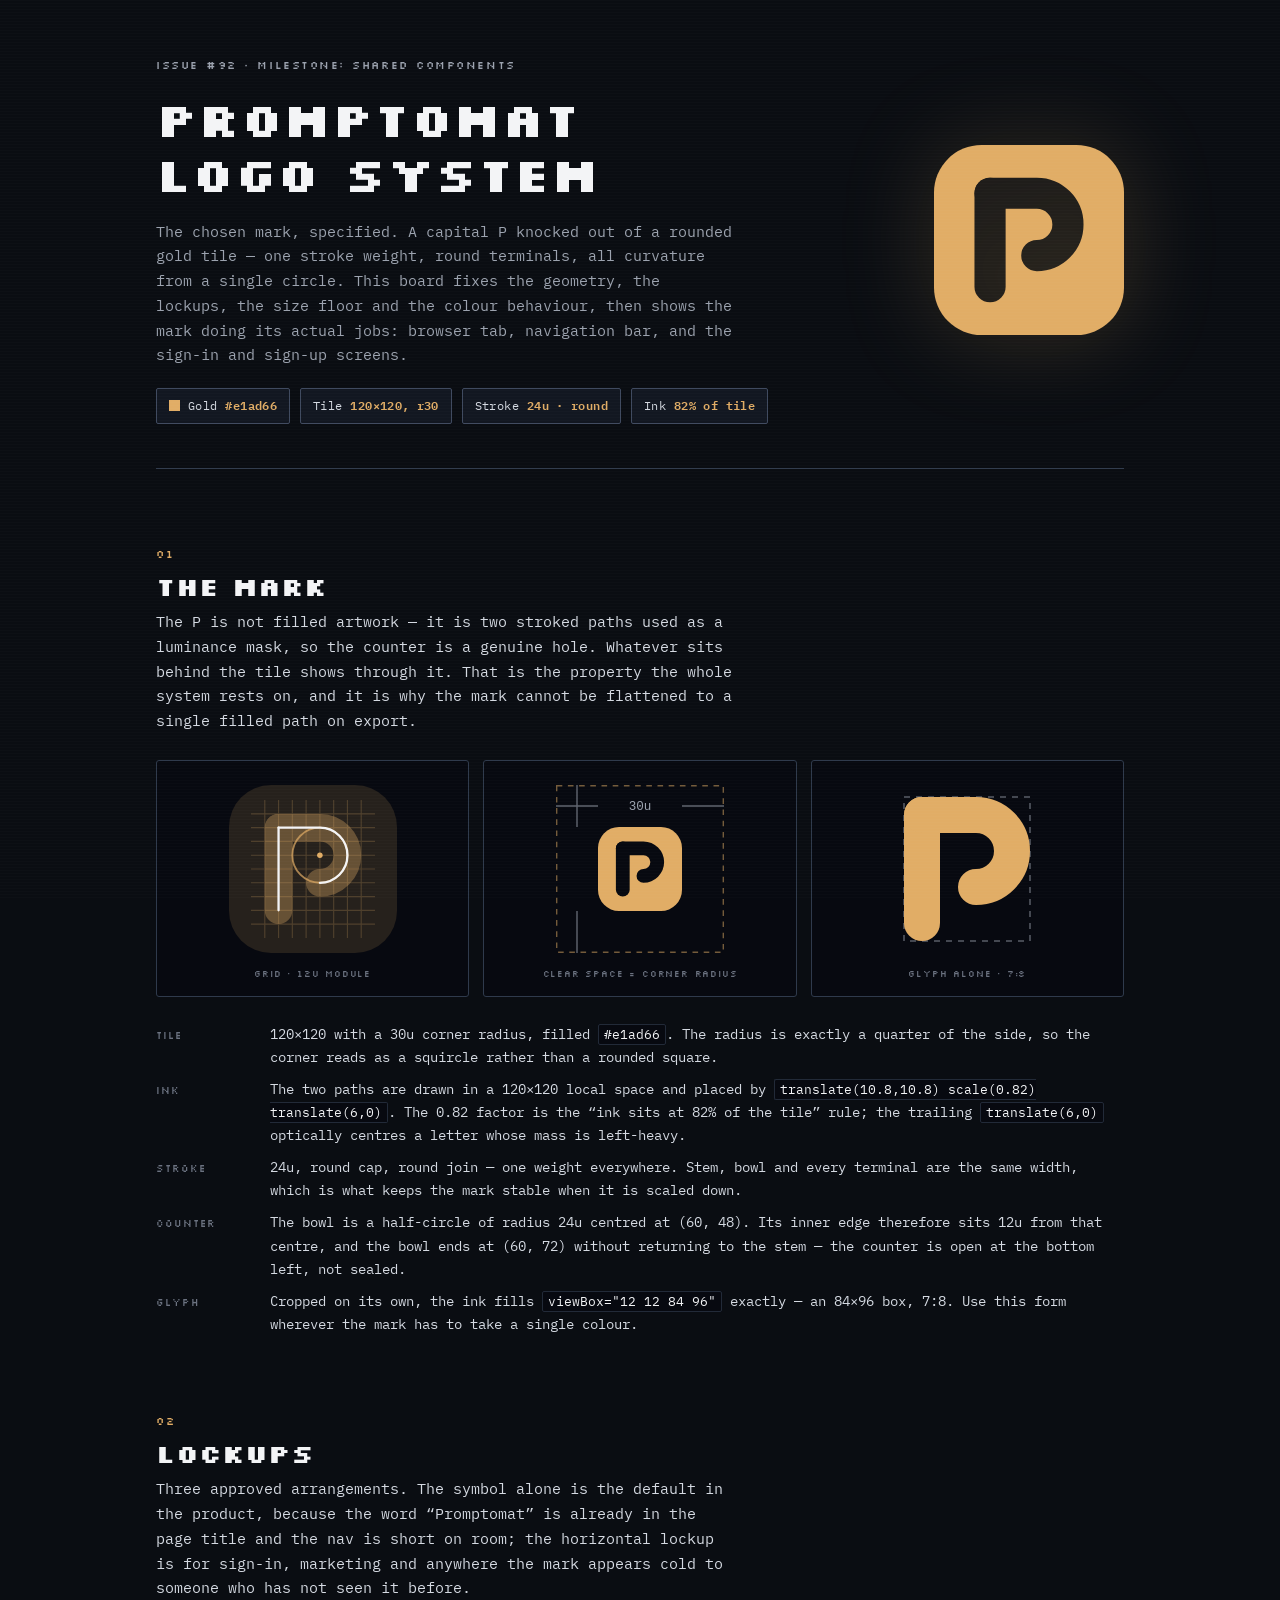
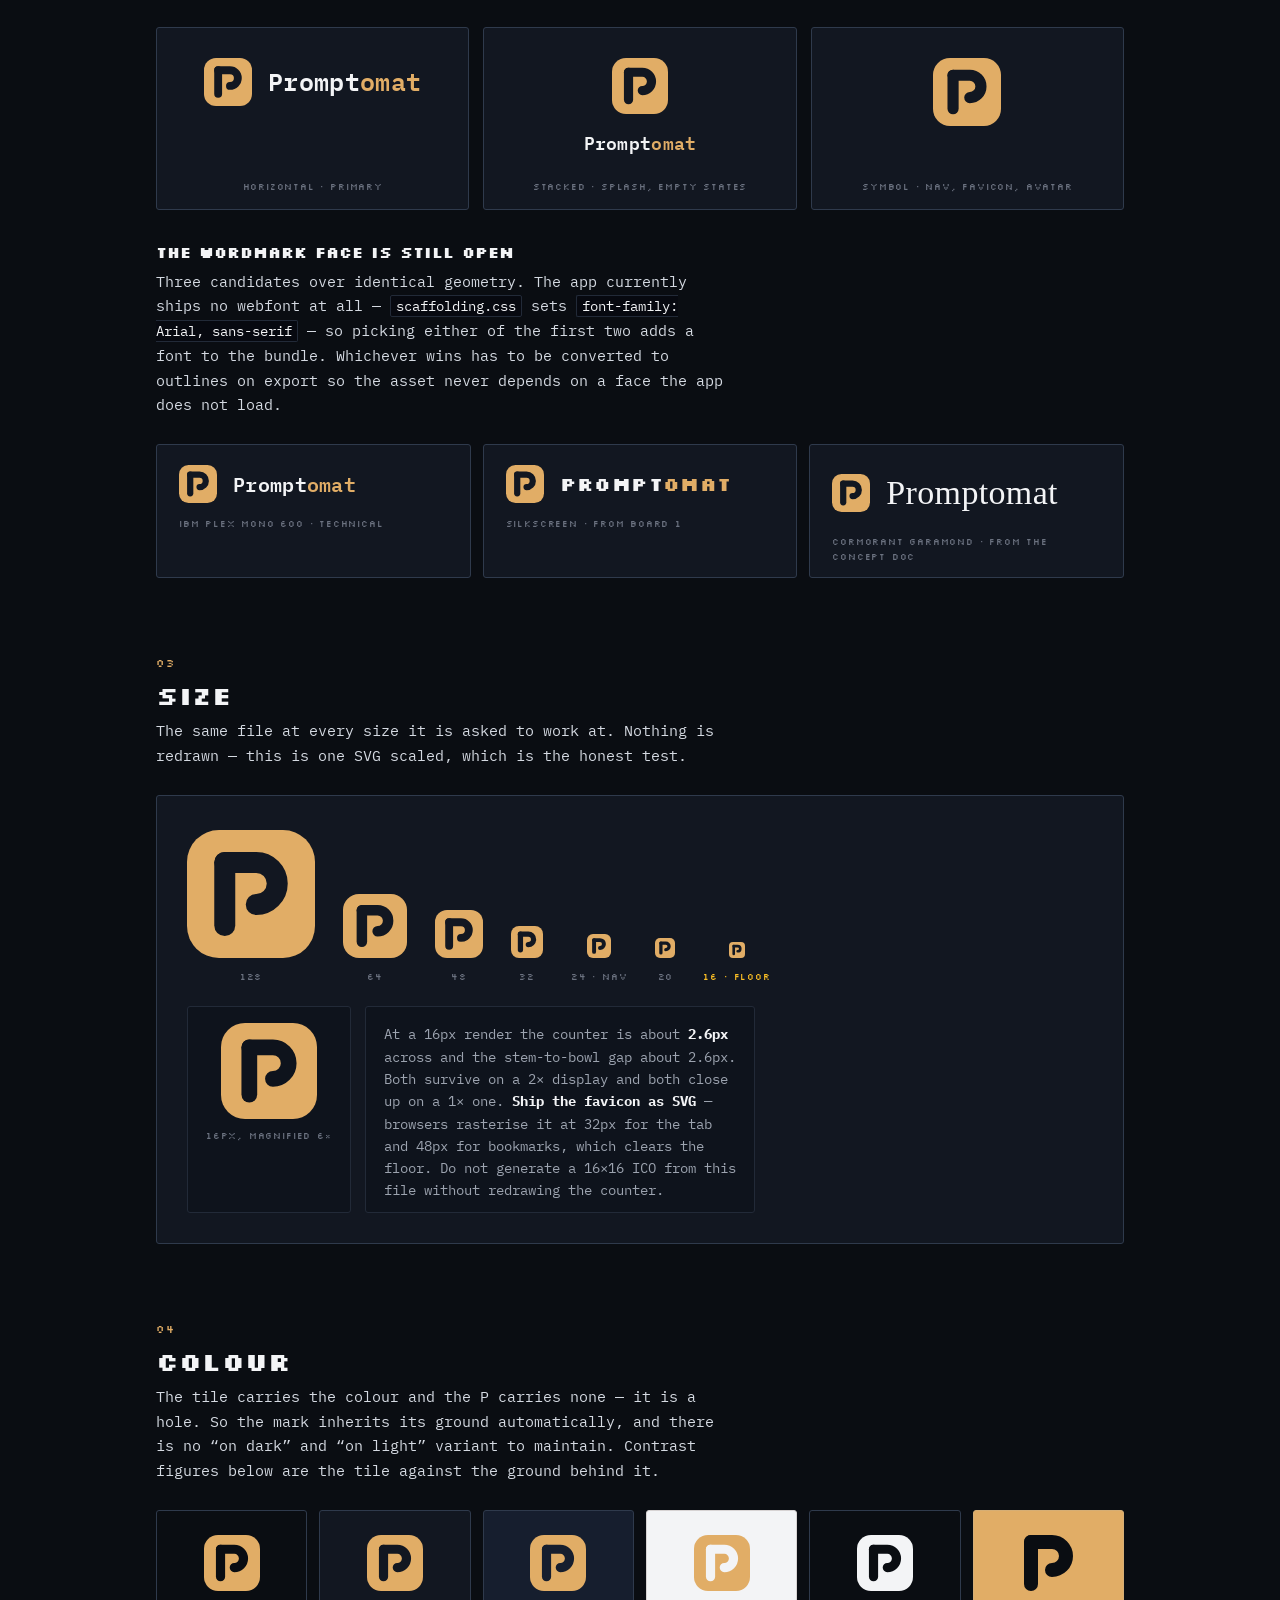
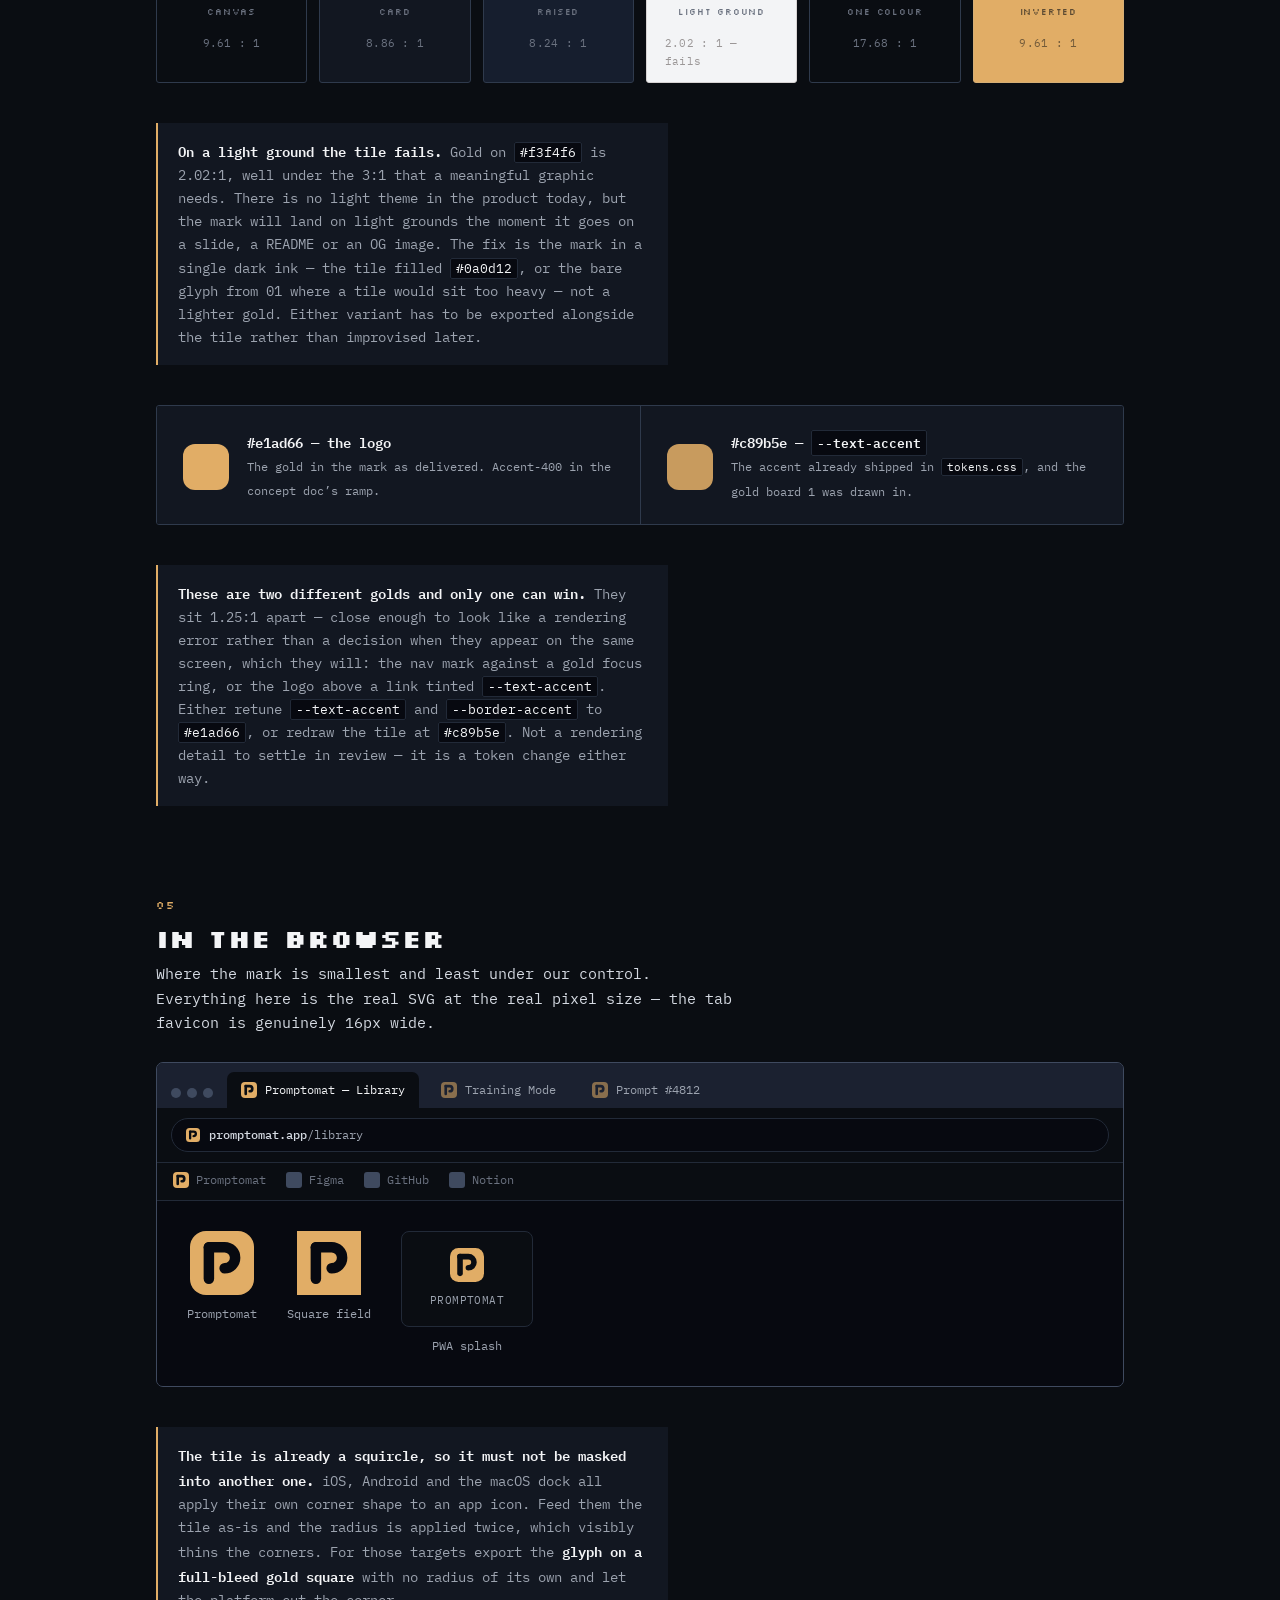
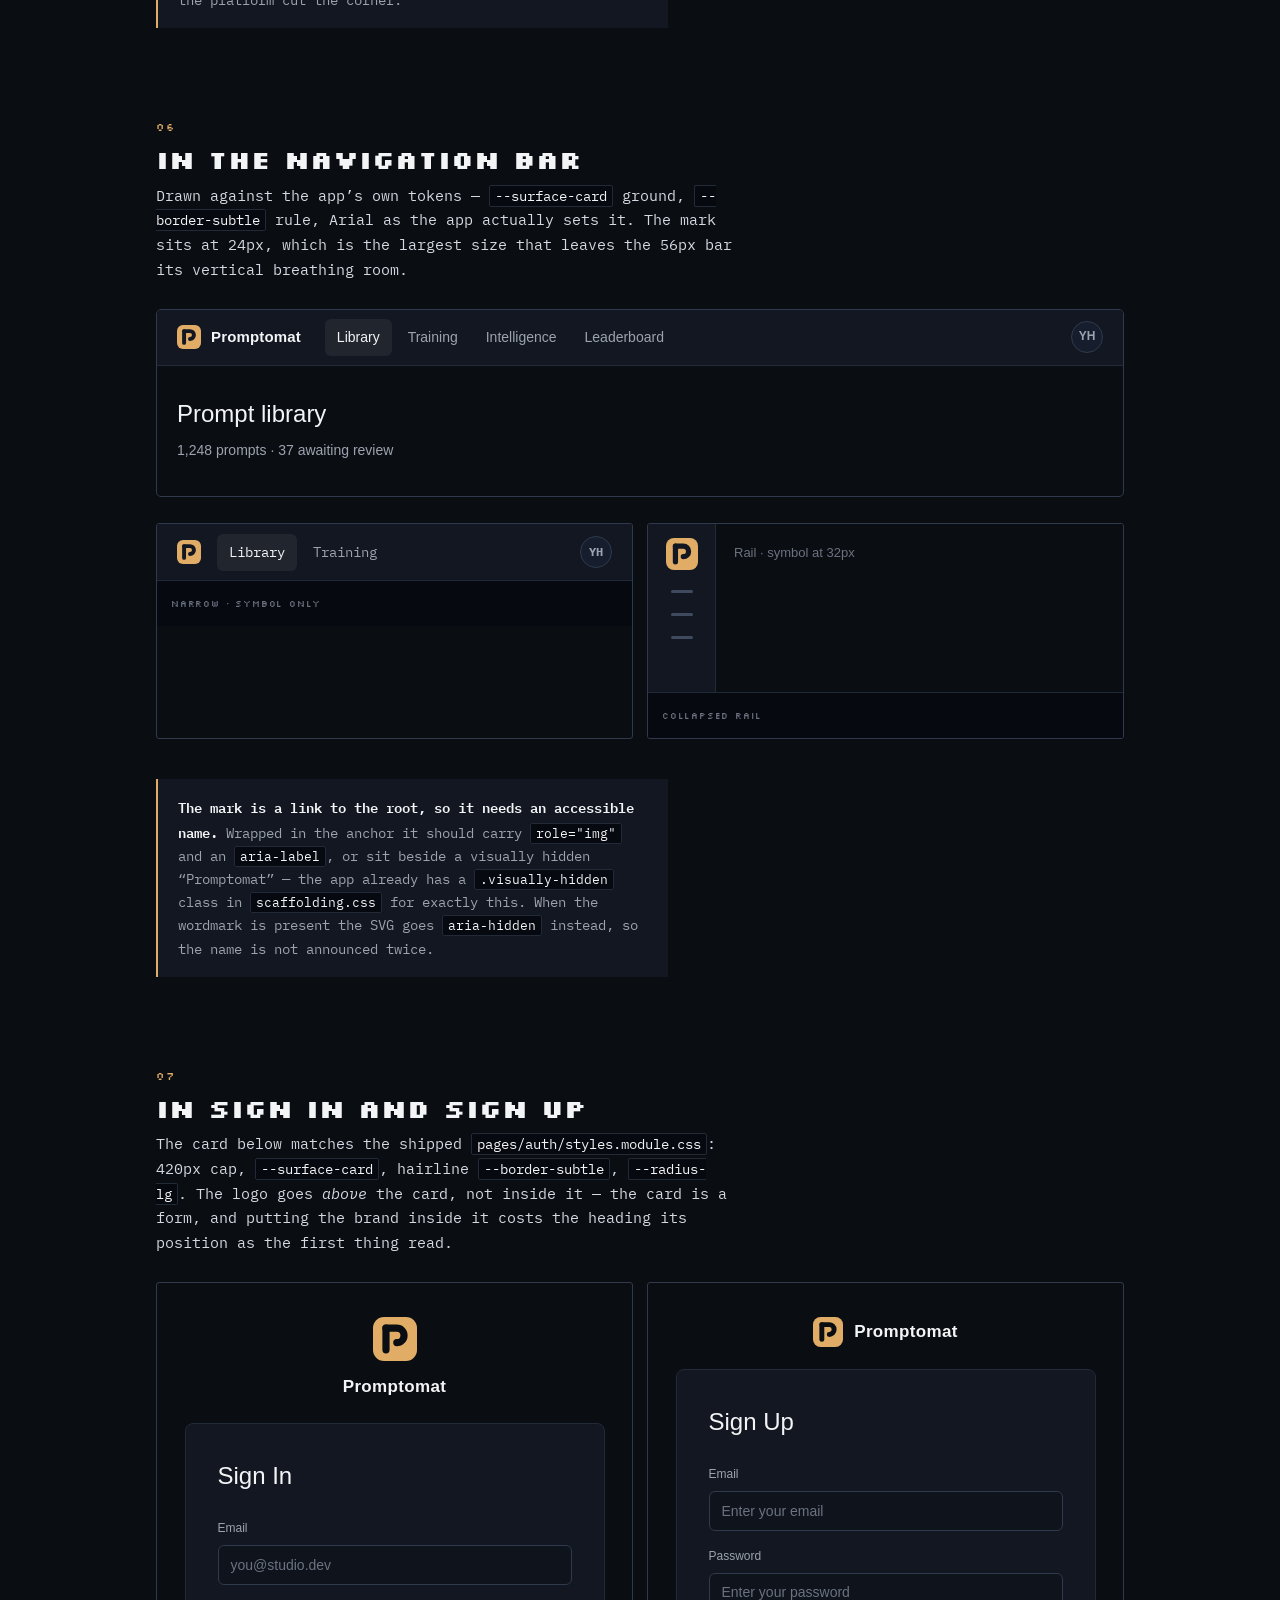
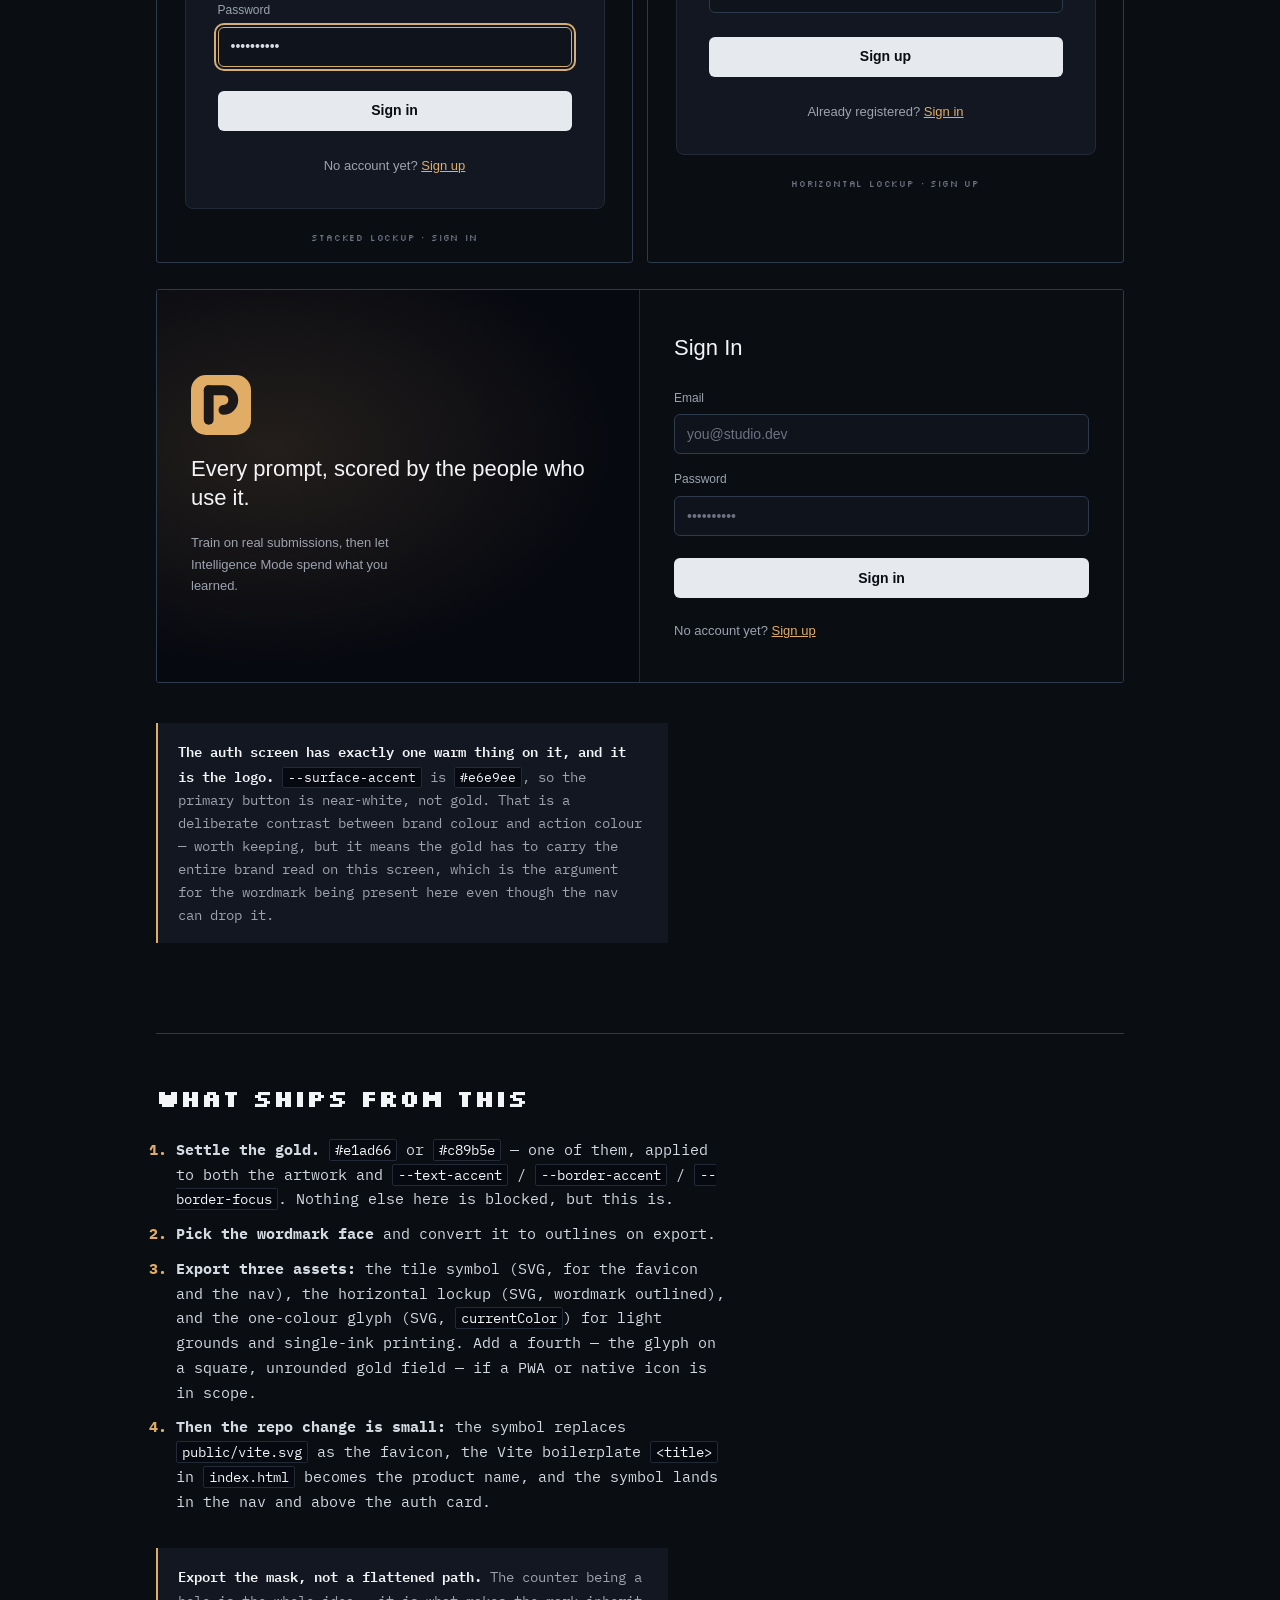
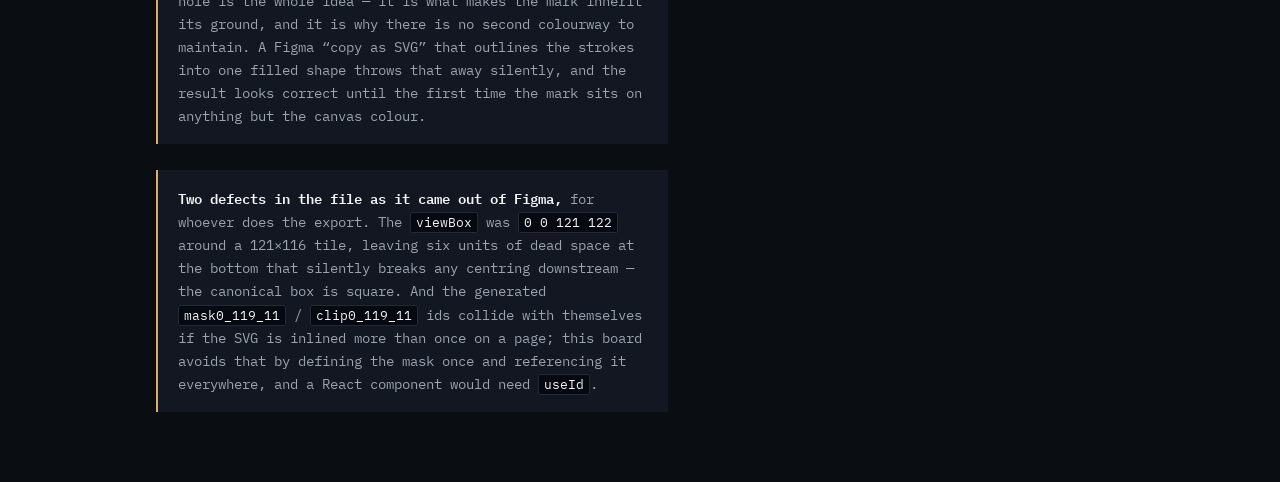
==== index.html @ 7182463f "Show the one-colour mark as a tile knockout The one-colour example was a bare stroked glyph, which r" ====
<!DOCTYPE html>
<html lang="en">
<head>
<meta charset="utf-8">
<meta name="viewport" content="width=device-width, initial-scale=1">
<title>Promptomat Logo System</title>
<link rel="preconnect" href="https://fonts.googleapis.com">
<link rel="preconnect" href="https://fonts.gstatic.com" crossorigin>
<link rel="stylesheet" href="https://fonts.googleapis.com/css2?family=IBM+Plex+Mono:wght@400;500;600;700&family=Silkscreen:wght@400;700&display=swap">
<link rel="stylesheet" href="./css/main.css">
</head>

<body>
<!-- One mask, defined once, referenced by every instance on the page. -->
<svg width="0" height="0" aria-hidden="true" focusable="false" style="position: absolute">
	<defs>
		<mask id="p-knockout" maskUnits="userSpaceOnUse" x="0" y="0" width="120" height="120">
			<rect width="120" height="120" fill="#fff"></rect>
			<g transform="translate(10.8,10.8) scale(0.82) translate(6,0)" fill="none" stroke="#000" stroke-width="24" stroke-linecap="round" stroke-linejoin="round">
				<path d="M24 24 V96"></path>
				<path d="M24 24 H60 A24 24 0 0 1 60 72"></path>
			</g>
		</mask>
	</defs>
</svg>

<div class="shell">

	<header class="masthead">
		<div class="masthead-copy">
			<p class="eyebrow">Issue #92 &middot; Milestone: Shared components</p>
			<h1>Promptomat Logo System</h1>
			<p>The chosen mark, specified. A capital P knocked out of a rounded gold tile &mdash; one stroke weight, round terminals, all curvature from a single circle. This board fixes the geometry, the lockups, the size floor and the colour behaviour, then shows the mark doing its actual jobs: browser tab, navigation bar, and the sign-in and sign-up screens.</p>
			<div class="locked">
				<span class="chip"><span class="swatch"></span> Gold <b>#e1ad66</b></span>
				<span class="chip">Tile <b>120&times;120, r30</b></span>
				<span class="chip">Stroke <b>24u &middot; round</b></span>
				<span class="chip">Ink <b>82% of tile</b></span>
			</div>
		</div>
		<svg class="mark hero-mark" viewBox="0 0 120 120" role="img" aria-label="Promptomat: a capital P knocked out of a rounded gold tile">
			<rect width="120" height="120" rx="30" fill="var(--tile)" mask="url(#p-knockout)"></rect>
		</svg>
	</header>

	<!-- ═══════════════════ 01 CONSTRUCTION ═══════════════════ -->
	<section class="section">
		<div class="section-head">
			<p class="eyebrow">01</p>
			<h2>The mark</h2>
			<p>The P is not filled artwork &mdash; it is two stroked paths used as a luminance mask, so the counter is a genuine hole. Whatever sits behind the tile shows through it. That is the property the whole system rests on, and it is why the mark cannot be flattened to a single filled path on export.</p>
		</div>

		<div class="construction">
			<div class="plate">
				<svg viewBox="0 0 120 120" role="img" aria-label="Construction: the tile, the 12-unit module grid, the bowl circle and the two stroke centrelines">
					<rect width="120" height="120" rx="30" fill="var(--tile)" opacity="0.14"></rect>
					<g transform="translate(10.8,10.8) scale(0.82) translate(6,0)">
						<g stroke="#e1ad66" stroke-width="1" opacity="0.22">
							<path d="M12 0 V120 M24 0 V120 M36 0 V120 M48 0 V120 M60 0 V120 M72 0 V120 M84 0 V120 M96 0 V120"></path>
							<path d="M0 12 H108 M0 24 H108 M0 36 H108 M0 48 H108 M0 60 H108 M0 72 H108 M0 84 H108 M0 96 H108 M0 108 H108"></path>
						</g>
						<circle cx="60" cy="48" r="24" fill="none" stroke="#e1ad66" stroke-width="1.6" opacity="0.7"></circle>
						<circle cx="60" cy="48" r="2.4" fill="#e1ad66"></circle>
						<g fill="none" stroke="#e1ad66" stroke-width="24" stroke-linecap="round" stroke-linejoin="round" opacity="0.34">
							<path d="M24 24 V96"></path>
							<path d="M24 24 H60 A24 24 0 0 1 60 72"></path>
						</g>
						<g fill="none" stroke="#f3f4f6" stroke-width="2" stroke-linecap="round" stroke-linejoin="round">
							<path d="M24 24 V96"></path>
							<path d="M24 24 H60 A24 24 0 0 1 60 72"></path>
						</g>
					</g>
				</svg>
				<span class="label">Grid &middot; 12u module</span>
			</div>

			<div class="plate">
				<svg viewBox="0 0 120 120" role="img" aria-label="Clear space: a 30 unit margin around the tile on all four sides">
					<rect x="0.5" y="0.5" width="119" height="119" fill="none" stroke="#e1ad66" stroke-width="1" stroke-dasharray="4 4" opacity="0.5"></rect>
					<g transform="translate(30,30) scale(0.5)">
						<rect width="120" height="120" rx="30" fill="var(--tile)" mask="url(#p-knockout)"></rect>
					</g>
					<g stroke="#9ca3af" stroke-width="1" opacity="0.6">
						<path d="M0 15 H30 M90 15 H120 M15 0 V30 M15 90 V120"></path>
					</g>
					<text x="60" y="18" fill="#9ca3af" font-family="monospace" font-size="9" text-anchor="middle">30u</text>
				</svg>
				<span class="label">Clear space = corner radius</span>
			</div>

			<div class="plate">
				<svg viewBox="4 4 100 112" fill="none" role="img" aria-label="The bare P glyph without its tile, in a box its ink fills exactly" style="width: auto; max-width: none; height: 168px; color: var(--brand-gold)">
					<rect x="12" y="12" width="84" height="96" fill="none" stroke="#9ca3af" stroke-width="1" stroke-dasharray="4 4" opacity="0.55"></rect>
					<path d="M24 24 V96" stroke="currentColor" stroke-width="24" stroke-linecap="round"></path>
					<path d="M24 24 H60 A24 24 0 0 1 60 72" stroke="currentColor" stroke-width="24" stroke-linecap="round" stroke-linejoin="round"></path>
				</svg>
				<span class="label">Glyph alone &middot; 7:8</span>
			</div>
		</div>

		<dl class="spec">
			<dt>Tile</dt>
			<dd>120&times;120 with a 30u corner radius, filled <code>#e1ad66</code>. The radius is exactly a quarter of the side, so the corner reads as a squircle rather than a rounded square.</dd>
			<dt>Ink</dt>
			<dd>The two paths are drawn in a 120&times;120 local space and placed by <code>translate(10.8,10.8) scale(0.82) translate(6,0)</code>. The 0.82 factor is the &ldquo;ink sits at 82% of the tile&rdquo; rule; the trailing <code>translate(6,0)</code> optically centres a letter whose mass is left-heavy.</dd>
			<dt>Stroke</dt>
			<dd>24u, round cap, round join &mdash; one weight everywhere. Stem, bowl and every terminal are the same width, which is what keeps the mark stable when it is scaled down.</dd>
			<dt>Counter</dt>
			<dd>The bowl is a half-circle of radius 24u centred at (60,&nbsp;48). Its inner edge therefore sits 12u from that centre, and the bowl ends at (60,&nbsp;72) without returning to the stem &mdash; the counter is open at the bottom left, not sealed.</dd>
			<dt>Glyph</dt>
			<dd>Cropped on its own, the ink fills <code>viewBox="12 12 84 96"</code> exactly &mdash; an 84&times;96 box, 7:8. Use this form wherever the mark has to take a single colour.</dd>
		</dl>
	</section>

	<!-- ═══════════════════ 02 LOCKUPS ═══════════════════ -->
	<section class="section">
		<div class="section-head">
			<p class="eyebrow">02</p>
			<h2>Lockups</h2>
			<p>Three approved arrangements. The symbol alone is the default in the product, because the word &ldquo;Promptomat&rdquo; is already in the page title and the nav is short on room; the horizontal lockup is for sign-in, marketing and anywhere the mark appears cold to someone who has not seen it before.</p>
		</div>

		<div class="lockup-grid">
			<div class="lockup-cell">
				<div class="lockup-h">
					<svg class="mark" viewBox="0 0 120 120" aria-hidden="true"><rect width="120" height="120" rx="30" fill="var(--tile)" mask="url(#p-knockout)"></rect></svg>
					<span class="wordmark">Prompt<span>omat</span></span>
				</div>
				<span class="label">Horizontal &middot; primary</span>
			</div>

			<div class="lockup-cell">
				<div class="lockup-v">
					<svg class="mark" viewBox="0 0 120 120" aria-hidden="true"><rect width="120" height="120" rx="30" fill="var(--tile)" mask="url(#p-knockout)"></rect></svg>
					<span class="wordmark wordmark-sm">Prompt<span>omat</span></span>
				</div>
				<span class="label">Stacked &middot; splash, empty states</span>
			</div>

			<div class="lockup-cell">
				<svg class="mark" viewBox="0 0 120 120" aria-hidden="true" style="width: 68px"><rect width="120" height="120" rx="30" fill="var(--tile)" mask="url(#p-knockout)"></rect></svg>
				<span class="label">Symbol &middot; nav, favicon, avatar</span>
			</div>
		</div>

		<div class="section-head" style="margin-top: 8px">
			<h2 style="font-size: 15px">The wordmark face is still open</h2>
			<p>Three candidates over identical geometry. The app currently ships no webfont at all &mdash; <code>scaffolding.css</code> sets <code>font-family: Arial, sans-serif</code> &mdash; so picking either of the first two adds a font to the bundle. Whichever wins has to be converted to outlines on export so the asset never depends on a face the app does not load.</p>
		</div>

		<div class="alt-faces">
			<div class="alt-face">
				<div class="lockup-h">
					<svg class="mark" viewBox="0 0 120 120" aria-hidden="true"><rect width="120" height="120" rx="30" fill="var(--tile)" mask="url(#p-knockout)"></rect></svg>
					<span class="wordmark" style="font-size: 20px">Prompt<span>omat</span></span>
				</div>
				<span class="label">IBM Plex Mono 600 &middot; technical</span>
			</div>
			<div class="alt-face">
				<div class="lockup-h">
					<svg class="mark" viewBox="0 0 120 120" aria-hidden="true"><rect width="120" height="120" rx="30" fill="var(--tile)" mask="url(#p-knockout)"></rect></svg>
					<span class="wordmark face-silkscreen">PROMPT<span>OMAT</span></span>
				</div>
				<span class="label">Silkscreen &middot; from board 1</span>
			</div>
			<div class="alt-face">
				<div class="lockup-h">
					<svg class="mark" viewBox="0 0 120 120" aria-hidden="true"><rect width="120" height="120" rx="30" fill="var(--tile)" mask="url(#p-knockout)"></rect></svg>
					<span class="wordmark face-serif">Promptomat</span>
				</div>
				<span class="label">Cormorant Garamond &middot; from the concept doc</span>
			</div>
		</div>
	</section>

	<!-- ═══════════════════ 03 SIZE ═══════════════════ -->
	<section class="section">
		<div class="section-head">
			<p class="eyebrow">03</p>
			<h2>Size</h2>
			<p>The same file at every size it is asked to work at. Nothing is redrawn &mdash; this is one SVG scaled, which is the honest test.</p>
		</div>

		<div class="panel">
			<div class="size-strip">
				<div class="size-cell">
					<svg class="mark s128" viewBox="0 0 120 120" aria-hidden="true"><rect width="120" height="120" rx="30" fill="var(--tile)" mask="url(#p-knockout)"></rect></svg>
					<span class="label">128</span>
				</div>
				<div class="size-cell">
					<svg class="mark s64" viewBox="0 0 120 120" aria-hidden="true"><rect width="120" height="120" rx="30" fill="var(--tile)" mask="url(#p-knockout)"></rect></svg>
					<span class="label">64</span>
				</div>
				<div class="size-cell">
					<svg class="mark s48" viewBox="0 0 120 120" aria-hidden="true"><rect width="120" height="120" rx="30" fill="var(--tile)" mask="url(#p-knockout)"></rect></svg>
					<span class="label">48</span>
				</div>
				<div class="size-cell">
					<svg class="mark s32" viewBox="0 0 120 120" aria-hidden="true"><rect width="120" height="120" rx="30" fill="var(--tile)" mask="url(#p-knockout)"></rect></svg>
					<span class="label">32</span>
				</div>
				<div class="size-cell">
					<svg class="mark s24" viewBox="0 0 120 120" aria-hidden="true"><rect width="120" height="120" rx="30" fill="var(--tile)" mask="url(#p-knockout)"></rect></svg>
					<span class="label">24 &middot; nav</span>
				</div>
				<div class="size-cell">
					<svg class="mark s20" viewBox="0 0 120 120" aria-hidden="true"><rect width="120" height="120" rx="30" fill="var(--tile)" mask="url(#p-knockout)"></rect></svg>
					<span class="label">20</span>
				</div>
				<div class="size-cell marginal">
					<svg class="mark s16" viewBox="0 0 120 120" aria-hidden="true"><rect width="120" height="120" rx="30" fill="var(--tile)" mask="url(#p-knockout)"></rect></svg>
					<span class="label">16 &middot; floor</span>
				</div>
			</div>

			<div class="zoom-row">
				<div class="zoom">
					<svg class="mark z16" viewBox="0 0 120 120" aria-hidden="true"><rect width="120" height="120" rx="30" fill="var(--tile)" mask="url(#p-knockout)"></rect></svg>
					<span class="label">16px, magnified 6&times;</span>
				</div>
				<div class="zoom" style="justify-content: center">
					<p style="margin: 0; max-width: 44ch; font-size: 13.5px; color: var(--ink-muted)">At a 16px render the counter is about <b style="color: var(--ink-strong)">2.6px</b> across and the stem-to-bowl gap about 2.6px. Both survive on a 2&times; display and both close up on a 1&times; one. <b style="color: var(--ink-strong)">Ship the favicon as SVG</b> &mdash; browsers rasterise it at 32px for the tab and 48px for bookmarks, which clears the floor. Do not generate a 16&times;16 ICO from this file without redrawing the counter.</p>
				</div>
			</div>
		</div>
	</section>

	<!-- ═══════════════════ 04 COLOUR ═══════════════════ -->
	<section class="section">
		<div class="section-head">
			<p class="eyebrow">04</p>
			<h2>Colour</h2>
			<p>The tile carries the colour and the P carries none &mdash; it is a hole. So the mark inherits its ground automatically, and there is no &ldquo;on dark&rdquo; and &ldquo;on light&rdquo; variant to maintain. Contrast figures below are the tile against the ground behind it.</p>
		</div>

		<div class="colour-grid">
			<div class="colour-cell on-canvas">
				<svg class="mark" viewBox="0 0 120 120" aria-hidden="true"><rect width="120" height="120" rx="30" fill="var(--tile)" mask="url(#p-knockout)"></rect></svg>
				<span class="label">Canvas</span>
				<span class="ratio">9.61 : 1</span>
			</div>
			<div class="colour-cell on-card">
				<svg class="mark" viewBox="0 0 120 120" aria-hidden="true"><rect width="120" height="120" rx="30" fill="var(--tile)" mask="url(#p-knockout)"></rect></svg>
				<span class="label">Card</span>
				<span class="ratio">8.86 : 1</span>
			</div>
			<div class="colour-cell on-raised">
				<svg class="mark" viewBox="0 0 120 120" aria-hidden="true"><rect width="120" height="120" rx="30" fill="var(--tile)" mask="url(#p-knockout)"></rect></svg>
				<span class="label">Raised</span>
				<span class="ratio">8.24 : 1</span>
			</div>
			<div class="colour-cell on-light">
				<svg class="mark" viewBox="0 0 120 120" aria-hidden="true"><rect width="120" height="120" rx="30" fill="var(--tile)" mask="url(#p-knockout)"></rect></svg>
				<span class="label">Light ground</span>
				<span class="ratio">2.02 : 1 &mdash; fails</span>
			</div>
			<div class="colour-cell on-canvas">
				<svg class="mark" viewBox="0 0 120 120" aria-hidden="true" style="--tile: var(--ink-strong)"><rect width="120" height="120" rx="30" fill="var(--tile)" mask="url(#p-knockout)"></rect></svg>
				<span class="label">One colour</span>
				<span class="ratio">17.68 : 1</span>
			</div>
			<div class="colour-cell on-gold">
				<div class="glyph-box mono-dark">
					<svg class="glyph" viewBox="12 12 84 96" fill="none" aria-hidden="true"><path d="M24 24 V96" stroke="currentColor" stroke-width="24" stroke-linecap="round"></path><path d="M24 24 H60 A24 24 0 0 1 60 72" stroke="currentColor" stroke-width="24" stroke-linecap="round" stroke-linejoin="round"></path></svg>
				</div>
				<span class="label">Inverted</span>
				<span class="ratio">9.61 : 1</span>
			</div>
		</div>

		<p class="note"><b>On a light ground the tile fails.</b> Gold on <code>#f3f4f6</code> is 2.02:1, well under the 3:1 that a meaningful graphic needs. There is no light theme in the product today, but the mark will land on light grounds the moment it goes on a slide, a README or an OG image. The fix is the mark in a single dark ink &mdash; the tile filled <code>#0a0d12</code>, or the bare glyph from 01 where a tile would sit too heavy &mdash; not a lighter gold. Either variant has to be exported alongside the tile rather than improvised later.</p>

		<div class="gold-clash">
			<div class="gold-half">
				<span class="gold-chip gold-chip-brand"></span>
				<div>
					<b>#e1ad66 &mdash; the logo</b>
					<small>The gold in the mark as delivered. Accent-400 in the concept doc&rsquo;s ramp.</small>
				</div>
			</div>
			<div class="gold-half">
				<span class="gold-chip gold-chip-token"></span>
				<div>
					<b>#c89b5e &mdash; <code>--text-accent</code></b>
					<small>The accent already shipped in <code>tokens.css</code>, and the gold board 1 was drawn in.</small>
				</div>
			</div>
		</div>

		<p class="note"><b>These are two different golds and only one can win.</b> They sit 1.25:1 apart &mdash; close enough to look like a rendering error rather than a decision when they appear on the same screen, which they will: the nav mark against a gold focus ring, or the logo above a link tinted <code>--text-accent</code>. Either retune <code>--text-accent</code> and <code>--border-accent</code> to <code>#e1ad66</code>, or redraw the tile at <code>#c89b5e</code>. Not a rendering detail to settle in review &mdash; it is a token change either way.</p>
	</section>

	<!-- ═══════════════════ 05 BROWSER ═══════════════════ -->
	<section class="section">
		<div class="section-head">
			<p class="eyebrow">05</p>
			<h2>In the browser</h2>
			<p>Where the mark is smallest and least under our control. Everything here is the real SVG at the real pixel size &mdash; the tab favicon is genuinely 16px wide.</p>
		</div>

		<div class="browser">
			<div class="browser-bar">
				<div class="traffic"><i></i><i></i><i></i></div>
				<div class="tab tab-active">
					<svg class="mark" viewBox="0 0 120 120" aria-hidden="true"><rect width="120" height="120" rx="30" fill="var(--tile)" mask="url(#p-knockout)"></rect></svg>
					<span class="tab-title">Promptomat &mdash; Library</span>
				</div>
				<div class="tab tab-dim">
					<svg class="mark" viewBox="0 0 120 120" aria-hidden="true"><rect width="120" height="120" rx="30" fill="var(--tile)" mask="url(#p-knockout)"></rect></svg>
					<span class="tab-title">Training Mode</span>
				</div>
				<div class="tab tab-dim">
					<svg class="mark" viewBox="0 0 120 120" aria-hidden="true"><rect width="120" height="120" rx="30" fill="var(--tile)" mask="url(#p-knockout)"></rect></svg>
					<span class="tab-title">Prompt #4812</span>
				</div>
			</div>

			<div class="omnibox">
				<div class="url">
					<svg class="mark" viewBox="0 0 120 120" aria-hidden="true"><rect width="120" height="120" rx="30" fill="var(--tile)" mask="url(#p-knockout)"></rect></svg>
					<span><b>promptomat.app</b>/library</span>
				</div>
			</div>

			<div class="bookmarks">
				<span class="bookmark">
					<svg class="mark" viewBox="0 0 120 120" aria-hidden="true"><rect width="120" height="120" rx="30" fill="var(--tile)" mask="url(#p-knockout)"></rect></svg>
					Promptomat
				</span>
				<span class="bookmark bookmark-generic"><i></i> Figma</span>
				<span class="bookmark bookmark-generic"><i></i> GitHub</span>
				<span class="bookmark bookmark-generic"><i></i> Notion</span>
			</div>

			<div class="desktop-icons">
				<div class="desktop-icon">
					<svg class="mark" viewBox="0 0 120 120" aria-hidden="true"><rect width="120" height="120" rx="30" fill="var(--tile)" mask="url(#p-knockout)"></rect></svg>
					Promptomat
				</div>
				<div class="desktop-icon">
					<svg class="mark" viewBox="0 0 120 120" aria-hidden="true"><rect width="120" height="120" fill="var(--tile)" mask="url(#p-knockout)"></rect></svg>
					Square field
				</div>
				<div class="desktop-icon">
					<div class="pwa-splash">
						<svg class="mark" viewBox="0 0 120 120" aria-hidden="true"><rect width="120" height="120" rx="30" fill="var(--tile)" mask="url(#p-knockout)"></rect></svg>
						<span>PROMPTOMAT</span>
					</div>
					PWA splash
				</div>
			</div>
		</div>

		<p class="note"><b>The tile is already a squircle, so it must not be masked into another one.</b> iOS, Android and the macOS dock all apply their own corner shape to an app icon. Feed them the tile as-is and the radius is applied twice, which visibly thins the corners. For those targets export the <b>glyph on a full-bleed gold square</b> with no radius of its own and let the platform cut the corner.</p>
	</section>

	<!-- ═══════════════════ 06 NAVIGATION ═══════════════════ -->
	<section class="section">
		<div class="section-head">
			<p class="eyebrow">06</p>
			<h2>In the navigation bar</h2>
			<p>Drawn against the app&rsquo;s own tokens &mdash; <code>--surface-card</code> ground, <code>--border-subtle</code> rule, Arial as the app actually sets it. The mark sits at 24px, which is the largest size that leaves the 56px bar its vertical breathing room.</p>
		</div>

		<div class="app-frame">
			<nav class="app-nav">
				<div class="nav-brand">
					<svg class="mark" viewBox="0 0 120 120" aria-hidden="true"><rect width="120" height="120" rx="30" fill="var(--tile)" mask="url(#p-knockout)"></rect></svg>
					<span class="nav-name">Promptomat</span>
				</div>
				<div class="nav-links">
					<span class="nav-link nav-link-active">Library</span>
					<span class="nav-link">Training</span>
					<span class="nav-link">Intelligence</span>
					<span class="nav-link">Leaderboard</span>
				</div>
				<div class="nav-tail">
					<span class="avatar">YH</span>
				</div>
			</nav>
			<div class="app-body">
				<h3>Prompt library</h3>
				<p>1,248 prompts &middot; 37 awaiting review</p>
			</div>
		</div>

		<div class="nav-variants">
			<div class="nav-variant">
				<nav class="app-nav nav-compact" style="gap: 16px">
					<div class="nav-brand">
						<svg class="mark" viewBox="0 0 120 120" aria-hidden="true"><rect width="120" height="120" rx="30" fill="var(--tile)" mask="url(#p-knockout)"></rect></svg>
					</div>
					<div class="nav-links">
						<span class="nav-link nav-link-active">Library</span>
						<span class="nav-link">Training</span>
					</div>
					<div class="nav-tail"><span class="avatar">YH</span></div>
				</nav>
				<footer><span class="label">Narrow &middot; symbol only</span></footer>
			</div>

			<div class="nav-variant">
				<div class="sidebar-demo">
					<div class="sidebar">
						<svg class="mark" viewBox="0 0 120 120" aria-hidden="true"><rect width="120" height="120" rx="30" fill="var(--tile)" mask="url(#p-knockout)"></rect></svg>
						<i></i><i></i><i></i>
					</div>
					<div class="sidebar-body">Rail &middot; symbol at 32px</div>
				</div>
				<footer><span class="label">Collapsed rail</span></footer>
			</div>
		</div>

		<p class="note"><b>The mark is a link to the root, so it needs an accessible name.</b> Wrapped in the anchor it should carry <code>role="img"</code> and an <code>aria-label</code>, or sit beside a visually hidden &ldquo;Promptomat&rdquo; &mdash; the app already has a <code>.visually-hidden</code> class in <code>scaffolding.css</code> for exactly this. When the wordmark is present the SVG goes <code>aria-hidden</code> instead, so the name is not announced twice.</p>
	</section>

	<!-- ═══════════════════ 07 AUTH ═══════════════════ -->
	<section class="section">
		<div class="section-head">
			<p class="eyebrow">07</p>
			<h2>In sign in and sign up</h2>
			<p>The card below matches the shipped <code>pages/auth/styles.module.css</code>: 420px cap, <code>--surface-card</code>, hairline <code>--border-subtle</code>, <code>--radius-lg</code>. The logo goes <em>above</em> the card, not inside it &mdash; the card is a form, and putting the brand inside it costs the heading its position as the first thing read.</p>
		</div>

		<div class="auth-grid">
			<div class="auth-stage">
				<div class="auth-brand">
					<svg class="mark" viewBox="0 0 120 120" aria-hidden="true"><rect width="120" height="120" rx="30" fill="var(--tile)" mask="url(#p-knockout)"></rect></svg>
					<span class="auth-brand-name">Promptomat</span>
				</div>
				<div class="auth-card">
					<h4>Sign In</h4>
					<div class="auth-fields">
						<div class="field">
							<span>Email</span>
							<i>you@studio.dev</i>
						</div>
						<div class="field field-focus">
							<span>Password</span>
							<i>••••••••••</i>
						</div>
					</div>
					<div class="btn-primary">Sign in</div>
					<p class="auth-foot">No account yet? <a href="#7">Sign up</a></p>
				</div>
				<span class="label">Stacked lockup &middot; sign in</span>
			</div>

			<div class="auth-stage">
				<div class="auth-brand-row">
					<svg class="mark" viewBox="0 0 120 120" aria-hidden="true"><rect width="120" height="120" rx="30" fill="var(--tile)" mask="url(#p-knockout)"></rect></svg>
					<span class="auth-brand-name">Promptomat</span>
				</div>
				<div class="auth-card">
					<h4>Sign Up</h4>
					<div class="auth-fields">
						<div class="field">
							<span>Email</span>
							<i>Enter your email</i>
						</div>
						<div class="field">
							<span>Password</span>
							<i>Enter your password</i>
						</div>
					</div>
					<div class="btn-primary">Sign up</div>
					<p class="auth-foot">Already registered? <a href="#7">Sign in</a></p>
				</div>
				<span class="label">Horizontal lockup &middot; sign up</span>
			</div>
		</div>

		<div class="split-stage">
			<div class="split-brand">
				<svg class="mark" viewBox="0 0 120 120" aria-hidden="true"><rect width="120" height="120" rx="30" fill="var(--tile)" mask="url(#p-knockout)"></rect></svg>
				<h5>Every prompt, scored by the people who use it.</h5>
				<p>Train on real submissions, then let Intelligence Mode spend what you learned.</p>
			</div>
			<div class="split-form">
				<h4 style="margin: 0; font-size: 22px; font-weight: 400; color: var(--ink-strong)">Sign In</h4>
				<div class="auth-fields">
					<div class="field"><span>Email</span><i>you@studio.dev</i></div>
					<div class="field"><span>Password</span><i>••••••••••</i></div>
				</div>
				<div class="btn-primary">Sign in</div>
				<p class="auth-foot" style="align-self: flex-start">No account yet? <a href="#7">Sign up</a></p>
			</div>
		</div>

		<p class="note"><b>The auth screen has exactly one warm thing on it, and it is the logo.</b> <code>--surface-accent</code> is <code>#e6e9ee</code>, so the primary button is near-white, not gold. That is a deliberate contrast between brand colour and action colour &mdash; worth keeping, but it means the gold has to carry the entire brand read on this screen, which is the argument for the wordmark being present here even though the nav can drop it.</p>
	</section>

	<!-- ═══════════════════ CLOSING ═══════════════════ -->
	<footer class="closing">
		<h2>What ships from this</h2>
		<ol>
			<li><b>Settle the gold.</b> <code>#e1ad66</code> or <code>#c89b5e</code> &mdash; one of them, applied to both the artwork and <code>--text-accent</code> / <code>--border-accent</code> / <code>--border-focus</code>. Nothing else here is blocked, but this is.</li>
			<li><b>Pick the wordmark face</b> and convert it to outlines on export.</li>
			<li><b>Export three assets:</b> the tile symbol (SVG, for the favicon and the nav), the horizontal lockup (SVG, wordmark outlined), and the one-colour glyph (SVG, <code>currentColor</code>) for light grounds and single-ink printing. Add a fourth &mdash; the glyph on a square, unrounded gold field &mdash; if a PWA or native icon is in scope.</li>
			<li><b>Then the repo change is small:</b> the symbol replaces <code>public/vite.svg</code> as the favicon, the Vite boilerplate <code>&lt;title&gt;</code> in <code>index.html</code> becomes the product name, and the symbol lands in the nav and above the auth card.</li>
		</ol>

		<p class="note"><b>Export the mask, not a flattened path.</b> The counter being a hole is the whole idea &mdash; it is what makes the mark inherit its ground, and it is why there is no second colourway to maintain. A Figma &ldquo;copy as SVG&rdquo; that outlines the strokes into one filled shape throws that away silently, and the result looks correct until the first time the mark sits on anything but the canvas colour.</p>

		<p class="note"><b>Two defects in the file as it came out of Figma,</b> for whoever does the export. The <code>viewBox</code> was <code>0 0 121 122</code> around a 121&times;116 tile, leaving six units of dead space at the bottom that silently breaks any centring downstream &mdash; the canonical box is square. And the generated <code>mask0_119_11</code> / <code>clip0_119_11</code> ids collide with themselves if the SVG is inlined more than once on a page; this board avoids that by defining the mask once and referencing it everywhere, and a React component would need <code>useId</code>.</p>
	</footer>

</div>

</body>
</html>
---- css/main.css ----
:root {
		--canvas: #0a0d12;
		--sunken: #070910;
		--card: #121721;
		--raised: #161e2e;
		--inset: #0e131c;
		--ink-strong: #f3f4f6;
		--ink-body: #d5dae2;
		--ink-muted: #9ca3af;
		--ink-faint: #6b7280;
		--rule-subtle: #222a38;
		--rule: #2f3a4c;
		--rule-strong: #3f4a5f;

		--brand-gold: #e1ad66;
		--token-gold: #c89b5e;
		--focus-gold: #d6ae75;

		--surface-accent: #e6e9ee;
		--on-accent: #0a0d12;

		--tile: var(--brand-gold);

		--font-display: "Silkscreen", "Courier New", monospace;
		--font-mono: "IBM Plex Mono", ui-monospace, "SFMono-Regular", monospace;
		--font-app: Arial, sans-serif;

		--measure: 64ch;
		--gutter: clamp(20px, 5vw, 56px);
	}

	* { box-sizing: border-box; }

	body {
		margin: 0;
		background: var(--canvas);
		color: var(--ink-body);
		font-family: var(--font-mono);
		font-size: 15px;
		line-height: 1.65;
		-webkit-font-smoothing: antialiased;
	}

	body::before {
		content: "";
		position: fixed;
		inset: 0;
		pointer-events: none;
		z-index: 100;
		background: repeating-linear-gradient(
			to bottom,
			rgb(255 255 255 / 1.6%) 0 1px,
			transparent 1px 3px
		);
	}

	.shell {
		max-width: 1080px;
		margin: 0 auto;
		padding: var(--gutter);
		display: flex;
		flex-direction: column;
		gap: clamp(44px, 6vw, 76px);
	}

	.eyebrow {
		font-family: var(--font-display);
		font-size: 11px;
		letter-spacing: 0.14em;
		text-transform: uppercase;
		color: var(--brand-gold);
		margin: 0;
	}

	code {
		font-family: var(--font-mono);
		font-size: 0.92em;
		color: var(--ink-strong);
		background: var(--sunken);
		border: 1px solid var(--rule-subtle);
		border-radius: 2px;
		padding: 1px 5px;
	}

	.mark {
		display: block;
		width: 100%;
		height: auto;
	}

	.glyph {
		display: block;
		height: 100%;
		width: auto;
	}

	/* ─────────────────────────── masthead ─────────────────────────── */

	.masthead {
		display: grid;
		grid-template-columns: minmax(0, 1fr) auto;
		gap: clamp(24px, 5vw, 56px);
		align-items: center;
		border-bottom: 1px solid var(--rule);
		padding-bottom: clamp(28px, 4vw, 44px);
	}

	.masthead-copy {
		display: flex;
		flex-direction: column;
		gap: 18px;
	}

	.masthead h1 {
		font-family: var(--font-display);
		font-size: clamp(28px, 5.4vw, 48px);
		line-height: 1.14;
		letter-spacing: 0.01em;
		color: var(--ink-strong);
		margin: 0;
		text-wrap: balance;
	}

	.masthead p {
		margin: 0;
		max-width: var(--measure);
		color: var(--ink-muted);
	}

	.hero-mark {
		width: clamp(140px, 20vw, 190px);
		filter: drop-shadow(0 0 44px rgb(225 173 102 / 22%));
	}

	.locked {
		display: flex;
		flex-wrap: wrap;
		gap: 10px;
		margin-top: 2px;
	}

	.chip {
		display: inline-flex;
		align-items: center;
		gap: 8px;
		border: 1px solid var(--rule-strong);
		background: var(--card);
		border-radius: 2px;
		padding: 7px 12px;
		font-size: 12px;
		letter-spacing: 0.03em;
		color: var(--ink-body);
	}

	.chip b { color: var(--brand-gold); font-weight: 600; }

	.swatch {
		width: 11px;
		height: 11px;
		background: var(--brand-gold);
		display: inline-block;
	}

	/* ─────────────────────────── sections ─────────────────────────── */

	.section {
		display: flex;
		flex-direction: column;
		gap: 26px;
	}

	.section-head {
		display: flex;
		flex-direction: column;
		gap: 8px;
	}

	.section-head h2 {
		font-family: var(--font-display);
		font-size: clamp(19px, 2.8vw, 26px);
		line-height: 1.2;
		color: var(--ink-strong);
		margin: 0;
	}

	.section-head p {
		margin: 0;
		max-width: var(--measure);
	}

	.label {
		font-family: var(--font-display);
		font-size: 9px;
		letter-spacing: 0.09em;
		text-transform: uppercase;
		color: var(--ink-faint);
	}

	.panel {
		border: 1px solid var(--rule);
		border-radius: 3px;
		background: var(--card);
	}

	/* ────────────────────── 01 construction ───────────────────────── */

	.construction {
		display: grid;
		grid-template-columns: repeat(auto-fit, minmax(210px, 1fr));
		gap: 14px;
	}

	.plate {
		border: 1px solid var(--rule);
		border-radius: 3px;
		background: var(--sunken);
		padding: 24px 24px 14px;
		display: flex;
		flex-direction: column;
		align-items: center;
		gap: 14px;
	}

	.plate svg { width: 100%; max-width: 168px; }

	.spec {
		margin: 0;
		display: grid;
		grid-template-columns: 96px minmax(0, 1fr);
		gap: 9px 18px;
		font-size: 14px;
	}

	.spec dt {
		font-family: var(--font-display);
		font-size: 10px;
		letter-spacing: 0.1em;
		text-transform: uppercase;
		color: var(--ink-faint);
		padding-top: 5px;
	}

	.spec dd { margin: 0; color: var(--ink-body); }

	/* ───────────────────────── 02 lockups ─────────────────────────── */

	.lockup-grid {
		display: grid;
		grid-template-columns: repeat(auto-fit, minmax(260px, 1fr));
		gap: 14px;
	}

	.lockup-cell {
		border: 1px solid var(--rule);
		border-radius: 3px;
		background: var(--card);
		padding: 30px 28px 14px;
		display: flex;
		flex-direction: column;
		align-items: center;
		gap: 22px;
	}

	.lockup-cell > .label { margin-top: auto; }

	.lockup-h {
		display: flex;
		align-items: center;
		gap: 16px;
	}

	.lockup-h .mark { width: 48px; flex: none; }

	.lockup-v {
		display: flex;
		flex-direction: column;
		align-items: center;
		gap: 14px;
	}

	.lockup-v .mark { width: 56px; }

	.wordmark {
		font-family: var(--font-mono);
		font-weight: 600;
		font-size: 25px;
		letter-spacing: 0.015em;
		color: var(--ink-strong);
		white-space: nowrap;
	}

	.wordmark span { color: var(--brand-gold); }

	.wordmark-sm { font-size: 18px; }

	.alt-faces {
		display: flex;
		flex-wrap: wrap;
		gap: 12px;
	}

	.alt-face {
		flex: 1 1 240px;
		border: 1px solid var(--rule);
		border-radius: 3px;
		background: var(--card);
		padding: 20px 22px 12px;
		display: flex;
		flex-direction: column;
		gap: 14px;
	}

	.alt-face .lockup-h .mark { width: 38px; }

	.face-silkscreen { font-family: var(--font-display); font-size: 19px; letter-spacing: 0.02em; }
	.face-serif { font-family: "Cormorant Garamond", Georgia, serif; font-size: 34px; font-weight: 500; letter-spacing: 0.01em; }

	/* ─────────────────────────── 03 size ──────────────────────────── */

	.size-strip {
		display: flex;
		flex-wrap: wrap;
		align-items: flex-end;
		gap: 28px;
		padding: 34px 30px 22px;
	}

	.size-cell {
		display: flex;
		flex-direction: column;
		align-items: center;
		gap: 12px;
	}

	.size-cell .mark { flex: none; }

	.s128 { width: 128px; }
	.s64 { width: 64px; }
	.s48 { width: 48px; }
	.s32 { width: 32px; }
	.s24 { width: 24px; }
	.s20 { width: 20px; }
	.s16 { width: 16px; }

	.size-cell.marginal .label { color: var(--fg-warning, #fbbf24); }

	.zoom-row {
		display: flex;
		flex-wrap: wrap;
		gap: 14px;
		padding: 0 30px 30px;
	}

	.zoom {
		border: 1px solid var(--rule-subtle);
		border-radius: 3px;
		background: var(--inset);
		padding: 16px 18px 10px;
		display: flex;
		flex-direction: column;
		align-items: center;
		gap: 10px;
	}

	.zoom .mark { image-rendering: pixelated; }

	.z16 { width: 96px; }

	/* ────────────────────────── 04 colour ─────────────────────────── */

	.colour-grid {
		display: grid;
		grid-template-columns: repeat(auto-fit, minmax(148px, 1fr));
		gap: 12px;
	}

	.colour-cell {
		border: 1px solid var(--rule);
		border-radius: 3px;
		padding: 24px 18px 12px;
		display: flex;
		flex-direction: column;
		align-items: center;
		gap: 14px;
	}

	.colour-cell .mark,
	.colour-cell .glyph-box { width: 56px; }

	.glyph-box { height: 56px; display: flex; align-items: center; justify-content: center; }

	.on-canvas { background: var(--canvas); }
	.on-sunken { background: var(--sunken); }
	.on-card { background: var(--card); }
	.on-raised { background: var(--raised); }

	.on-light { background: #f3f4f6; border-color: #d7d3d3; }
	.on-light .label { color: #6b7280; }

	.on-gold { background: var(--brand-gold); border-color: var(--focus-gold); }
	.on-gold .label { color: rgb(10 13 18 / 62%); }

	.mono-strong { color: var(--ink-strong); }
	.mono-gold { color: var(--brand-gold); }
	.mono-faint { color: var(--ink-faint); }
	.mono-dark { color: var(--canvas); }

	.ratio {
		font-size: 11px;
		letter-spacing: 0.02em;
		color: var(--ink-faint);
	}

	.on-light .ratio { color: #9b9797; }
	.on-gold .ratio { color: rgb(10 13 18 / 52%); }

	.gold-clash {
		display: flex;
		flex-wrap: wrap;
		gap: 0;
		border: 1px solid var(--rule);
		border-radius: 3px;
		overflow: hidden;
	}

	.gold-half {
		flex: 1 1 240px;
		padding: 24px 26px 20px;
		display: flex;
		align-items: center;
		gap: 18px;
		background: var(--card);
	}

	.gold-half + .gold-half { border-left: 1px solid var(--rule); }

	.gold-chip {
		width: 46px;
		height: 46px;
		border-radius: 12px;
		flex: none;
	}

	.gold-chip-brand { background: var(--brand-gold); }
	.gold-chip-token { background: var(--token-gold); }

	.gold-half b { color: var(--ink-strong); font-weight: 600; display: block; font-size: 14px; }
	.gold-half small { font-size: 12px; color: var(--ink-muted); }

	/* ───────────────────────── 05 browser ─────────────────────────── */

	.browser {
		border: 1px solid var(--rule-strong);
		border-radius: 7px;
		overflow: hidden;
		background: var(--card);
	}

	.browser-bar {
		background: #1b2130;
		padding: 9px 12px 0;
		display: flex;
		align-items: flex-end;
		gap: 8px;
	}

	.traffic {
		display: flex;
		gap: 6px;
		padding: 0 6px 10px 2px;
	}

	.traffic i {
		width: 10px;
		height: 10px;
		border-radius: 50%;
		background: var(--rule-strong);
		display: block;
	}

	.tab {
		display: flex;
		align-items: center;
		gap: 8px;
		padding: 8px 14px;
		border-radius: 7px 7px 0 0;
		font-size: 12px;
		color: var(--ink-muted);
		max-width: 220px;
		min-width: 0;
	}

	.tab-active {
		background: var(--canvas);
		color: var(--ink-strong);
	}

	.tab .mark { width: 16px; flex: none; }

	.tab-title {
		overflow: hidden;
		text-overflow: ellipsis;
		white-space: nowrap;
	}

	.tab-dim .mark { opacity: 0.55; }

	.omnibox {
		background: var(--canvas);
		padding: 10px 14px;
		display: flex;
		align-items: center;
		gap: 12px;
		border-bottom: 1px solid var(--rule-subtle);
	}

	.url {
		flex: 1;
		background: var(--sunken);
		border: 1px solid var(--rule-subtle);
		border-radius: 999px;
		padding: 6px 14px;
		font-size: 12px;
		color: var(--ink-muted);
		display: flex;
		align-items: center;
		gap: 9px;
		min-width: 0;
	}

	.url .mark { width: 14px; flex: none; }
	.url b { color: var(--ink-body); font-weight: 500; }

	.bookmarks {
		background: var(--canvas);
		padding: 8px 16px 10px;
		display: flex;
		gap: 20px;
		font-size: 11.5px;
		color: var(--ink-faint);
	}

	.bookmark {
		display: flex;
		align-items: center;
		gap: 7px;
	}

	.bookmark .mark { width: 16px; flex: none; }
	.bookmark-generic i {
		width: 16px;
		height: 16px;
		border-radius: 3px;
		background: var(--rule-strong);
		display: block;
		flex: none;
	}

	.desktop-icons {
		display: flex;
		flex-wrap: wrap;
		gap: 30px;
		padding: 30px;
		background: var(--sunken);
		border-top: 1px solid var(--rule-subtle);
	}

	.desktop-icon {
		display: flex;
		flex-direction: column;
		align-items: center;
		gap: 10px;
		font-size: 11.5px;
		color: var(--ink-muted);
	}

	.desktop-icon .mark { width: 64px; }
	.icon-rounded .mark { border-radius: 14px; }

	.pwa-splash {
		width: 132px;
		height: 96px;
		border-radius: 8px;
		border: 1px solid var(--rule-subtle);
		background: var(--canvas);
		display: flex;
		flex-direction: column;
		align-items: center;
		justify-content: center;
		gap: 10px;
	}

	.pwa-splash .mark { width: 34px; }
	.pwa-splash span { font-size: 10.5px; letter-spacing: 0.04em; color: var(--ink-muted); }

	/* ──────────────────────── 06 navigation ───────────────────────── */

	.app-frame {
		border: 1px solid var(--rule);
		border-radius: 5px;
		overflow: hidden;
		font-family: var(--font-app);
		background: var(--canvas);
	}

	.app-nav {
		height: 56px;
		background: var(--card);
		border-bottom: 1px solid var(--rule-subtle);
		display: flex;
		align-items: center;
		gap: 24px;
		padding: 0 20px;
	}

	.nav-brand {
		display: flex;
		align-items: center;
		gap: 10px;
		flex: none;
	}

	.nav-brand .mark { width: 24px; }

	.nav-name {
		font-size: 15px;
		font-weight: 700;
		letter-spacing: 0.01em;
		color: var(--ink-strong);
	}

	.nav-links {
		display: flex;
		align-items: center;
		gap: 4px;
		font-size: 14px;
		min-width: 0;
		overflow: hidden;
	}

	.nav-link {
		padding: 7px 12px;
		border-radius: 6px;
		color: var(--ink-muted);
		white-space: nowrap;
	}

	.nav-link-active {
		color: var(--ink-strong);
		background: var(--state-hover-tint, rgb(255 255 255 / 6%));
	}

	.nav-tail {
		margin-left: auto;
		display: flex;
		align-items: center;
		gap: 12px;
		flex: none;
	}

	.avatar {
		width: 32px;
		height: 32px;
		border-radius: 999px;
		background: var(--raised);
		border: 1px solid var(--rule);
		display: flex;
		align-items: center;
		justify-content: center;
		font-size: 12px;
		font-weight: 700;
		color: var(--ink-muted);
	}

	.app-body {
		padding: 28px 20px 34px;
		display: flex;
		flex-direction: column;
		gap: 6px;
	}

	.app-body h3 {
		margin: 0;
		font-size: 24px;
		font-weight: 400;
		color: var(--ink-strong);
	}

	.app-body p {
		margin: 0;
		font-size: 14px;
		color: var(--ink-muted);
	}

	.nav-compact .nav-name { display: none; }

	.nav-variants {
		display: grid;
		grid-template-columns: repeat(auto-fit, minmax(280px, 1fr));
		gap: 14px;
	}

	.nav-variant {
		border: 1px solid var(--rule);
		border-radius: 3px;
		overflow: hidden;
	}

	.nav-variant .app-nav { border-bottom: 0; }

	.nav-variant footer {
		padding: 9px 14px 11px;
		background: var(--sunken);
		border-top: 1px solid var(--rule-subtle);
	}

	.sidebar-demo {
		display: flex;
		min-height: 168px;
		font-family: var(--font-app);
	}

	.sidebar {
		width: 68px;
		background: var(--card);
		border-right: 1px solid var(--rule-subtle);
		display: flex;
		flex-direction: column;
		align-items: center;
		gap: 20px;
		padding: 14px 0;
	}

	.sidebar .mark { width: 32px; }

	.sidebar i {
		width: 22px;
		height: 3px;
		border-radius: 2px;
		background: var(--rule-strong);
		display: block;
	}

	.sidebar-body {
		flex: 1;
		background: var(--canvas);
		padding: 18px;
		font-size: 13px;
		color: var(--ink-faint);
	}

	/* ─────────────────────── 07 auth screens ──────────────────────── */

	.auth-grid {
		display: grid;
		grid-template-columns: repeat(auto-fit, minmax(300px, 1fr));
		gap: 14px;
	}

	.auth-stage {
		border: 1px solid var(--rule);
		border-radius: 3px;
		background: var(--canvas);
		padding: 34px 20px 16px;
		display: flex;
		flex-direction: column;
		align-items: center;
		gap: 22px;
		font-family: var(--font-app);
	}

	.auth-stage > .label { font-family: var(--font-display); }

	.auth-brand {
		display: flex;
		flex-direction: column;
		align-items: center;
		gap: 12px;
	}

	.auth-brand .mark { width: 44px; }

	.auth-brand-name {
		font-size: 17px;
		font-weight: 700;
		letter-spacing: 0.02em;
		color: var(--ink-strong);
	}

	.auth-brand-row {
		display: flex;
		align-items: center;
		gap: 11px;
	}

	.auth-brand-row .mark { width: 30px; }

	.auth-card {
		width: 100%;
		max-width: 420px;
		display: flex;
		flex-direction: column;
		gap: 24px;
		padding: 32px;
		background: var(--card);
		border: 1px solid var(--rule-subtle);
		border-radius: 8px;
	}

	.auth-card h4 {
		margin: 0;
		font-size: 24px;
		font-weight: 400;
		color: var(--ink-strong);
	}

	.auth-fields {
		display: flex;
		flex-direction: column;
		gap: 16px;
	}

	.field {
		display: flex;
		flex-direction: column;
		gap: 6px;
	}

	.field span {
		font-size: 12px;
		color: var(--ink-muted);
	}

	.field i {
		height: 40px;
		border-radius: 6px;
		background: var(--inset);
		border: 1px solid var(--rule);
		display: flex;
		align-items: center;
		padding: 0 12px;
		font-style: normal;
		font-size: 14px;
		color: var(--ink-faint);
	}

	.field-focus i {
		border-color: var(--focus-gold);
		outline: 2px solid var(--focus-gold);
		outline-offset: 2px;
		color: var(--ink-body);
	}

	.btn-primary {
		height: 40px;
		border-radius: 6px;
		background: var(--surface-accent);
		color: var(--on-accent);
		font-size: 14px;
		font-weight: 600;
		display: flex;
		align-items: center;
		justify-content: center;
	}

	.auth-foot {
		align-self: center;
		margin: 0;
		font-size: 13px;
		color: var(--ink-muted);
	}

	.auth-foot a { color: var(--brand-gold); }

	.split-stage {
		display: grid;
		grid-template-columns: minmax(0, 1fr) minmax(0, 1fr);
		border: 1px solid var(--rule);
		border-radius: 3px;
		overflow: hidden;
		font-family: var(--font-app);
		min-height: 300px;
	}

	.split-brand {
		background: var(--sunken);
		border-right: 1px solid var(--rule-subtle);
		padding: 40px 34px;
		display: flex;
		flex-direction: column;
		justify-content: center;
		gap: 20px;
		position: relative;
		overflow: hidden;
	}

	.split-brand::after {
		content: "";
		position: absolute;
		inset: 0;
		background: radial-gradient(ellipse at 24% 40%, rgb(225 173 102 / 13%), transparent 66%);
		pointer-events: none;
	}

	.split-brand .mark { width: 60px; position: relative; z-index: 1; }

	.split-brand h5 {
		margin: 0;
		font-size: 22px;
		font-weight: 400;
		line-height: 1.3;
		color: var(--ink-strong);
		position: relative;
		z-index: 1;
	}

	.split-brand p {
		margin: 0;
		font-size: 13px;
		color: var(--ink-muted);
		position: relative;
		z-index: 1;
		max-width: 34ch;
	}

	.split-form {
		background: var(--canvas);
		padding: 40px 34px;
		display: flex;
		flex-direction: column;
		justify-content: center;
		gap: 22px;
	}

	@media (max-width: 720px) {
		.masthead { grid-template-columns: minmax(0, 1fr); }
		.hero-mark { width: 120px; }
		.spec { grid-template-columns: minmax(0, 1fr); gap: 3px; }
		.spec dt { padding-top: 10px; }
		.split-stage { grid-template-columns: minmax(0, 1fr); }
		.split-brand { border-right: 0; border-bottom: 1px solid var(--rule-subtle); }
	}

	/* ────────────────────────── closing ───────────────────────────── */

	.closing {
		border-top: 1px solid var(--rule);
		padding-top: clamp(28px, 4vw, 44px);
		display: flex;
		flex-direction: column;
		gap: 20px;
	}

	.closing h2 {
		font-family: var(--font-display);
		font-size: clamp(18px, 3vw, 24px);
		color: var(--ink-strong);
		margin: 0;
	}

	.closing ol {
		margin: 0;
		padding-left: 1.3em;
		max-width: var(--measure);
		display: flex;
		flex-direction: column;
		gap: 10px;
	}

	.closing li::marker { color: var(--brand-gold); font-weight: 700; }

	.note {
		border-left: 2px solid var(--brand-gold);
		background: var(--card);
		padding: 16px 20px;
		max-width: var(--measure);
		font-size: 14px;
		color: var(--ink-muted);
	}

	.note + .note { margin-top: -8px; }
	.note b { color: var(--ink-strong); font-weight: 600; }
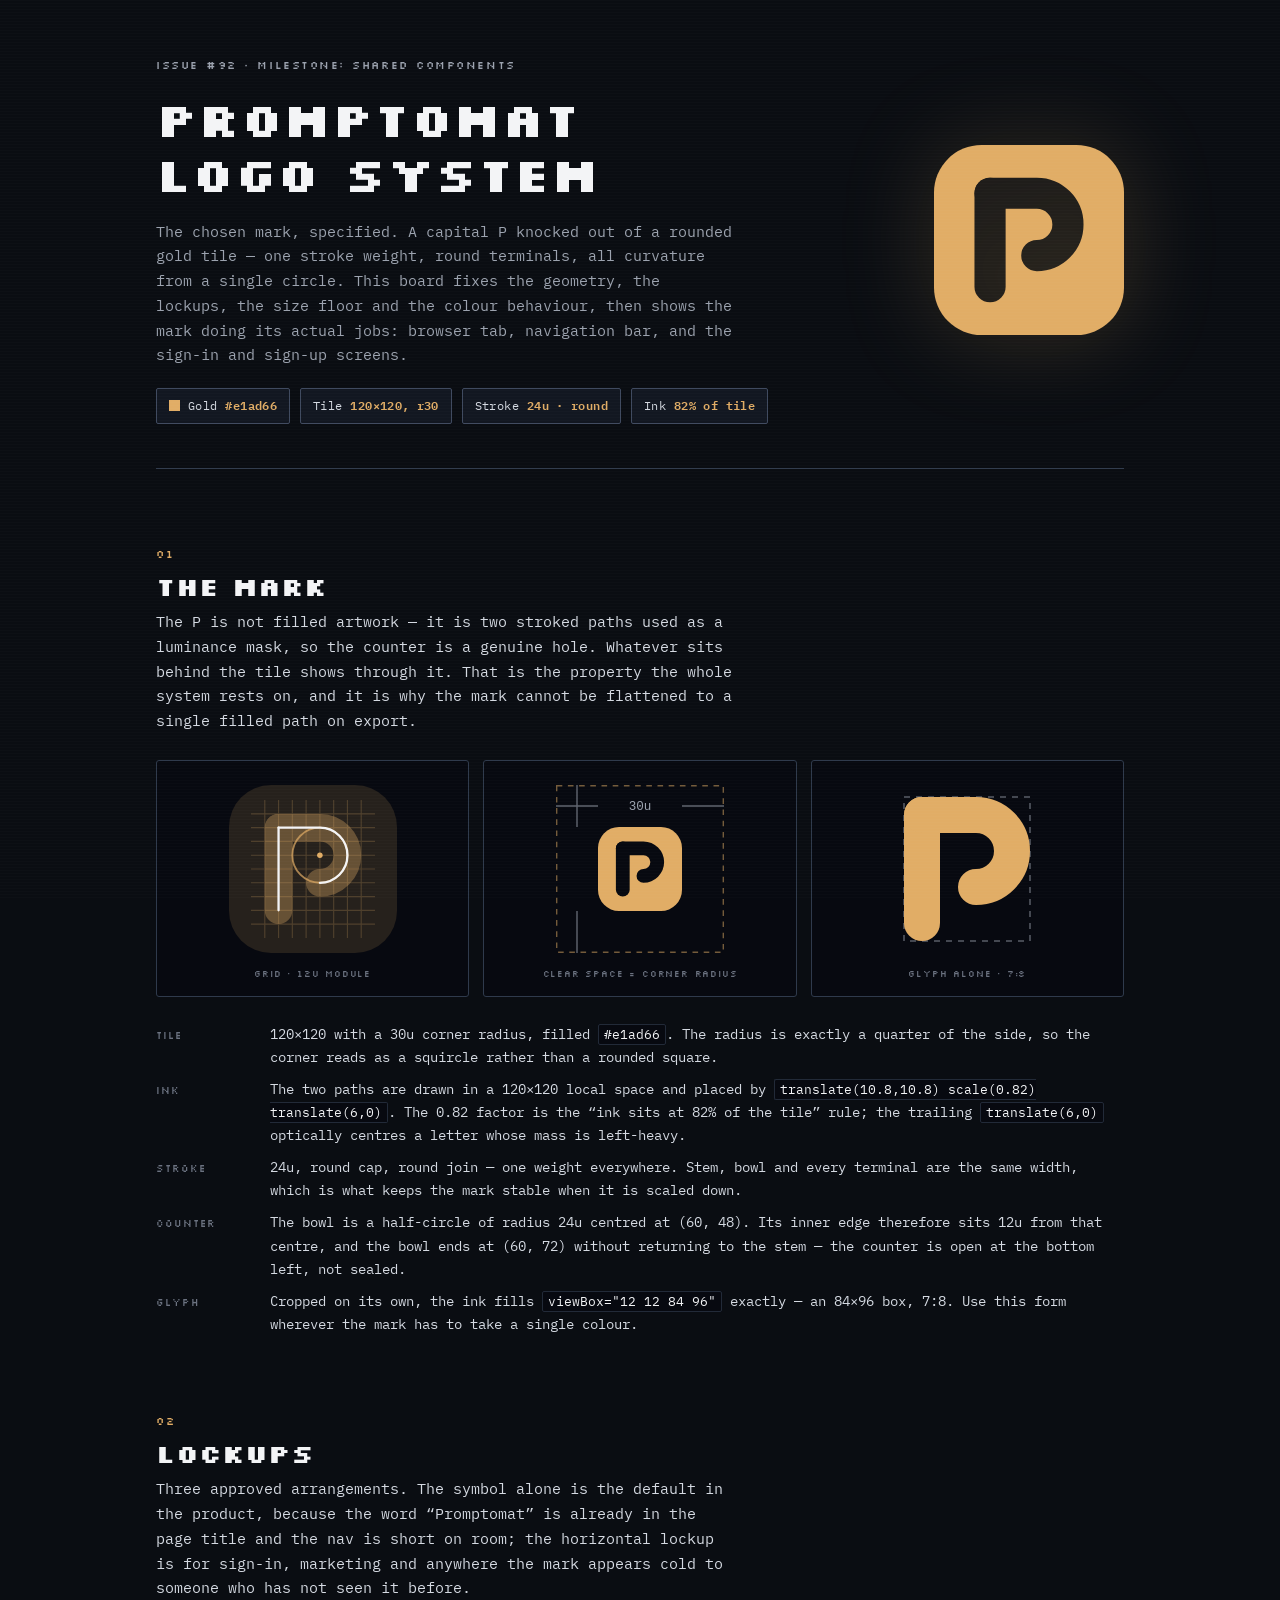
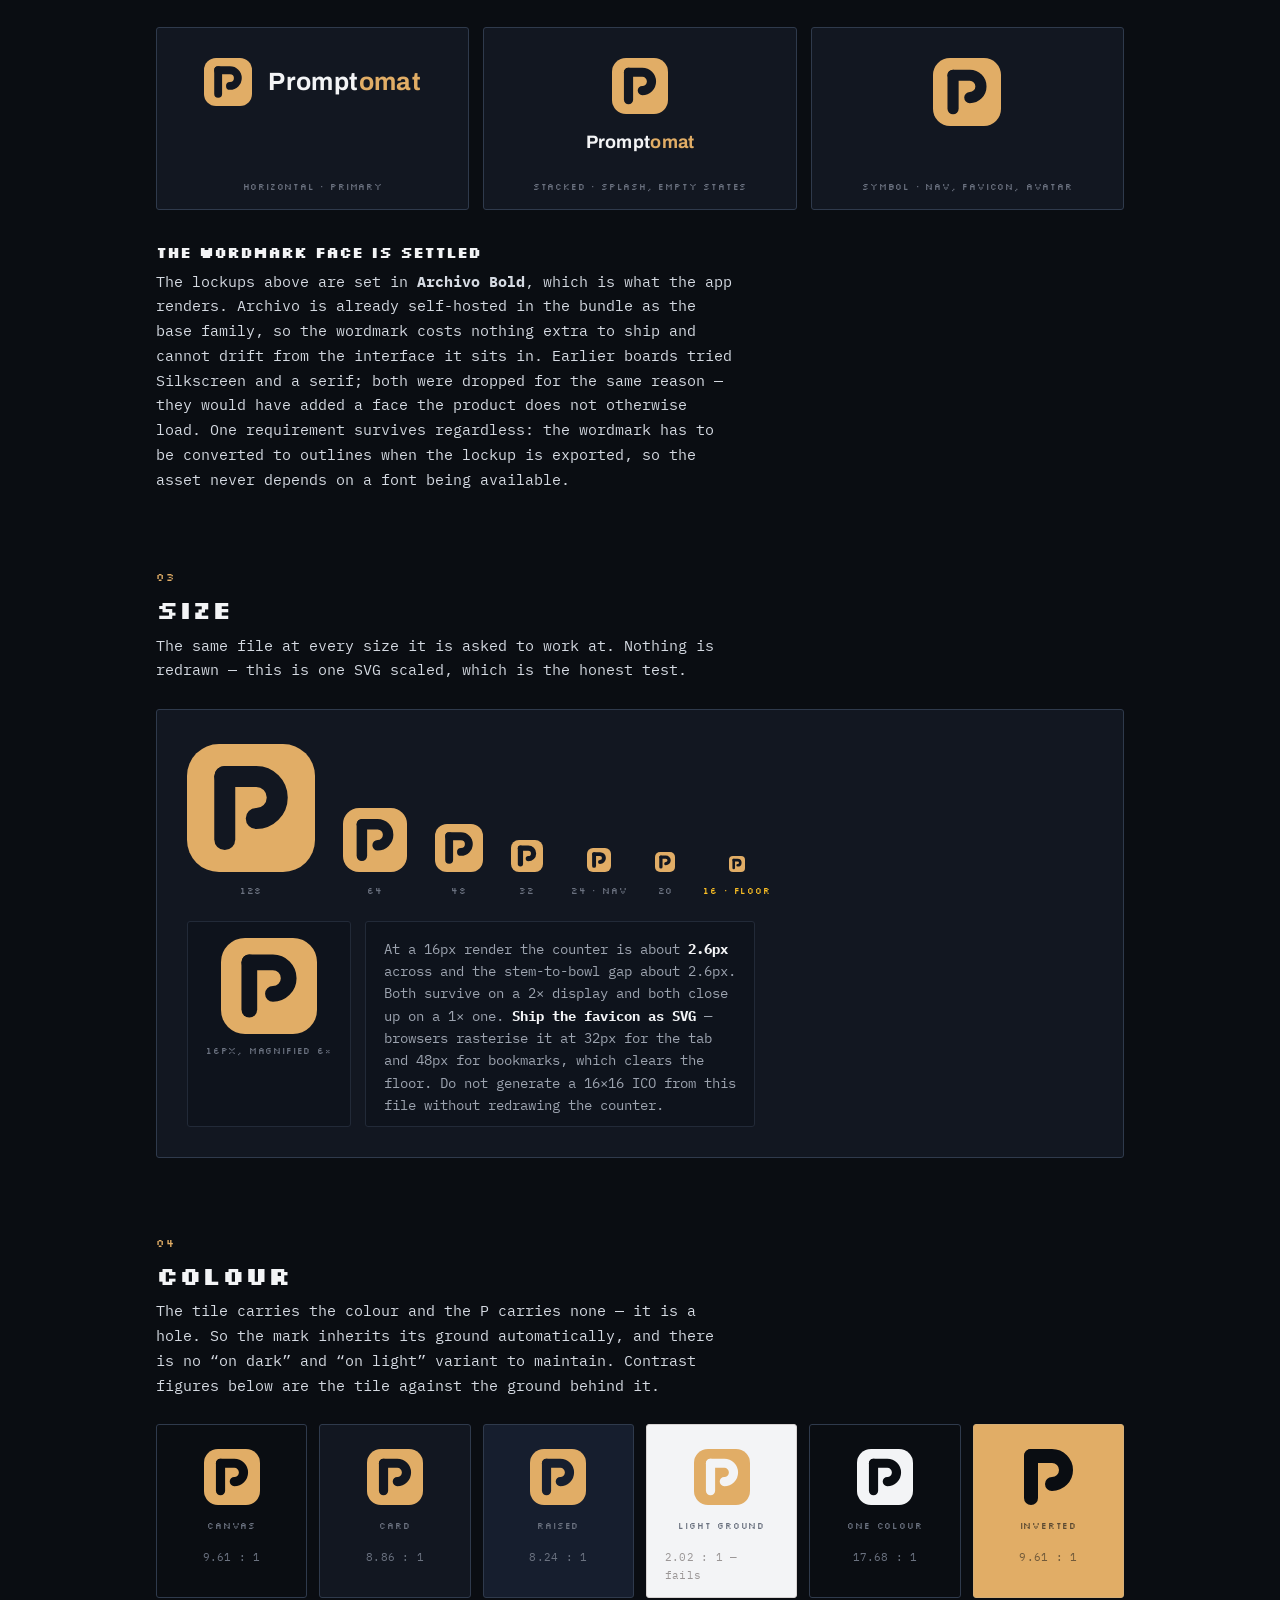
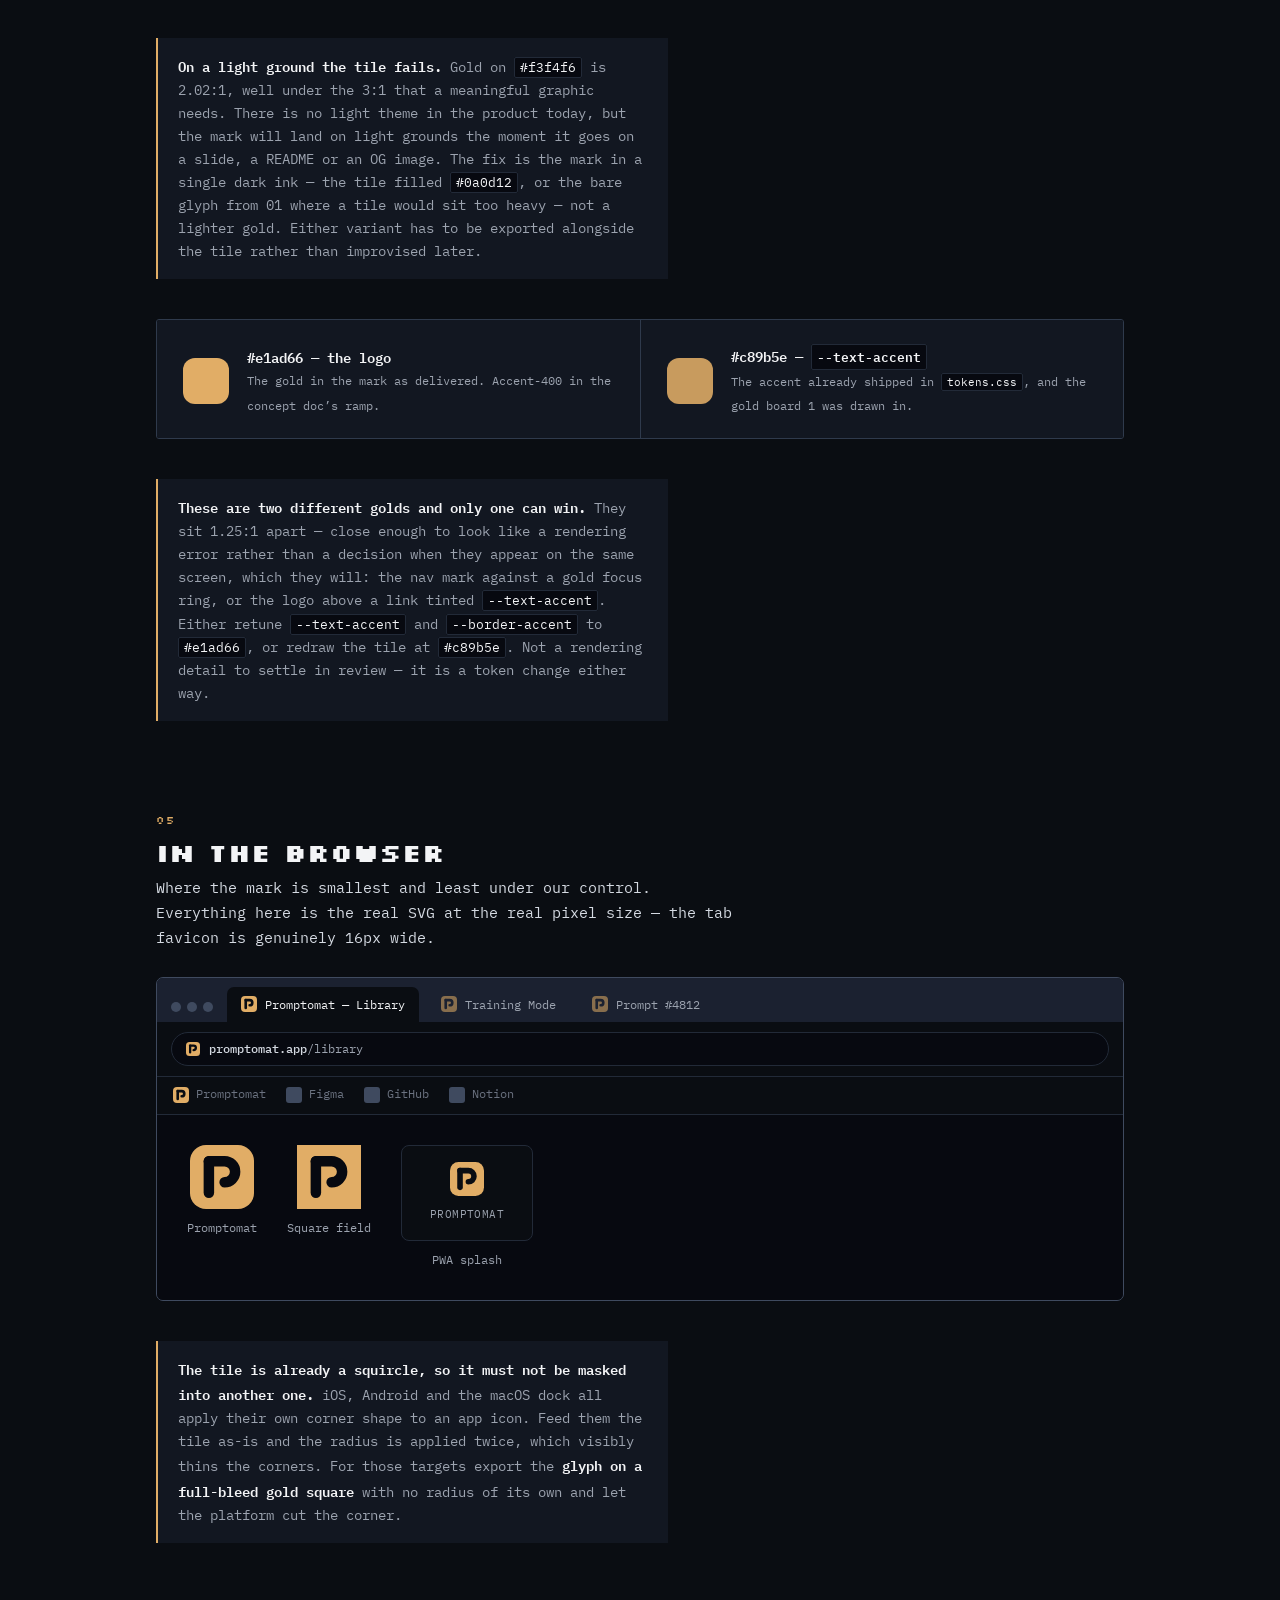
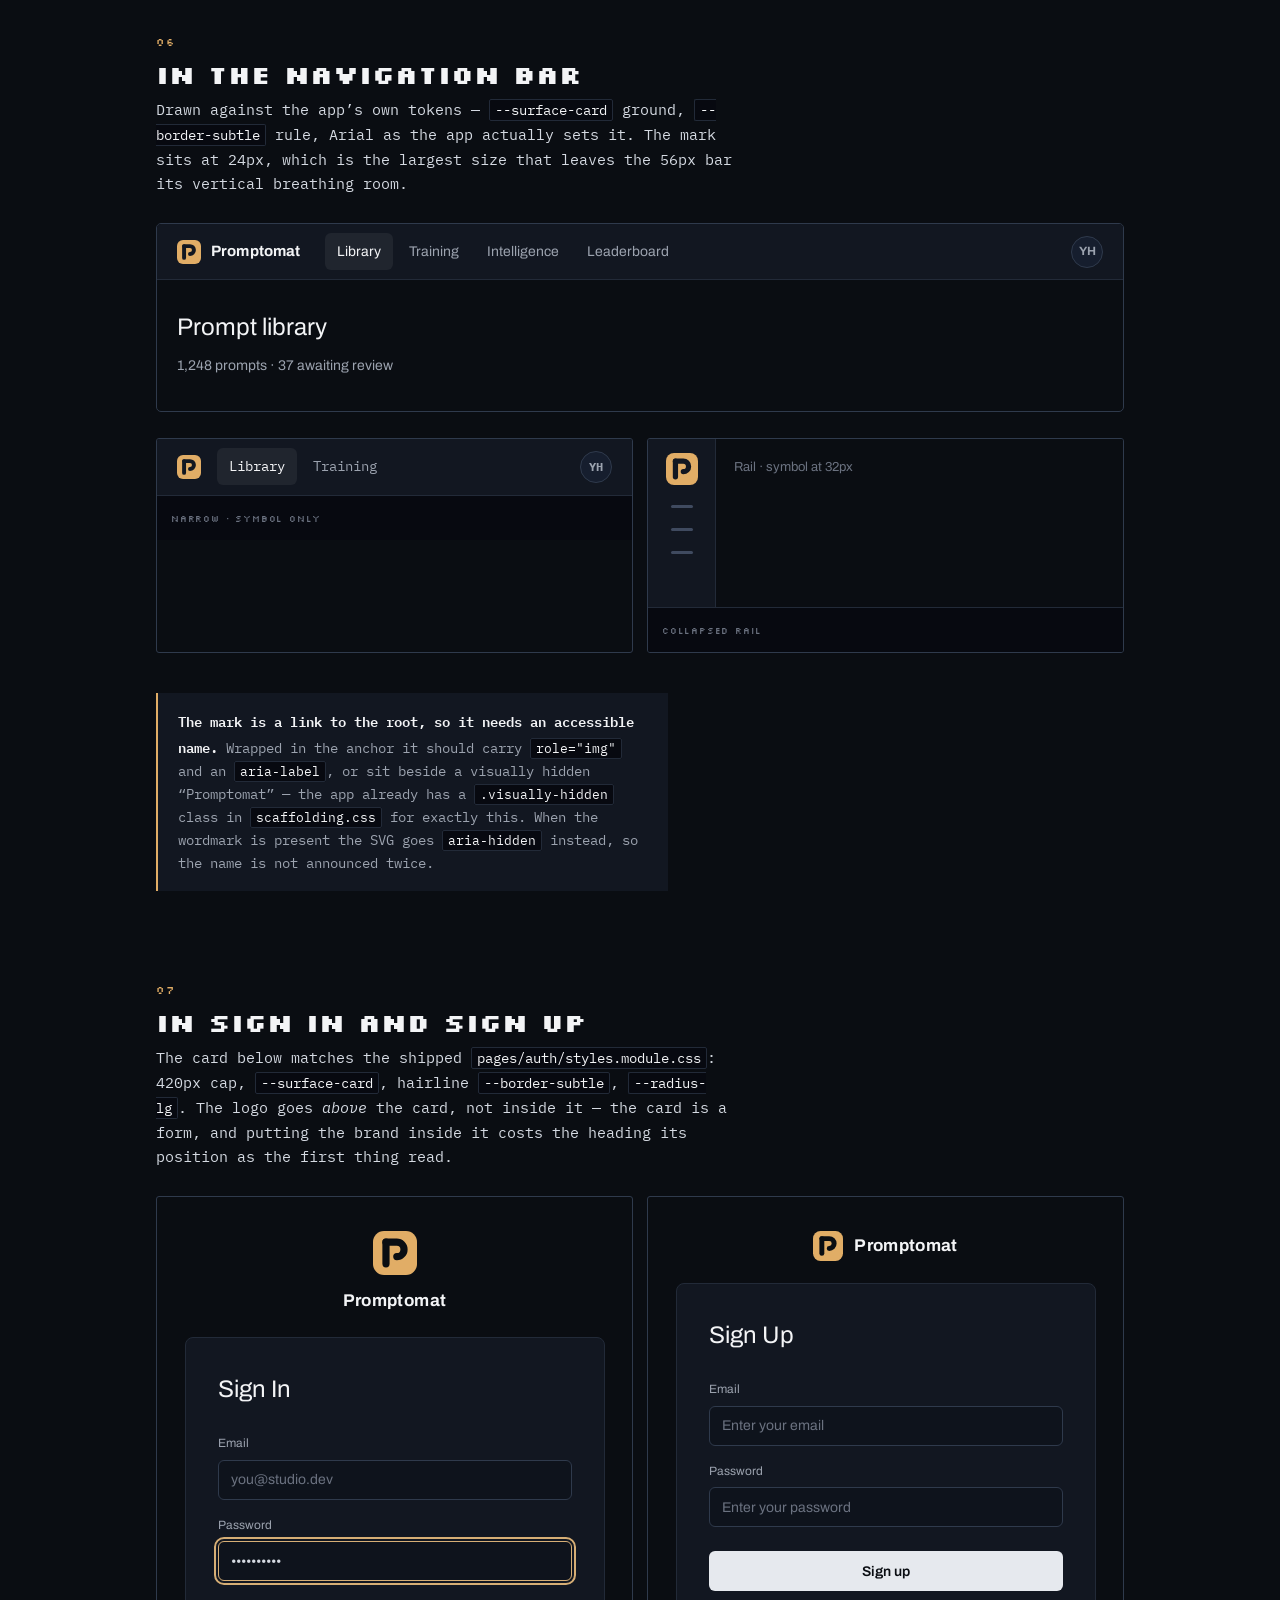
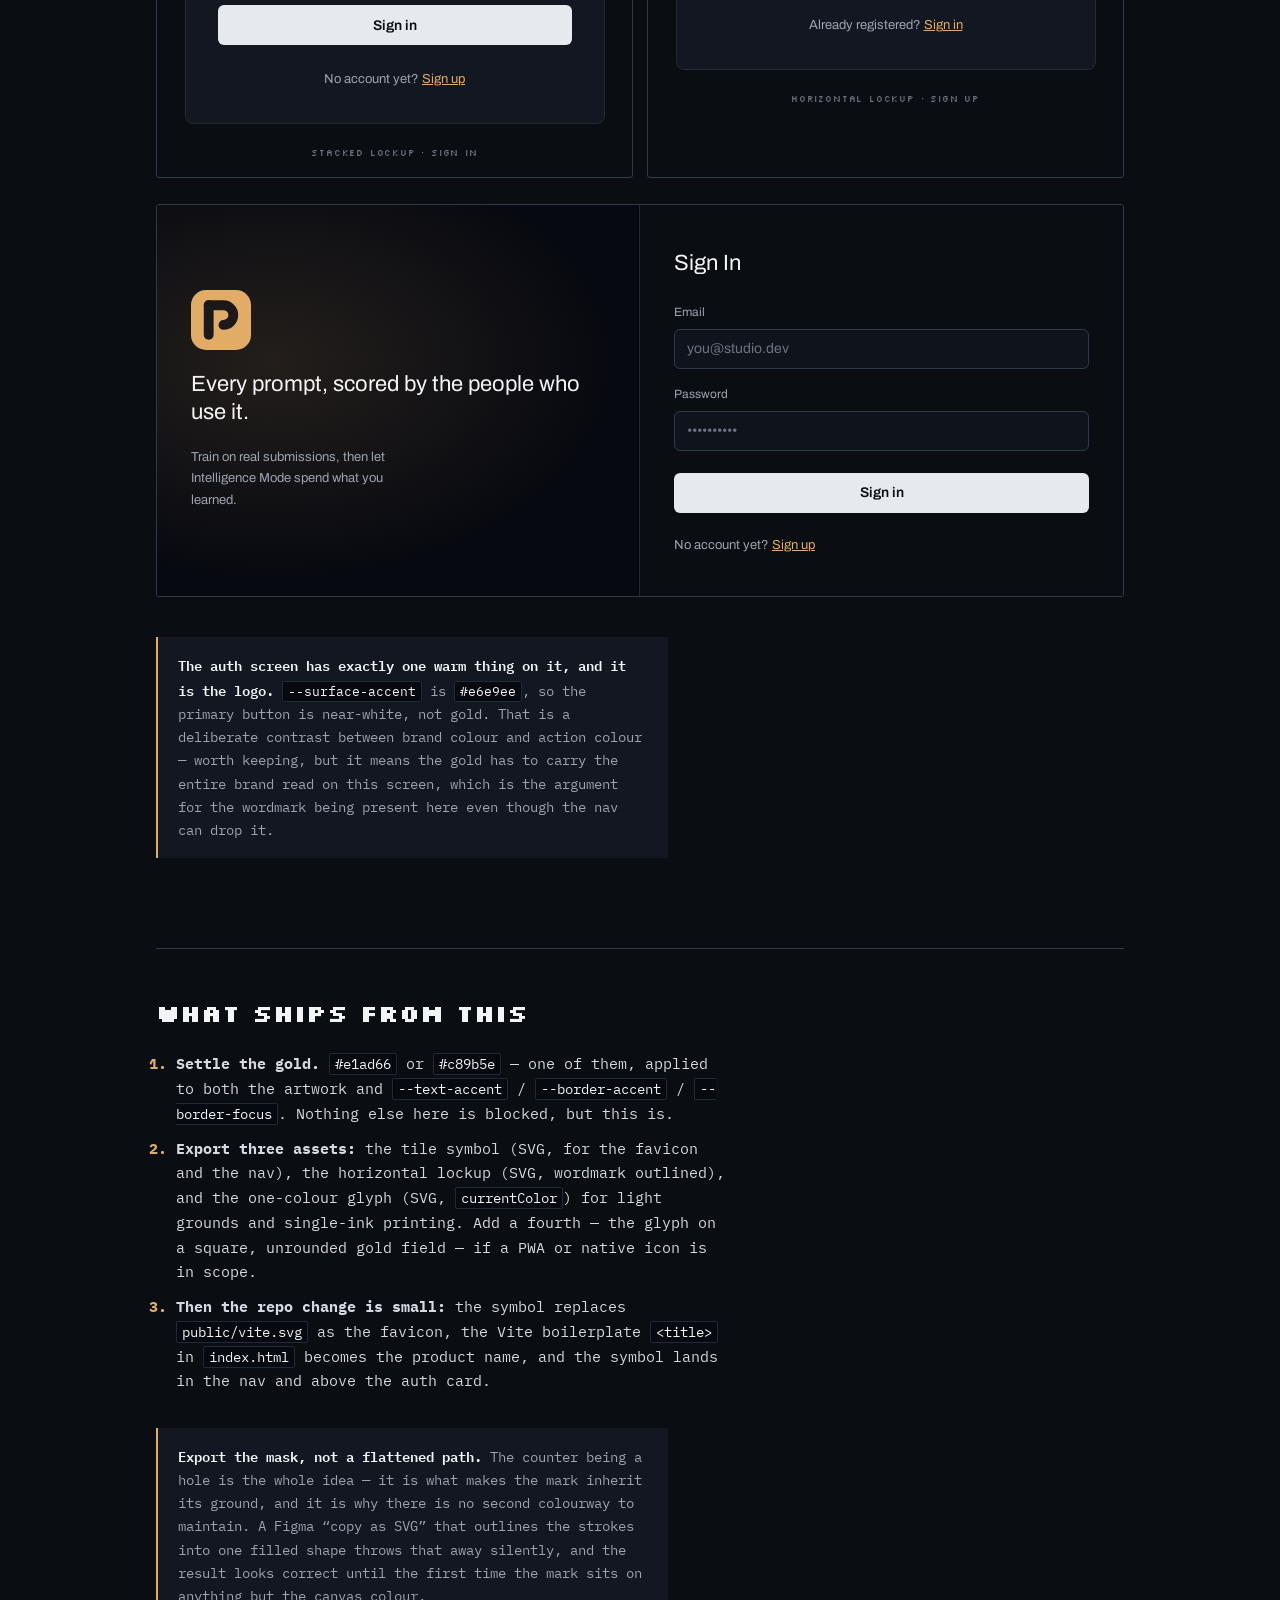
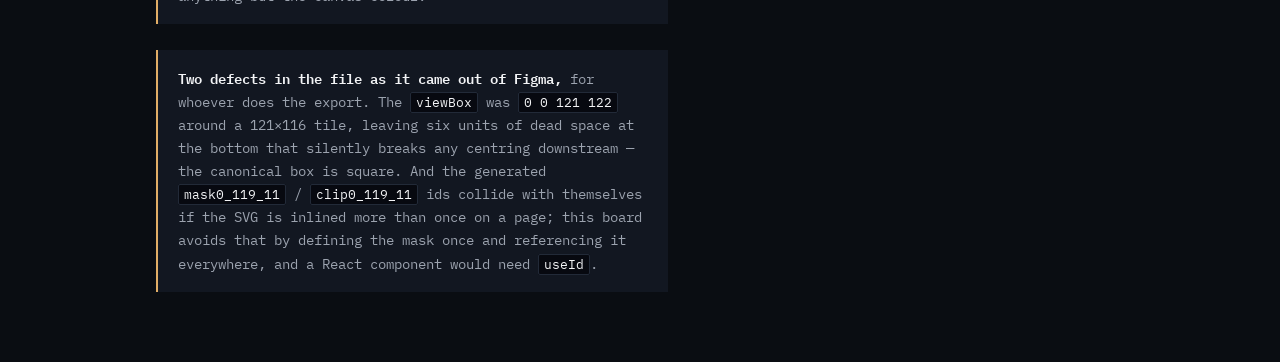
==== commit c9cccaa4: "Set the wordmark in Archivo, the face the app ships The board offered three candidate wordmark faces" ====
--- a/index.html
+++ b/index.html
@@ -6,7 +6,7 @@
 <title>Promptomat Logo System</title>
 <link rel="preconnect" href="https://fonts.googleapis.com">
 <link rel="preconnect" href="https://fonts.gstatic.com" crossorigin>
-<link rel="stylesheet" href="https://fonts.googleapis.com/css2?family=IBM+Plex+Mono:wght@400;500;600;700&family=Silkscreen:wght@400;700&display=swap">
+<link rel="stylesheet" href="https://fonts.googleapis.com/css2?family=Archivo:wght@400;500;600;700&family=IBM+Plex+Mono:wght@400;500;600;700&family=Silkscreen:wght@400;700&display=swap">
 <link rel="stylesheet" href="./css/main.css">
 </head>
 
@@ -145,33 +145,10 @@
 		</div>
 
 		<div class="section-head" style="margin-top: 8px">
-			<h2 style="font-size: 15px">The wordmark face is still open</h2>
-			<p>Three candidates over identical geometry. The app currently ships no webfont at all &mdash; <code>scaffolding.css</code> sets <code>font-family: Arial, sans-serif</code> &mdash; so picking either of the first two adds a font to the bundle. Whichever wins has to be converted to outlines on export so the asset never depends on a face the app does not load.</p>
-		</div>
-
-		<div class="alt-faces">
-			<div class="alt-face">
-				<div class="lockup-h">
-					<svg class="mark" viewBox="0 0 120 120" aria-hidden="true"><rect width="120" height="120" rx="30" fill="var(--tile)" mask="url(#p-knockout)"></rect></svg>
-					<span class="wordmark" style="font-size: 20px">Prompt<span>omat</span></span>
-				</div>
-				<span class="label">IBM Plex Mono 600 &middot; technical</span>
-			</div>
-			<div class="alt-face">
-				<div class="lockup-h">
-					<svg class="mark" viewBox="0 0 120 120" aria-hidden="true"><rect width="120" height="120" rx="30" fill="var(--tile)" mask="url(#p-knockout)"></rect></svg>
-					<span class="wordmark face-silkscreen">PROMPT<span>OMAT</span></span>
-				</div>
-				<span class="label">Silkscreen &middot; from board 1</span>
-			</div>
-			<div class="alt-face">
-				<div class="lockup-h">
-					<svg class="mark" viewBox="0 0 120 120" aria-hidden="true"><rect width="120" height="120" rx="30" fill="var(--tile)" mask="url(#p-knockout)"></rect></svg>
-					<span class="wordmark face-serif">Promptomat</span>
-				</div>
-				<span class="label">Cormorant Garamond &middot; from the concept doc</span>
-			</div>
-		</div>
+			<h2 style="font-size: 15px">The wordmark face is settled</h2>
+			<p>The lockups above are set in <b>Archivo Bold</b>, which is what the app renders. Archivo is already self-hosted in the bundle as the base family, so the wordmark costs nothing extra to ship and cannot drift from the interface it sits in. Earlier boards tried Silkscreen and a serif; both were dropped for the same reason &mdash; they would have added a face the product does not otherwise load. One requirement survives regardless: the wordmark has to be converted to outlines when the lockup is exported, so the asset never depends on a font being available.</p>
+		</div>
+
 	</section>
 
 	<!-- ═══════════════════ 03 SIZE ═══════════════════ -->
@@ -496,7 +473,6 @@
 		<h2>What ships from this</h2>
 		<ol>
 			<li><b>Settle the gold.</b> <code>#e1ad66</code> or <code>#c89b5e</code> &mdash; one of them, applied to both the artwork and <code>--text-accent</code> / <code>--border-accent</code> / <code>--border-focus</code>. Nothing else here is blocked, but this is.</li>
-			<li><b>Pick the wordmark face</b> and convert it to outlines on export.</li>
 			<li><b>Export three assets:</b> the tile symbol (SVG, for the favicon and the nav), the horizontal lockup (SVG, wordmark outlined), and the one-colour glyph (SVG, <code>currentColor</code>) for light grounds and single-ink printing. Add a fourth &mdash; the glyph on a square, unrounded gold field &mdash; if a PWA or native icon is in scope.</li>
 			<li><b>Then the repo change is small:</b> the symbol replaces <code>public/vite.svg</code> as the favicon, the Vite boilerplate <code>&lt;title&gt;</code> in <code>index.html</code> becomes the product name, and the symbol lands in the nav and above the auth card.</li>
 		</ol>
--- a/css/main.css
+++ b/css/main.css
@@ -23,7 +23,8 @@
 
 		--font-display: "Silkscreen", "Courier New", monospace;
 		--font-mono: "IBM Plex Mono", ui-monospace, "SFMono-Regular", monospace;
-		--font-app: Arial, sans-serif;
+		--font-app: "Archivo", arial, sans-serif;
+		--font-wordmark: "Archivo", arial, sans-serif;
 
 		--measure: 64ch;
 		--gutter: clamp(20px, 5vw, 56px);
@@ -281,8 +282,8 @@
 	.lockup-v .mark { width: 56px; }
 
 	.wordmark {
-		font-family: var(--font-mono);
-		font-weight: 600;
+		font-family: var(--font-wordmark);
+		font-weight: 700;
 		font-size: 25px;
 		letter-spacing: 0.015em;
 		color: var(--ink-strong);
@@ -293,27 +294,6 @@
 
 	.wordmark-sm { font-size: 18px; }
 
-	.alt-faces {
-		display: flex;
-		flex-wrap: wrap;
-		gap: 12px;
-	}
-
-	.alt-face {
-		flex: 1 1 240px;
-		border: 1px solid var(--rule);
-		border-radius: 3px;
-		background: var(--card);
-		padding: 20px 22px 12px;
-		display: flex;
-		flex-direction: column;
-		gap: 14px;
-	}
-
-	.alt-face .lockup-h .mark { width: 38px; }
-
-	.face-silkscreen { font-family: var(--font-display); font-size: 19px; letter-spacing: 0.02em; }
-	.face-serif { font-family: "Cormorant Garamond", Georgia, serif; font-size: 34px; font-weight: 500; letter-spacing: 0.01em; }
 
 	/* ─────────────────────────── 03 size ──────────────────────────── */
 
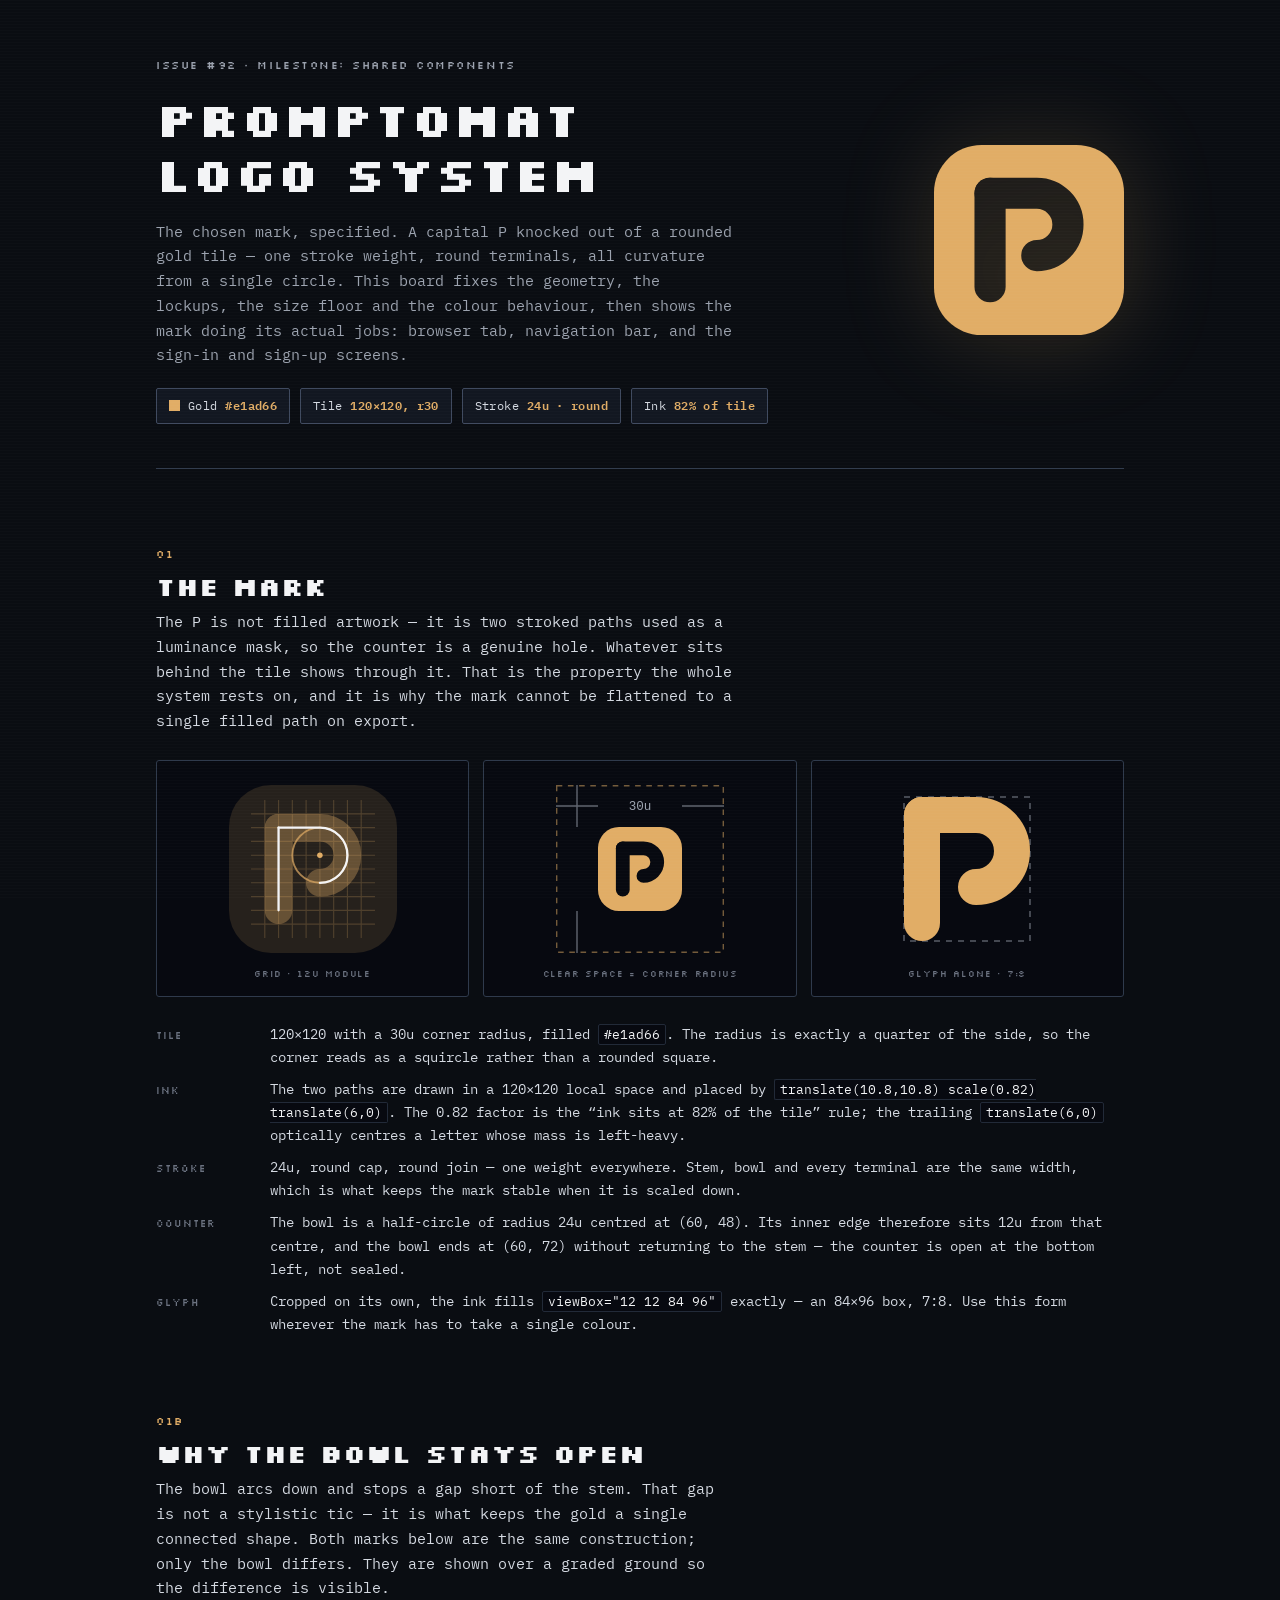
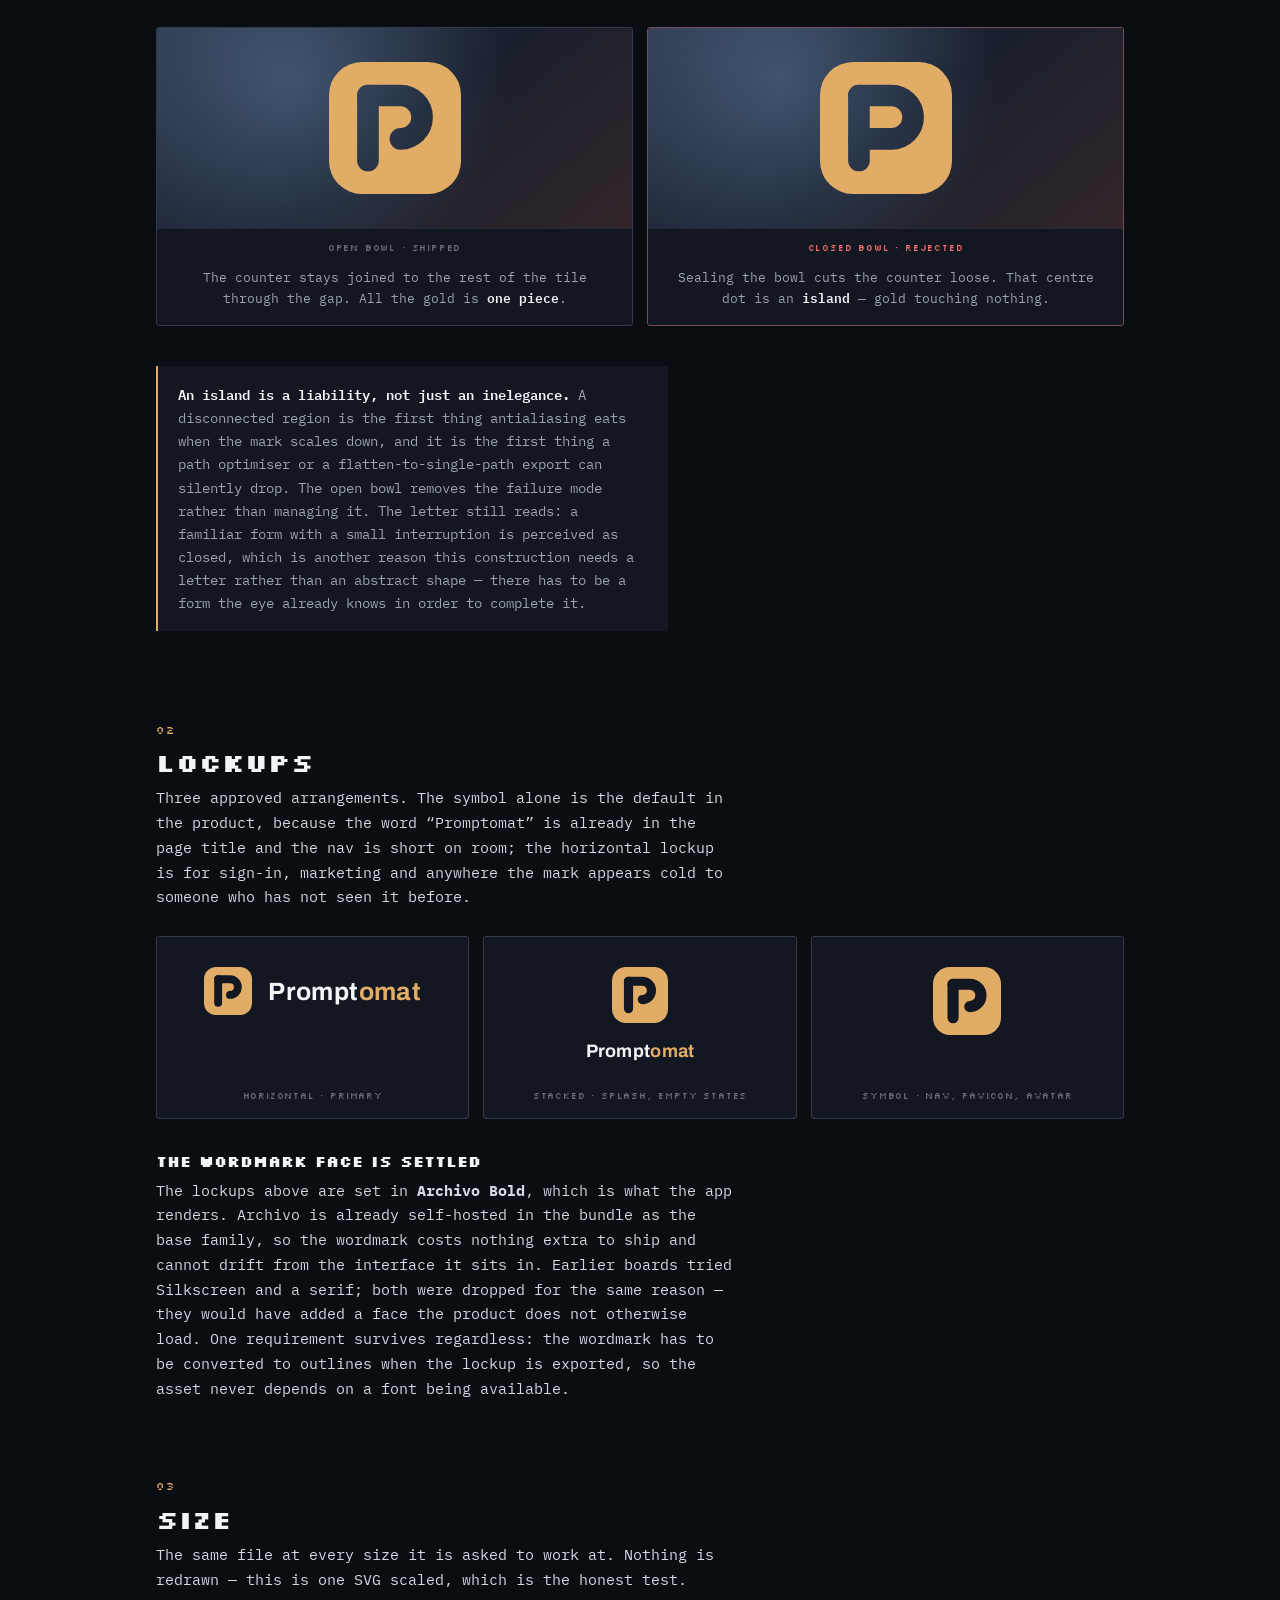
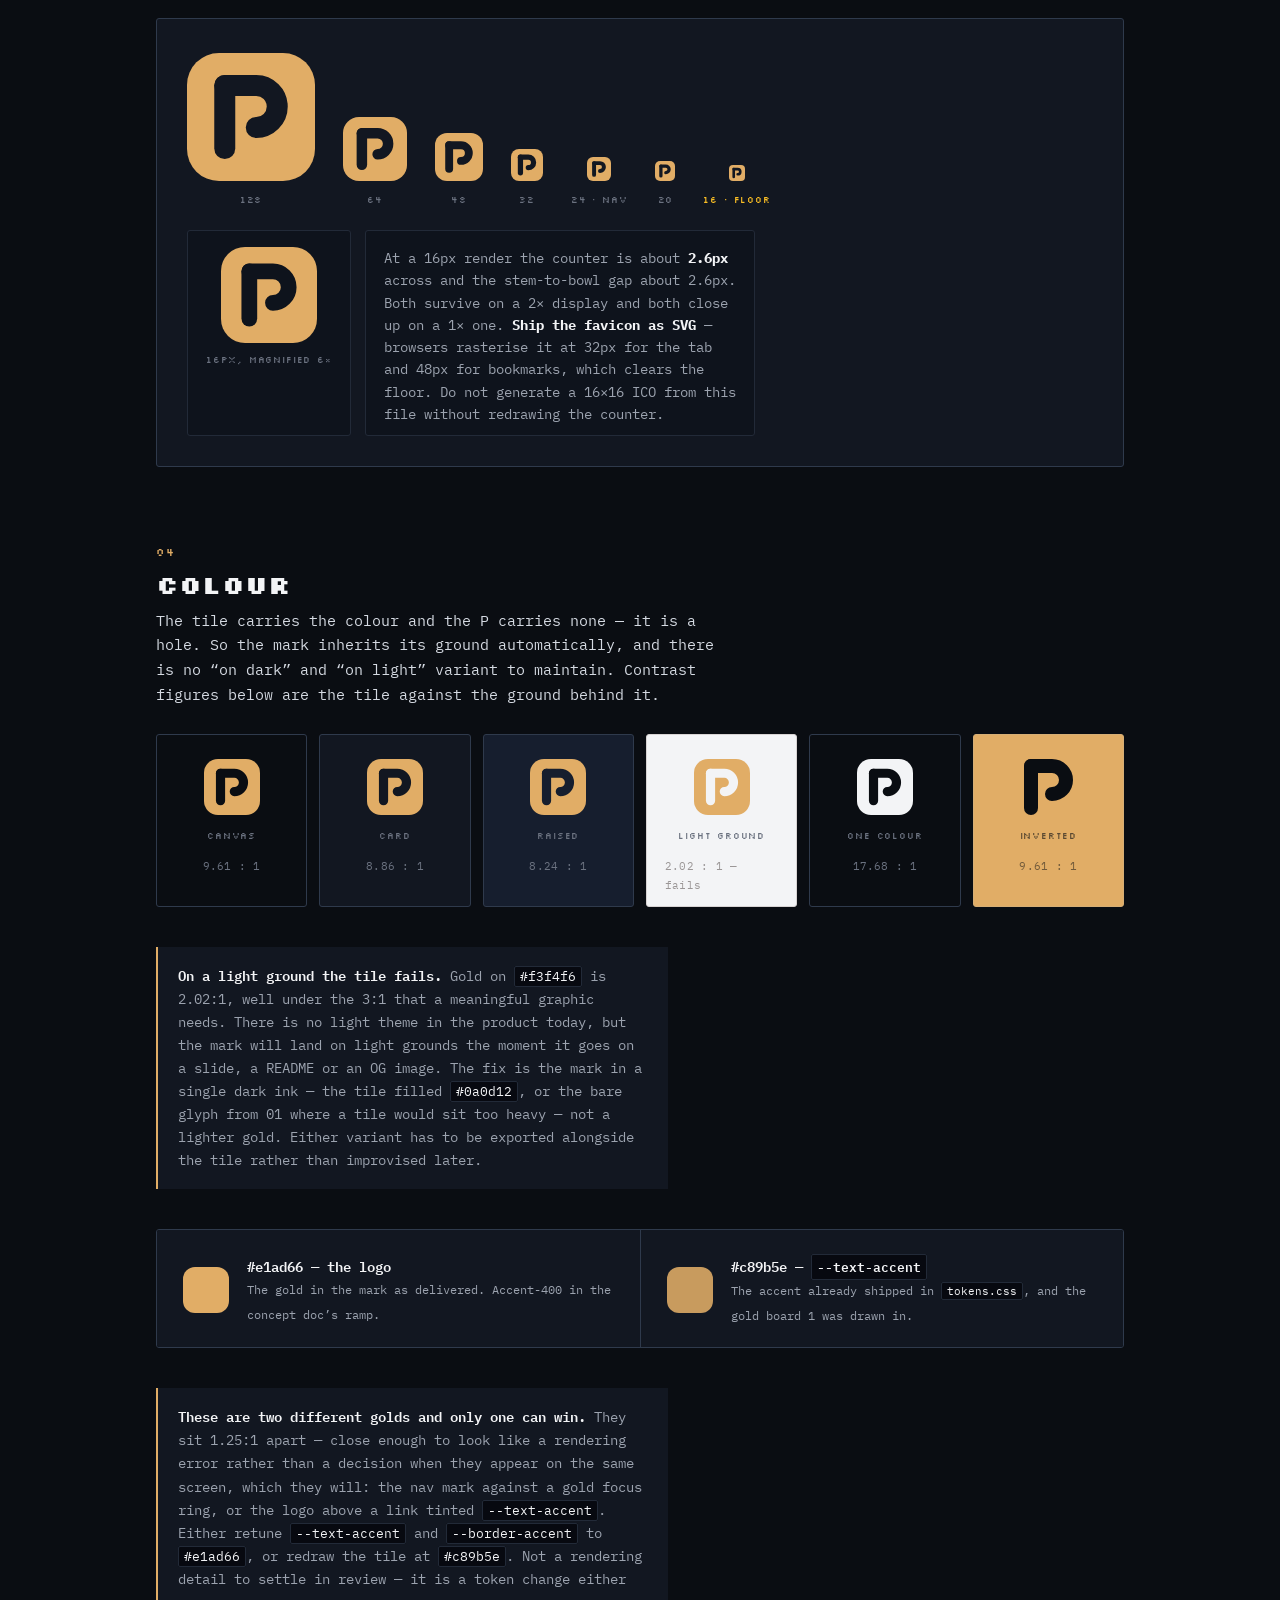
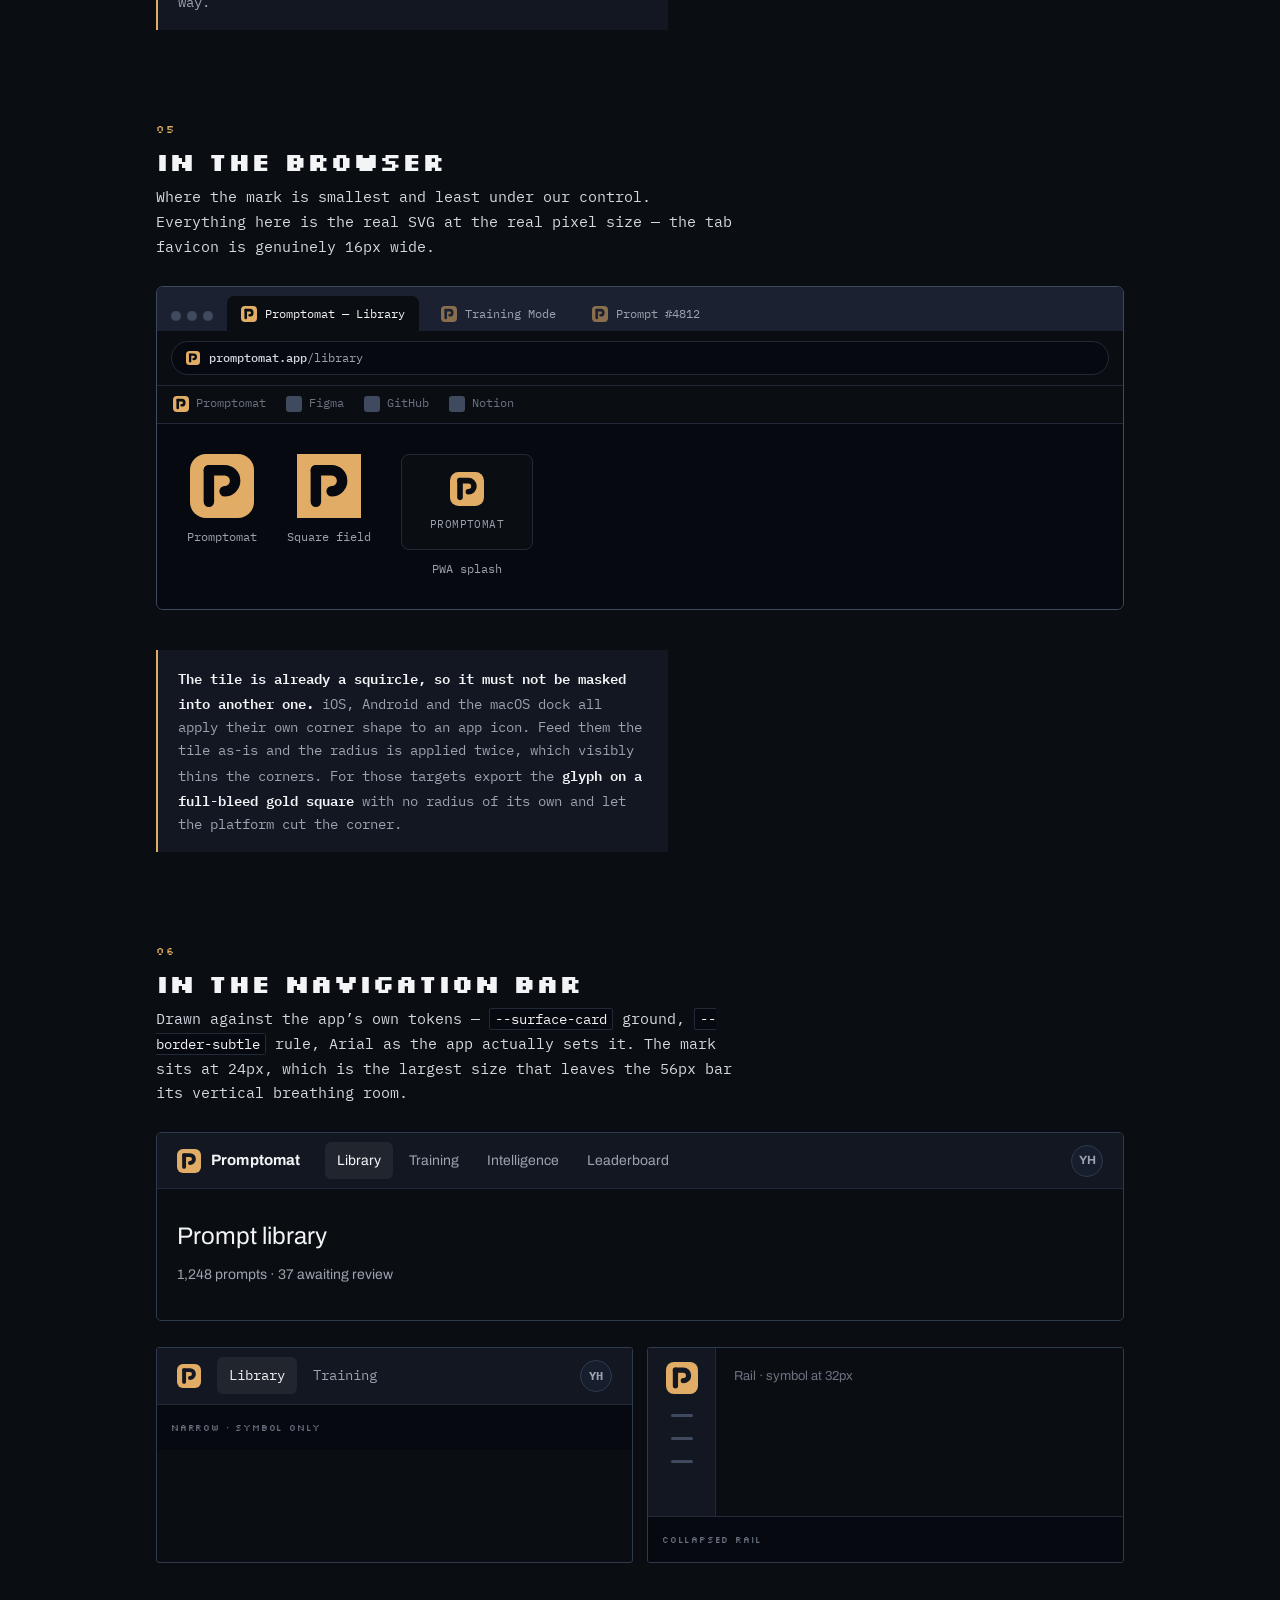
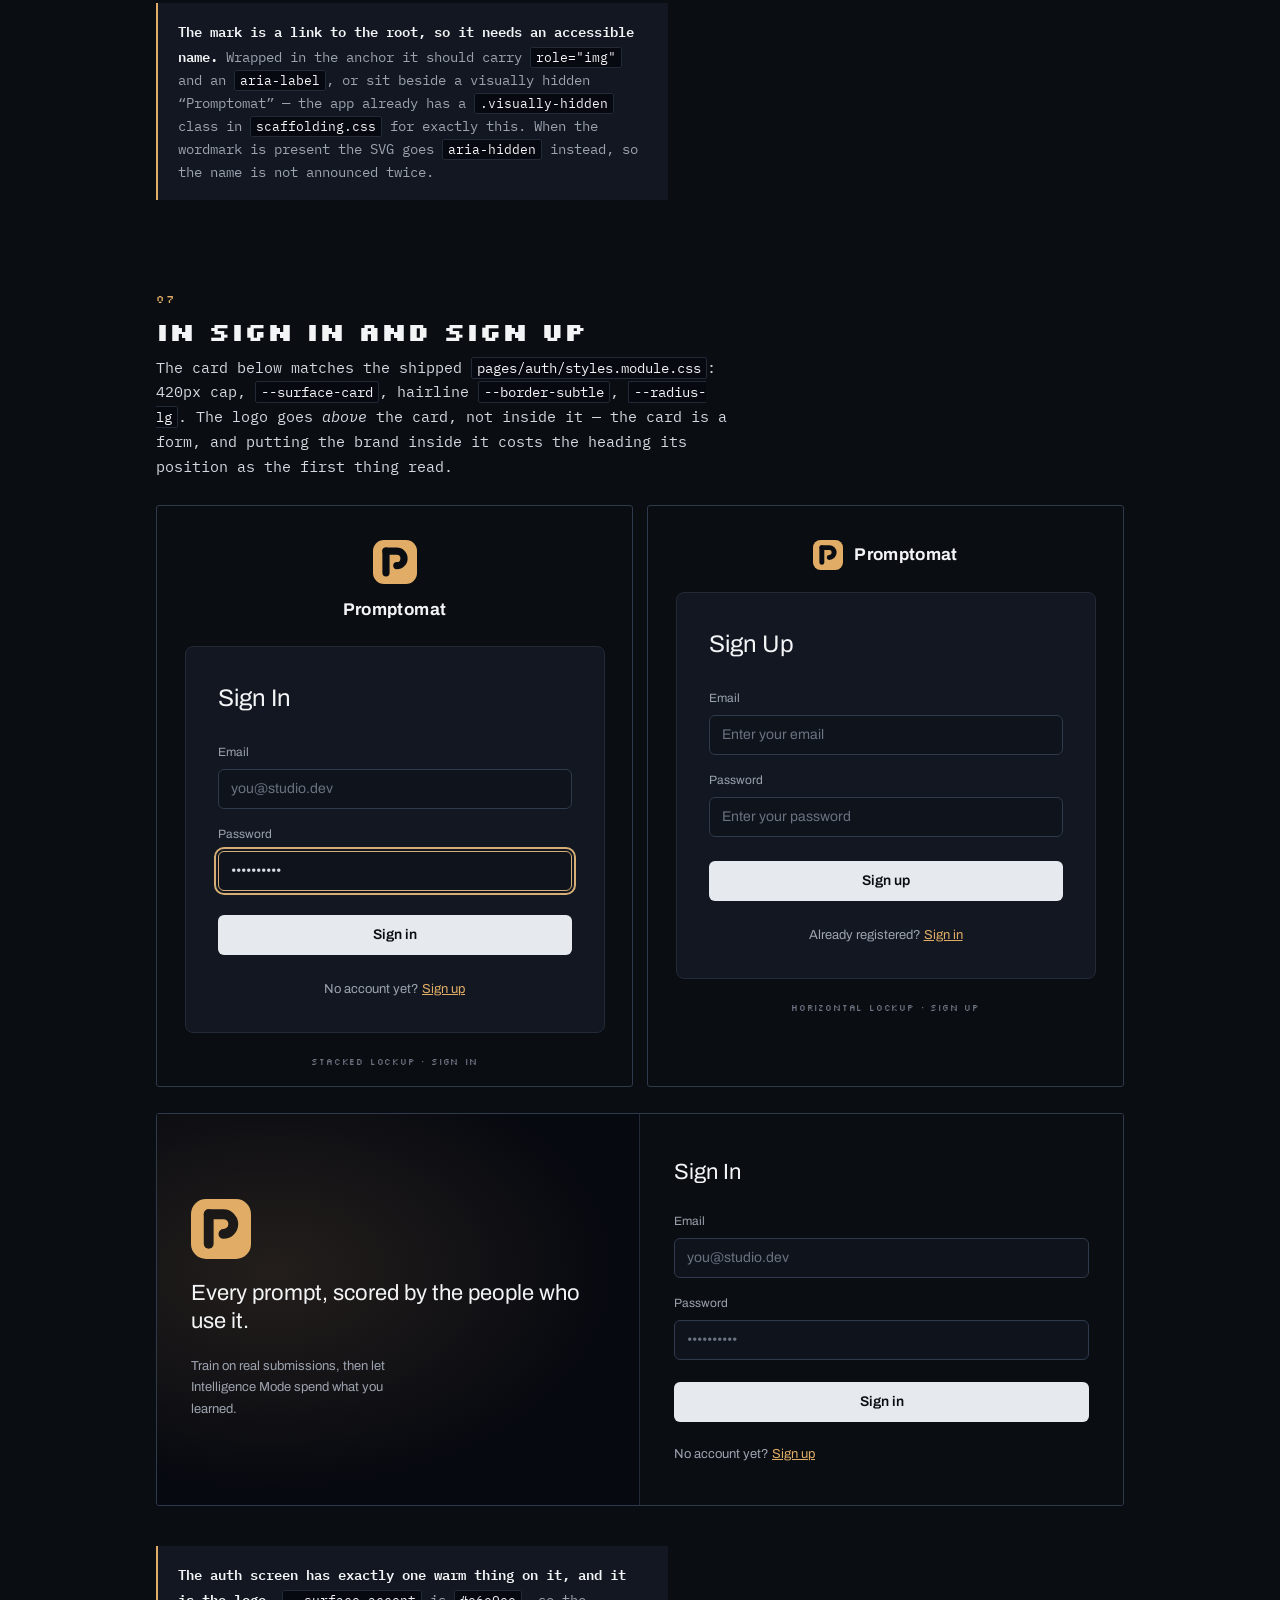
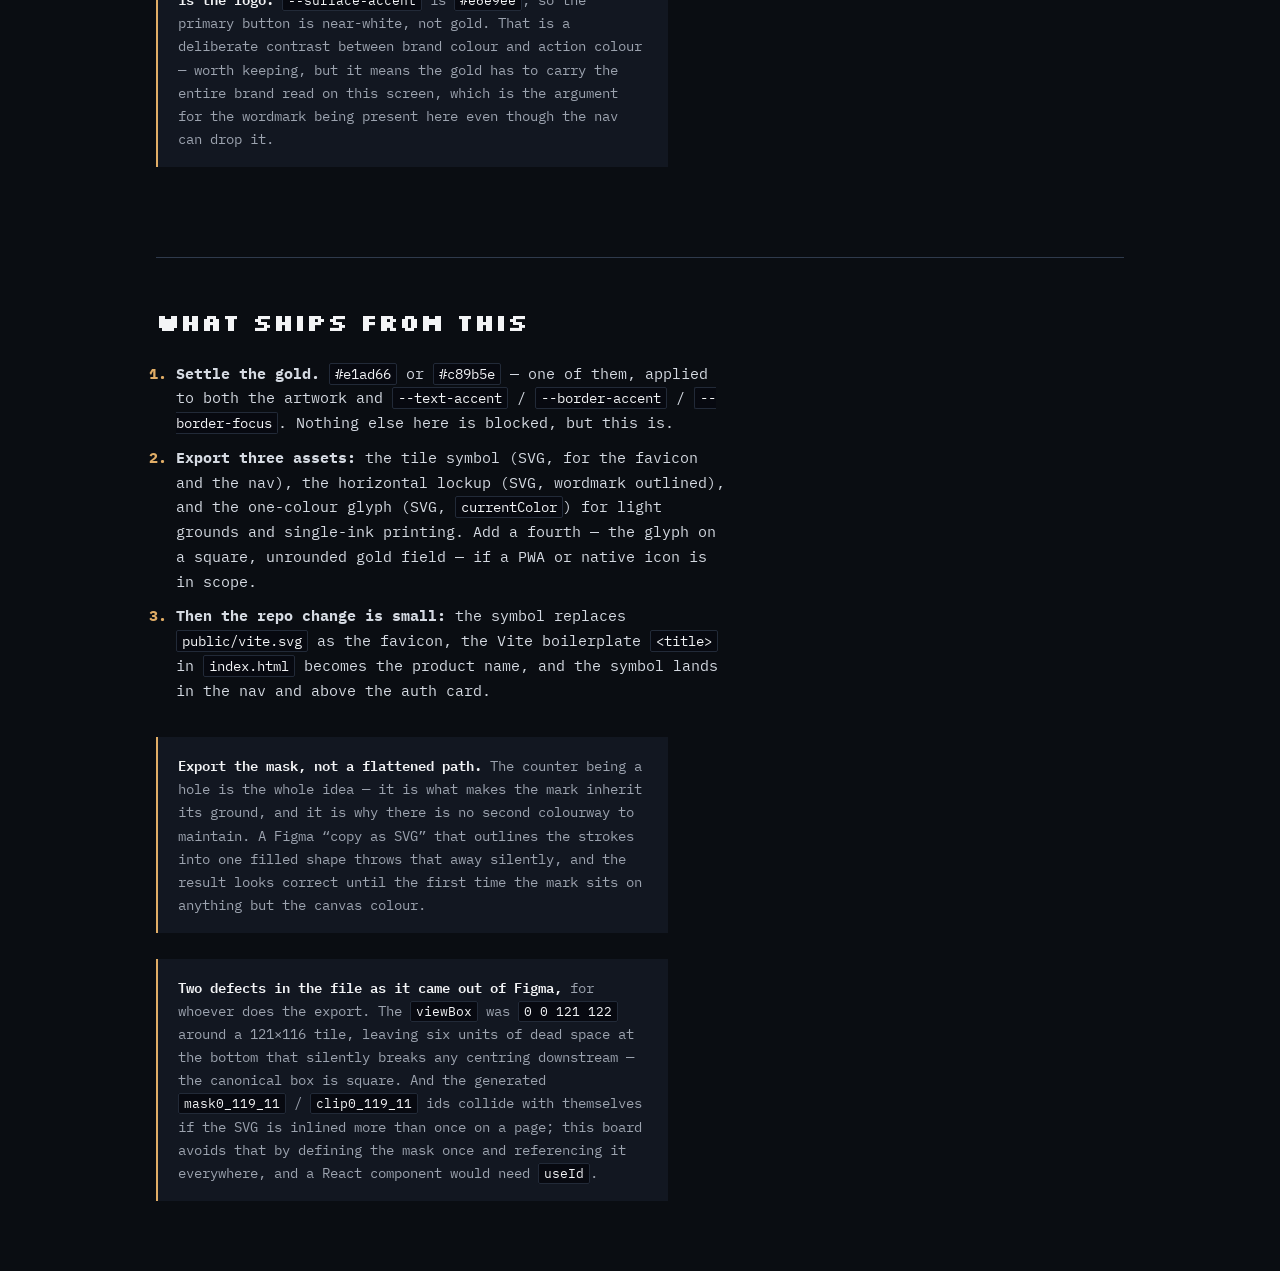
==== commit 45055596: "Show why the bowl stays open The board asserted that closing the bowl would strand the counter as an" ====
--- a/index.html
+++ b/index.html
@@ -19,6 +19,13 @@
 			<g transform="translate(10.8,10.8) scale(0.82) translate(6,0)" fill="none" stroke="#000" stroke-width="24" stroke-linecap="round" stroke-linejoin="round">
 				<path d="M24 24 V96"></path>
 				<path d="M24 24 H60 A24 24 0 0 1 60 72"></path>
+			</g>
+		</mask>
+		<mask id="p-knockout-closed" maskUnits="userSpaceOnUse" x="0" y="0" width="120" height="120">
+			<rect width="120" height="120" fill="#fff"></rect>
+			<g transform="translate(10.8,10.8) scale(0.82) translate(6,0)" fill="none" stroke="#000" stroke-width="24" stroke-linecap="round" stroke-linejoin="round">
+				<path d="M24 24 V96"></path>
+				<path d="M24 24 H60 A24 24 0 0 1 60 72 H24"></path>
 			</g>
 		</mask>
 	</defs>
@@ -113,6 +120,39 @@
 		</dl>
 	</section>
 
+	<!-- ═══════════ 01b WHY THE BOWL STAYS OPEN ═══════════ -->
+	<section class="section">
+		<div class="section-head">
+			<p class="eyebrow">01b</p>
+			<h2>Why the bowl stays open</h2>
+			<p>The bowl arcs down and stops a gap short of the stem. That gap is not a stylistic tic &mdash; it is what keeps the gold a single connected shape. Both marks below are the same construction; only the bowl differs. They are shown over a graded ground so the difference is visible.</p>
+		</div>
+
+		<div class="bowl-compare">
+			<div class="bowl-cell">
+				<div class="bowl-stage">
+					<svg class="mark" viewBox="0 0 120 120" role="img" aria-label="Shipped mark: the bowl stops short of the stem, so the gold stays one connected shape">
+						<rect width="120" height="120" rx="30" fill="var(--tile)" mask="url(#p-knockout)"></rect>
+					</svg>
+				</div>
+				<span class="label">Open bowl &middot; shipped</span>
+				<p class="bowl-note">The counter stays joined to the rest of the tile through the gap. All the gold is <b>one piece</b>.</p>
+			</div>
+
+			<div class="bowl-cell bowl-cell-bad">
+				<div class="bowl-stage">
+					<svg class="mark" viewBox="0 0 120 120" role="img" aria-label="Rejected alternative: the bowl closes onto the stem, leaving the counter as an isolated island of gold">
+						<rect width="120" height="120" rx="30" fill="var(--tile)" mask="url(#p-knockout-closed)"></rect>
+					</svg>
+				</div>
+				<span class="label">Closed bowl &middot; rejected</span>
+				<p class="bowl-note">Sealing the bowl cuts the counter loose. That centre dot is an <b>island</b> &mdash; gold touching nothing.</p>
+			</div>
+		</div>
+
+		<p class="note"><b>An island is a liability, not just an inelegance.</b> A disconnected region is the first thing antialiasing eats when the mark scales down, and it is the first thing a path optimiser or a flatten-to-single-path export can silently drop. The open bowl removes the failure mode rather than managing it. The letter still reads: a familiar form with a small interruption is perceived as closed, which is another reason this construction needs a letter rather than an abstract shape &mdash; there has to be a form the eye already knows in order to complete it.</p>
+	</section>
+
 	<!-- ═══════════════════ 02 LOCKUPS ═══════════════════ -->
 	<section class="section">
 		<div class="section-head">
--- a/css/main.css
+++ b/css/main.css
@@ -243,6 +243,53 @@
 
 	.spec dd { margin: 0; color: var(--ink-body); }
 
+	/* ─────────────────── 01b bowl comparison ──────────────────────── */
+
+	.bowl-compare {
+		display: grid;
+		grid-template-columns: repeat(auto-fit, minmax(240px, 1fr));
+		gap: 14px;
+	}
+
+	.bowl-cell {
+		border: 1px solid var(--rule);
+		border-radius: 3px;
+		background: var(--card);
+		padding: 0 0 16px;
+		display: flex;
+		flex-direction: column;
+		align-items: center;
+		gap: 12px;
+		overflow: hidden;
+	}
+
+	.bowl-stage {
+		width: 100%;
+		padding: 34px 20px;
+		display: flex;
+		justify-content: center;
+		background:
+			radial-gradient(circle at 28% 26%, rgb(122 168 214 / 34%), transparent 58%),
+			linear-gradient(140deg, #2b3346, #191f2c 52%, #33262b);
+		border-bottom: 1px solid var(--rule-subtle);
+	}
+
+	.bowl-stage .mark { width: 132px; }
+
+	.bowl-note {
+		margin: 0;
+		padding: 0 18px;
+		font-size: 13px;
+		line-height: 1.55;
+		color: var(--ink-muted);
+		text-align: center;
+	}
+
+	.bowl-note b { color: var(--ink-strong); font-weight: 600; }
+
+	.bowl-cell-bad { border-color: color-mix(in srgb, var(--fg-danger, #f87171) 34%, var(--rule)); }
+	.bowl-cell-bad .label { color: var(--fg-danger, #f87171); }
+
 	/* ───────────────────────── 02 lockups ─────────────────────────── */
 
 	.lockup-grid {
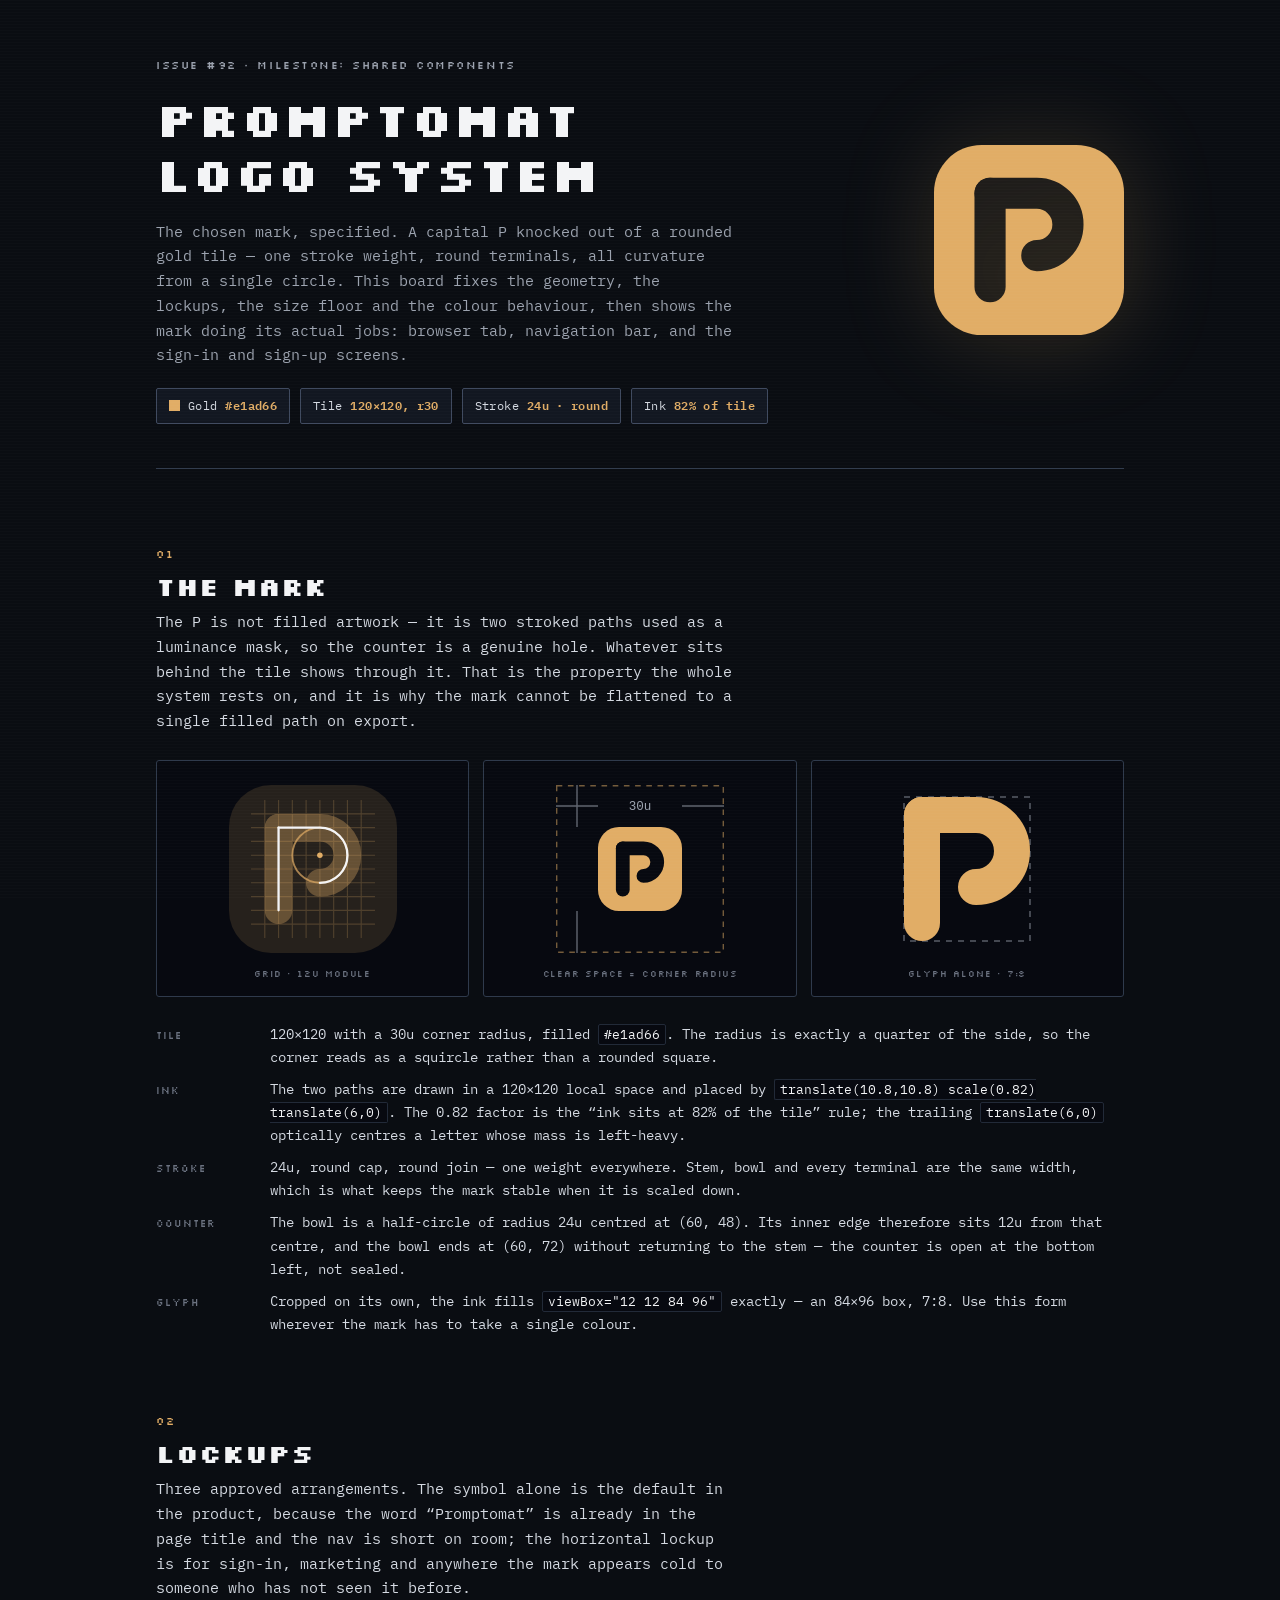
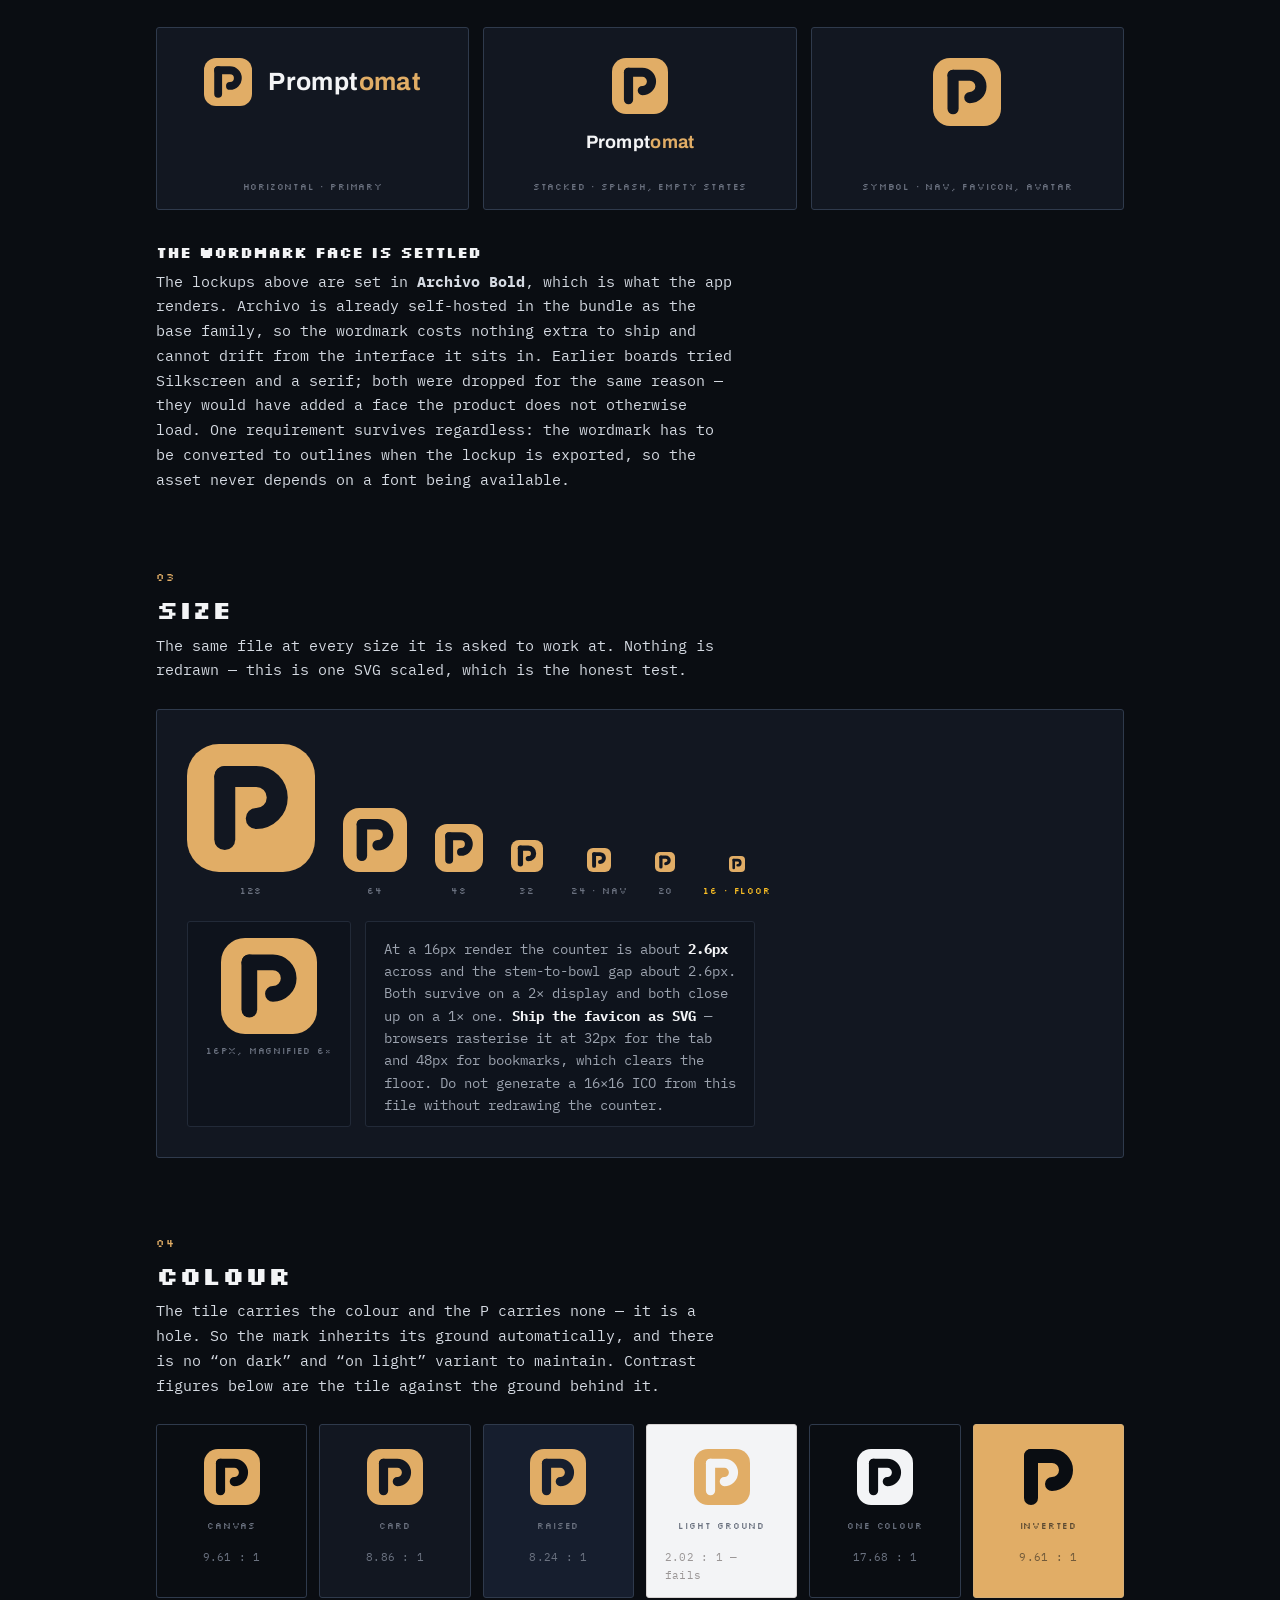
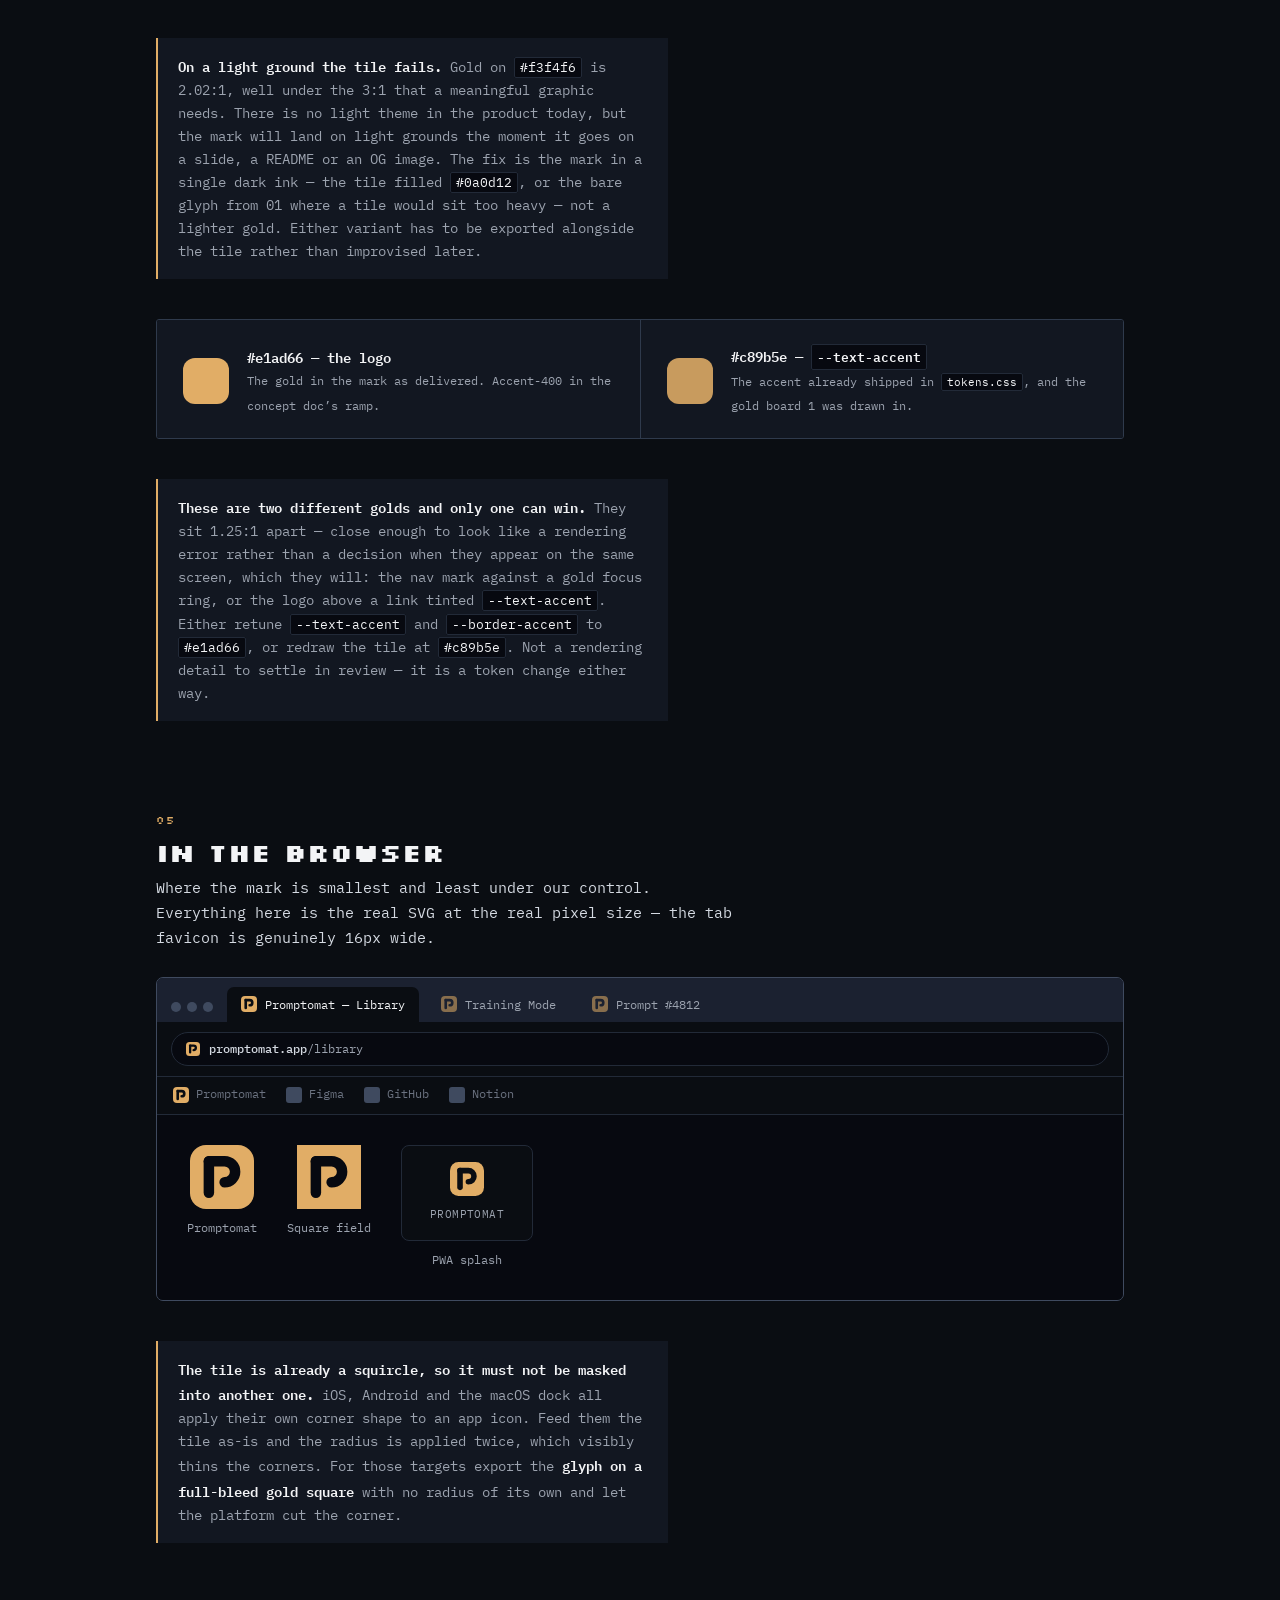
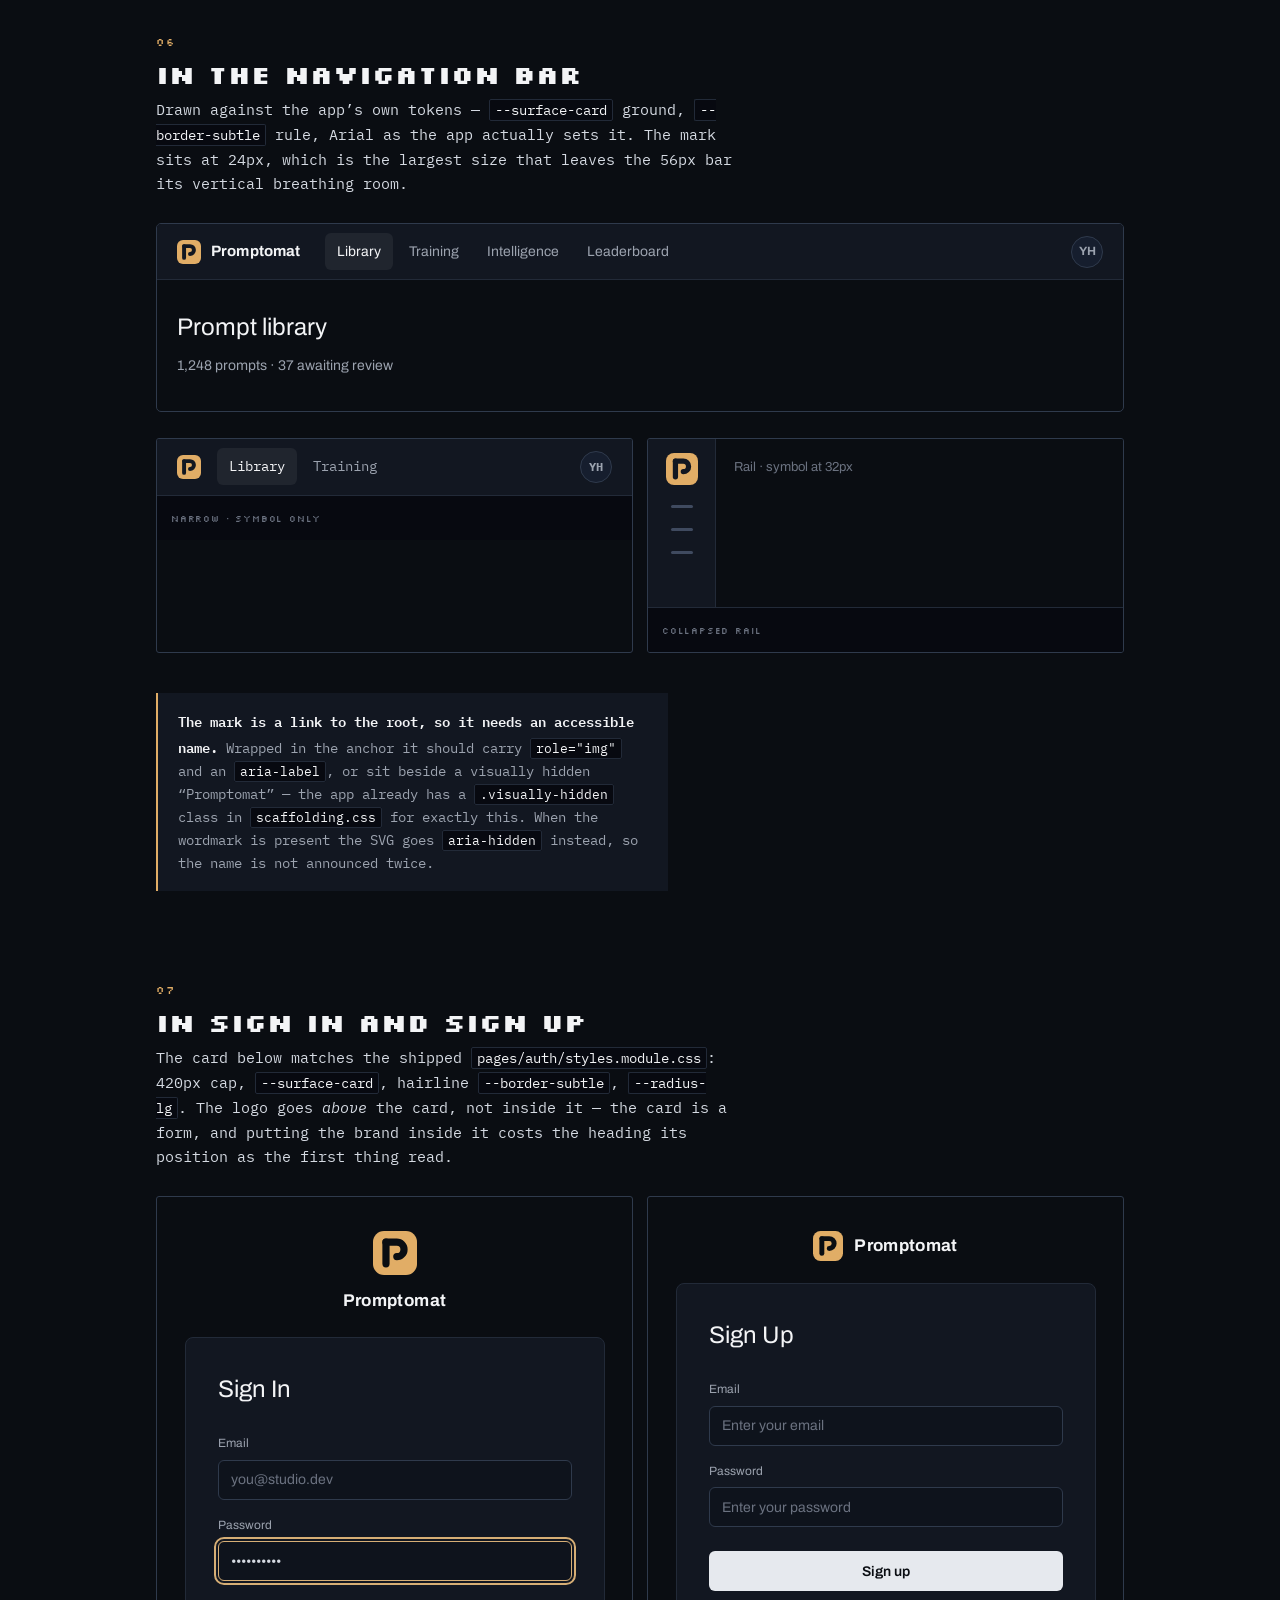
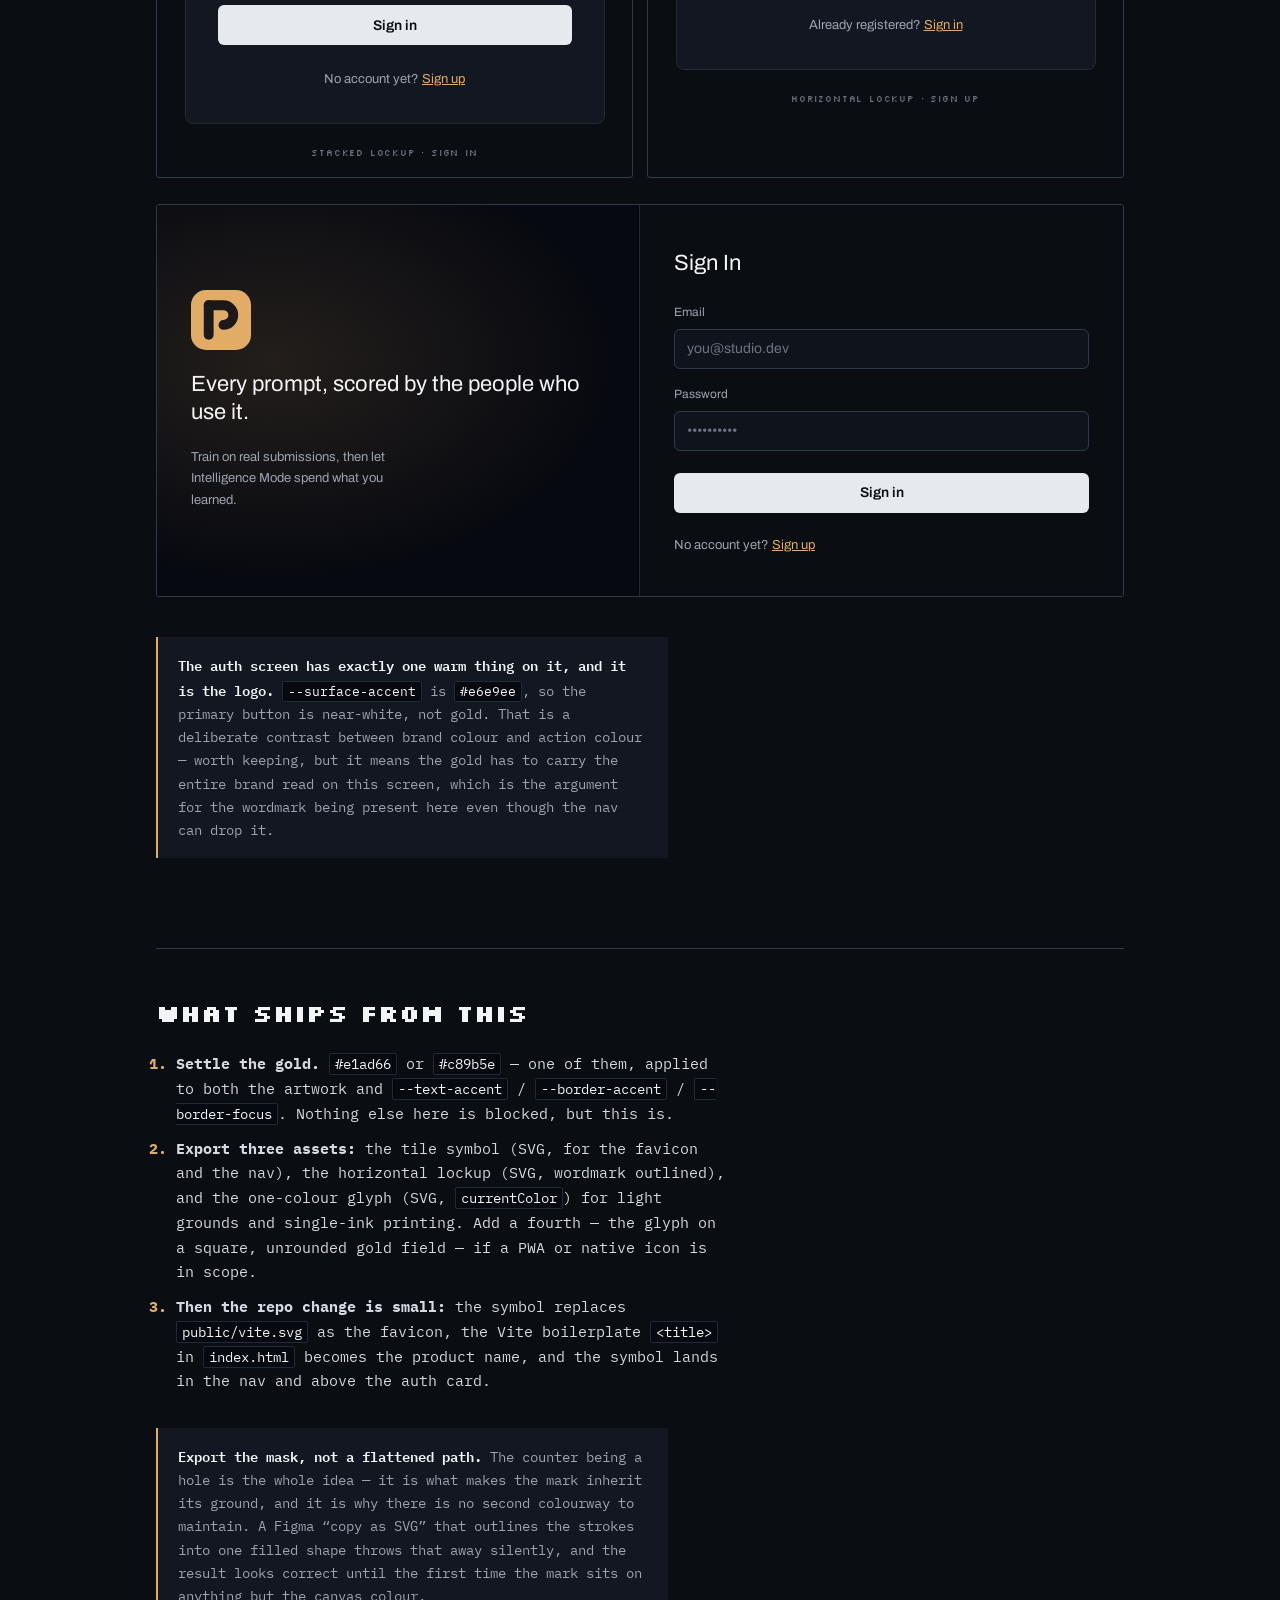
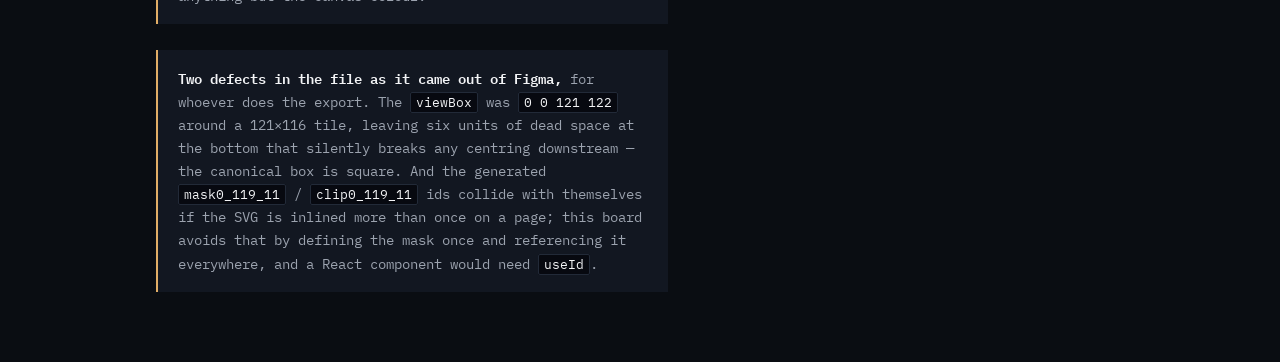
==== commit 40d9c6f7: "Revert "Show why the bowl stays open" This reverts commit 45055596eaa0873564c9337fa609df02f2e10d29." ====
--- a/index.html
+++ b/index.html
@@ -19,13 +19,6 @@
 			<g transform="translate(10.8,10.8) scale(0.82) translate(6,0)" fill="none" stroke="#000" stroke-width="24" stroke-linecap="round" stroke-linejoin="round">
 				<path d="M24 24 V96"></path>
 				<path d="M24 24 H60 A24 24 0 0 1 60 72"></path>
-			</g>
-		</mask>
-		<mask id="p-knockout-closed" maskUnits="userSpaceOnUse" x="0" y="0" width="120" height="120">
-			<rect width="120" height="120" fill="#fff"></rect>
-			<g transform="translate(10.8,10.8) scale(0.82) translate(6,0)" fill="none" stroke="#000" stroke-width="24" stroke-linecap="round" stroke-linejoin="round">
-				<path d="M24 24 V96"></path>
-				<path d="M24 24 H60 A24 24 0 0 1 60 72 H24"></path>
 			</g>
 		</mask>
 	</defs>
@@ -120,39 +113,6 @@
 		</dl>
 	</section>
 
-	<!-- ═══════════ 01b WHY THE BOWL STAYS OPEN ═══════════ -->
-	<section class="section">
-		<div class="section-head">
-			<p class="eyebrow">01b</p>
-			<h2>Why the bowl stays open</h2>
-			<p>The bowl arcs down and stops a gap short of the stem. That gap is not a stylistic tic &mdash; it is what keeps the gold a single connected shape. Both marks below are the same construction; only the bowl differs. They are shown over a graded ground so the difference is visible.</p>
-		</div>
-
-		<div class="bowl-compare">
-			<div class="bowl-cell">
-				<div class="bowl-stage">
-					<svg class="mark" viewBox="0 0 120 120" role="img" aria-label="Shipped mark: the bowl stops short of the stem, so the gold stays one connected shape">
-						<rect width="120" height="120" rx="30" fill="var(--tile)" mask="url(#p-knockout)"></rect>
-					</svg>
-				</div>
-				<span class="label">Open bowl &middot; shipped</span>
-				<p class="bowl-note">The counter stays joined to the rest of the tile through the gap. All the gold is <b>one piece</b>.</p>
-			</div>
-
-			<div class="bowl-cell bowl-cell-bad">
-				<div class="bowl-stage">
-					<svg class="mark" viewBox="0 0 120 120" role="img" aria-label="Rejected alternative: the bowl closes onto the stem, leaving the counter as an isolated island of gold">
-						<rect width="120" height="120" rx="30" fill="var(--tile)" mask="url(#p-knockout-closed)"></rect>
-					</svg>
-				</div>
-				<span class="label">Closed bowl &middot; rejected</span>
-				<p class="bowl-note">Sealing the bowl cuts the counter loose. That centre dot is an <b>island</b> &mdash; gold touching nothing.</p>
-			</div>
-		</div>
-
-		<p class="note"><b>An island is a liability, not just an inelegance.</b> A disconnected region is the first thing antialiasing eats when the mark scales down, and it is the first thing a path optimiser or a flatten-to-single-path export can silently drop. The open bowl removes the failure mode rather than managing it. The letter still reads: a familiar form with a small interruption is perceived as closed, which is another reason this construction needs a letter rather than an abstract shape &mdash; there has to be a form the eye already knows in order to complete it.</p>
-	</section>
-
 	<!-- ═══════════════════ 02 LOCKUPS ═══════════════════ -->
 	<section class="section">
 		<div class="section-head">
--- a/css/main.css
+++ b/css/main.css
@@ -243,53 +243,6 @@
 
 	.spec dd { margin: 0; color: var(--ink-body); }
 
-	/* ─────────────────── 01b bowl comparison ──────────────────────── */
-
-	.bowl-compare {
-		display: grid;
-		grid-template-columns: repeat(auto-fit, minmax(240px, 1fr));
-		gap: 14px;
-	}
-
-	.bowl-cell {
-		border: 1px solid var(--rule);
-		border-radius: 3px;
-		background: var(--card);
-		padding: 0 0 16px;
-		display: flex;
-		flex-direction: column;
-		align-items: center;
-		gap: 12px;
-		overflow: hidden;
-	}
-
-	.bowl-stage {
-		width: 100%;
-		padding: 34px 20px;
-		display: flex;
-		justify-content: center;
-		background:
-			radial-gradient(circle at 28% 26%, rgb(122 168 214 / 34%), transparent 58%),
-			linear-gradient(140deg, #2b3346, #191f2c 52%, #33262b);
-		border-bottom: 1px solid var(--rule-subtle);
-	}
-
-	.bowl-stage .mark { width: 132px; }
-
-	.bowl-note {
-		margin: 0;
-		padding: 0 18px;
-		font-size: 13px;
-		line-height: 1.55;
-		color: var(--ink-muted);
-		text-align: center;
-	}
-
-	.bowl-note b { color: var(--ink-strong); font-weight: 600; }
-
-	.bowl-cell-bad { border-color: color-mix(in srgb, var(--fg-danger, #f87171) 34%, var(--rule)); }
-	.bowl-cell-bad .label { color: var(--fg-danger, #f87171); }
-
 	/* ───────────────────────── 02 lockups ─────────────────────────── */
 
 	.lockup-grid {
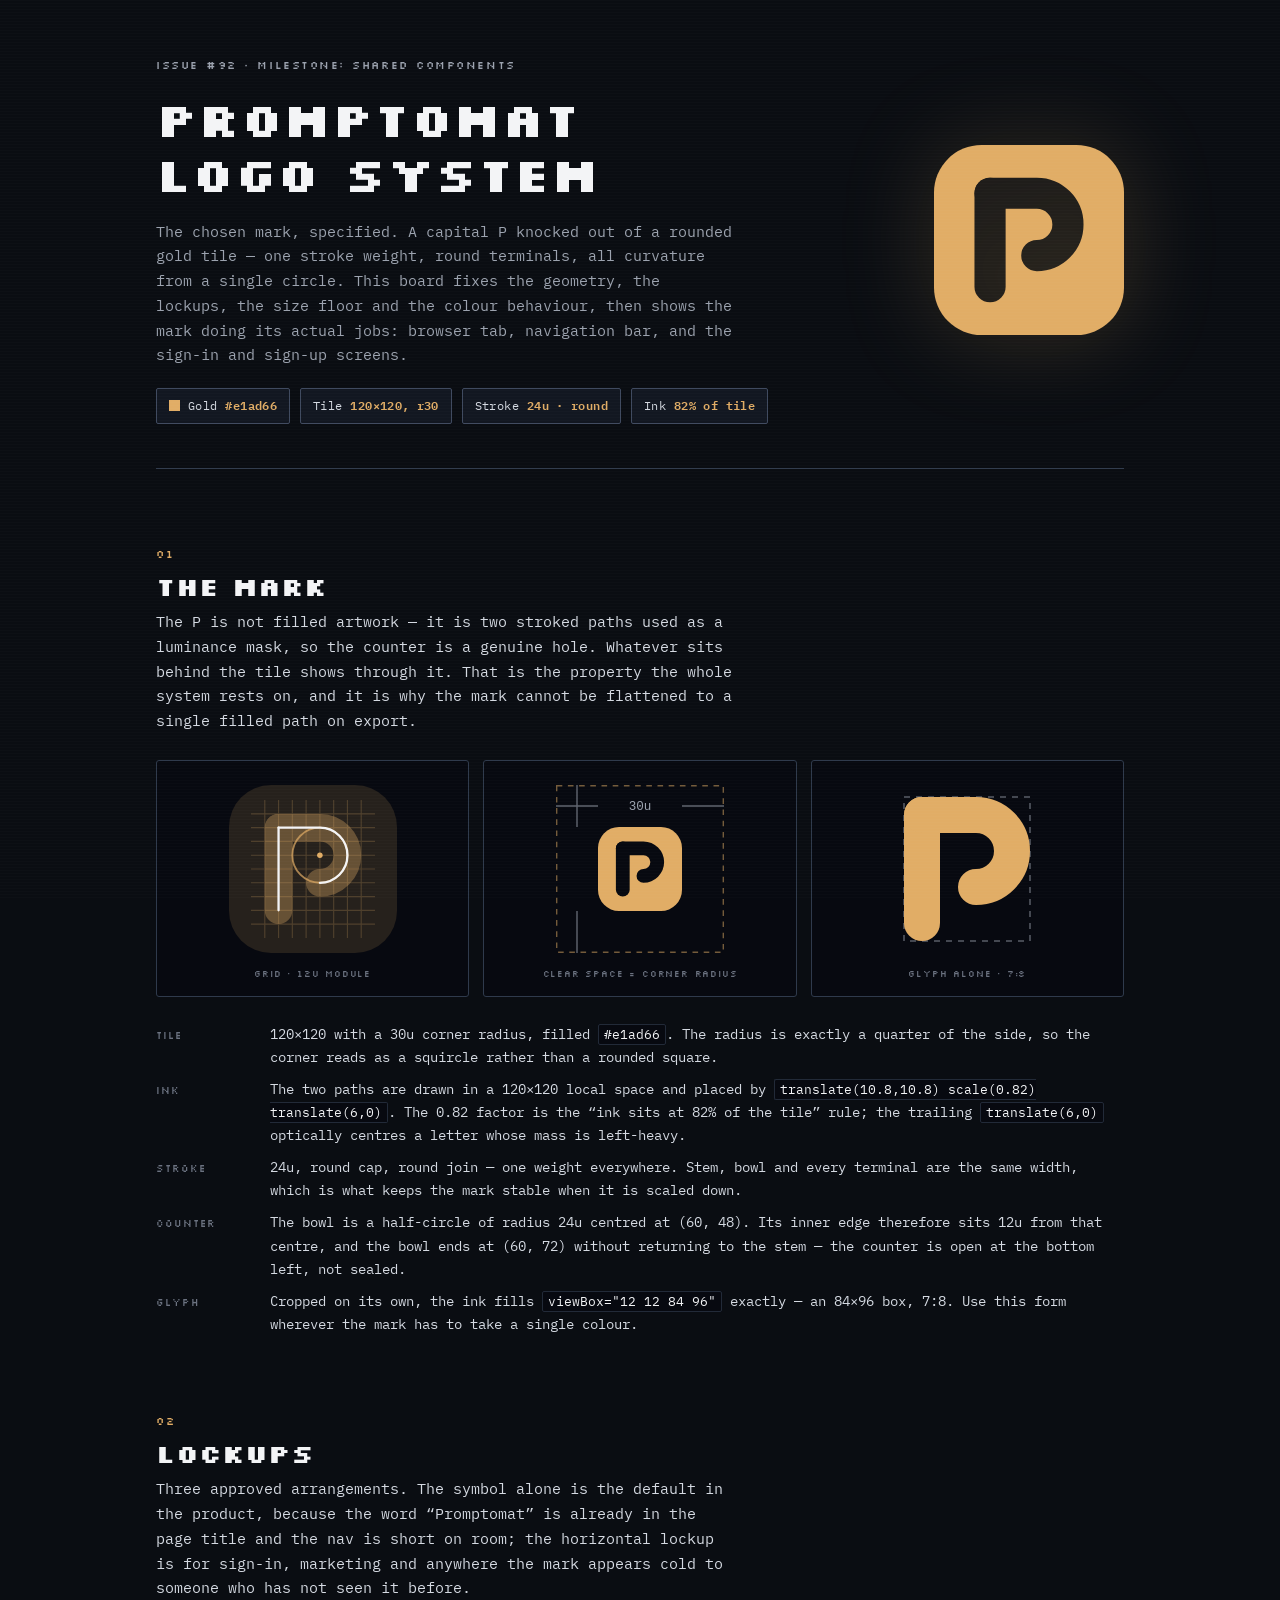
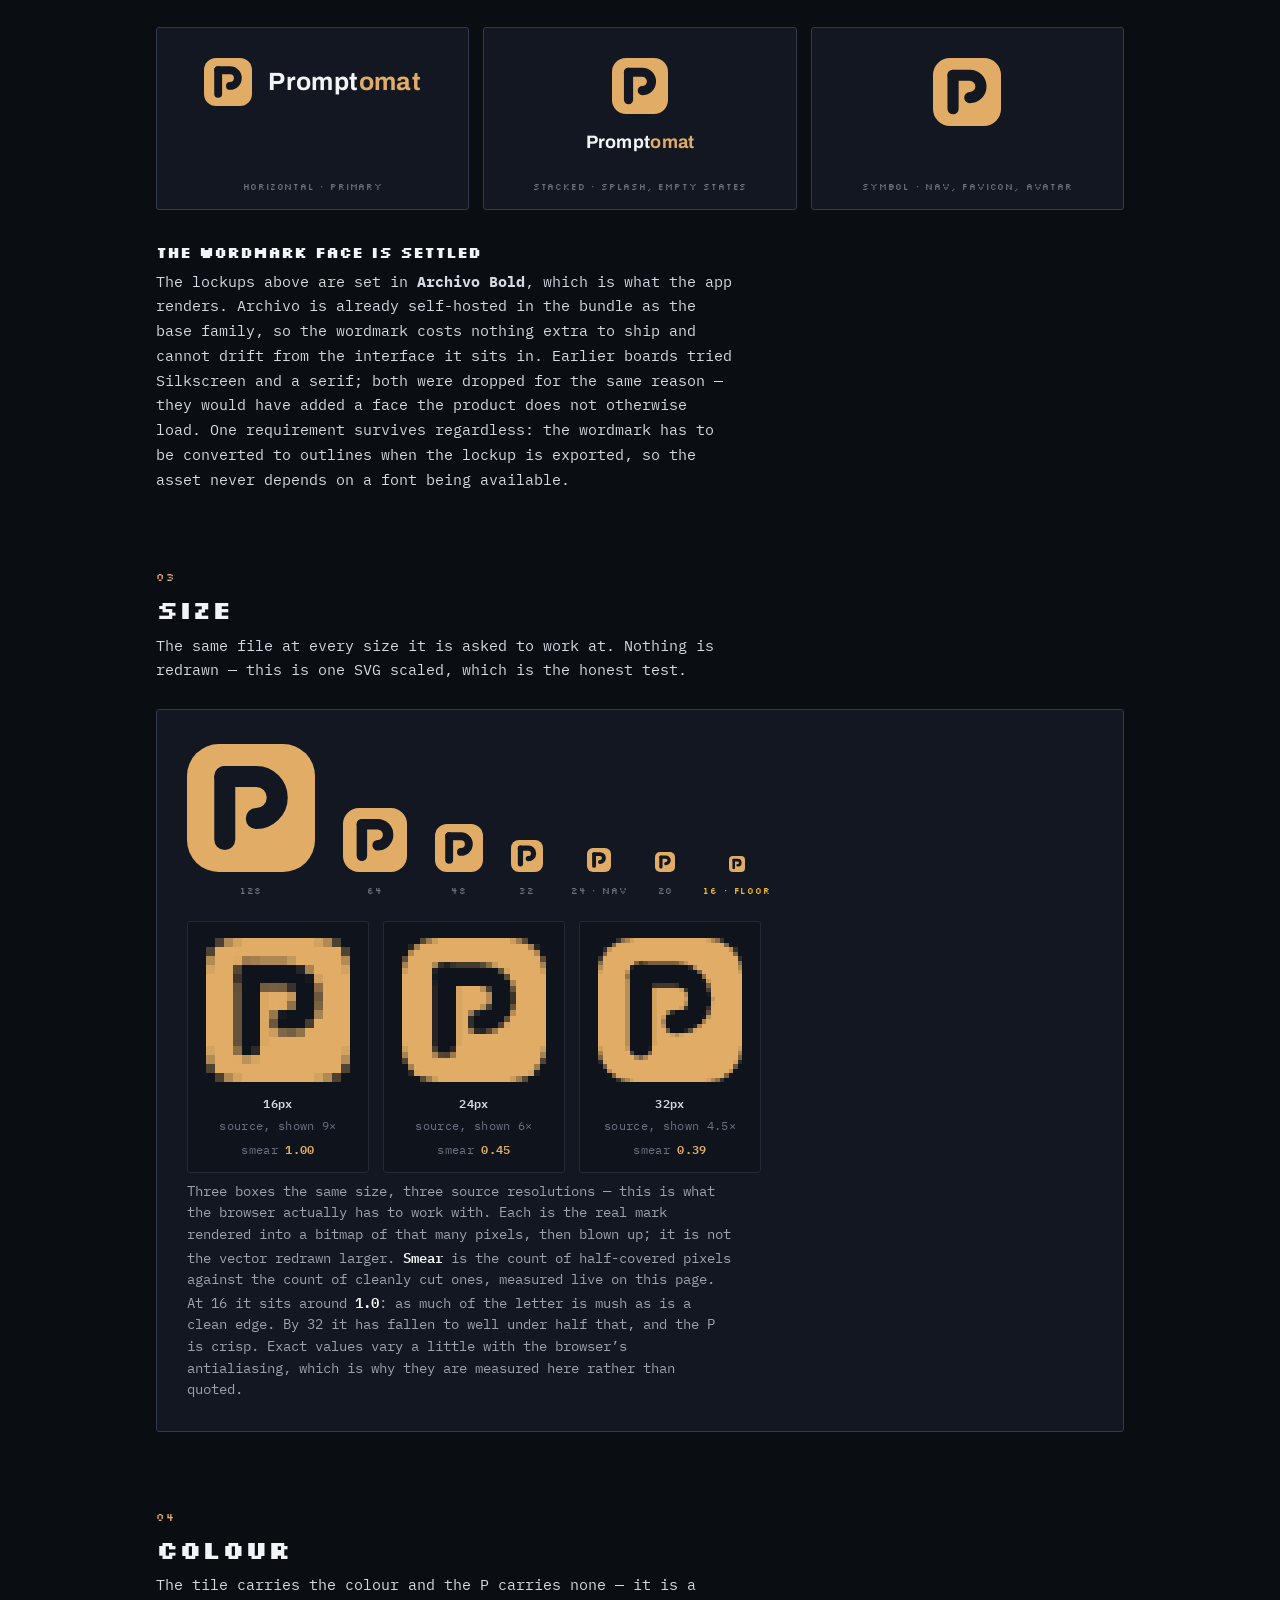
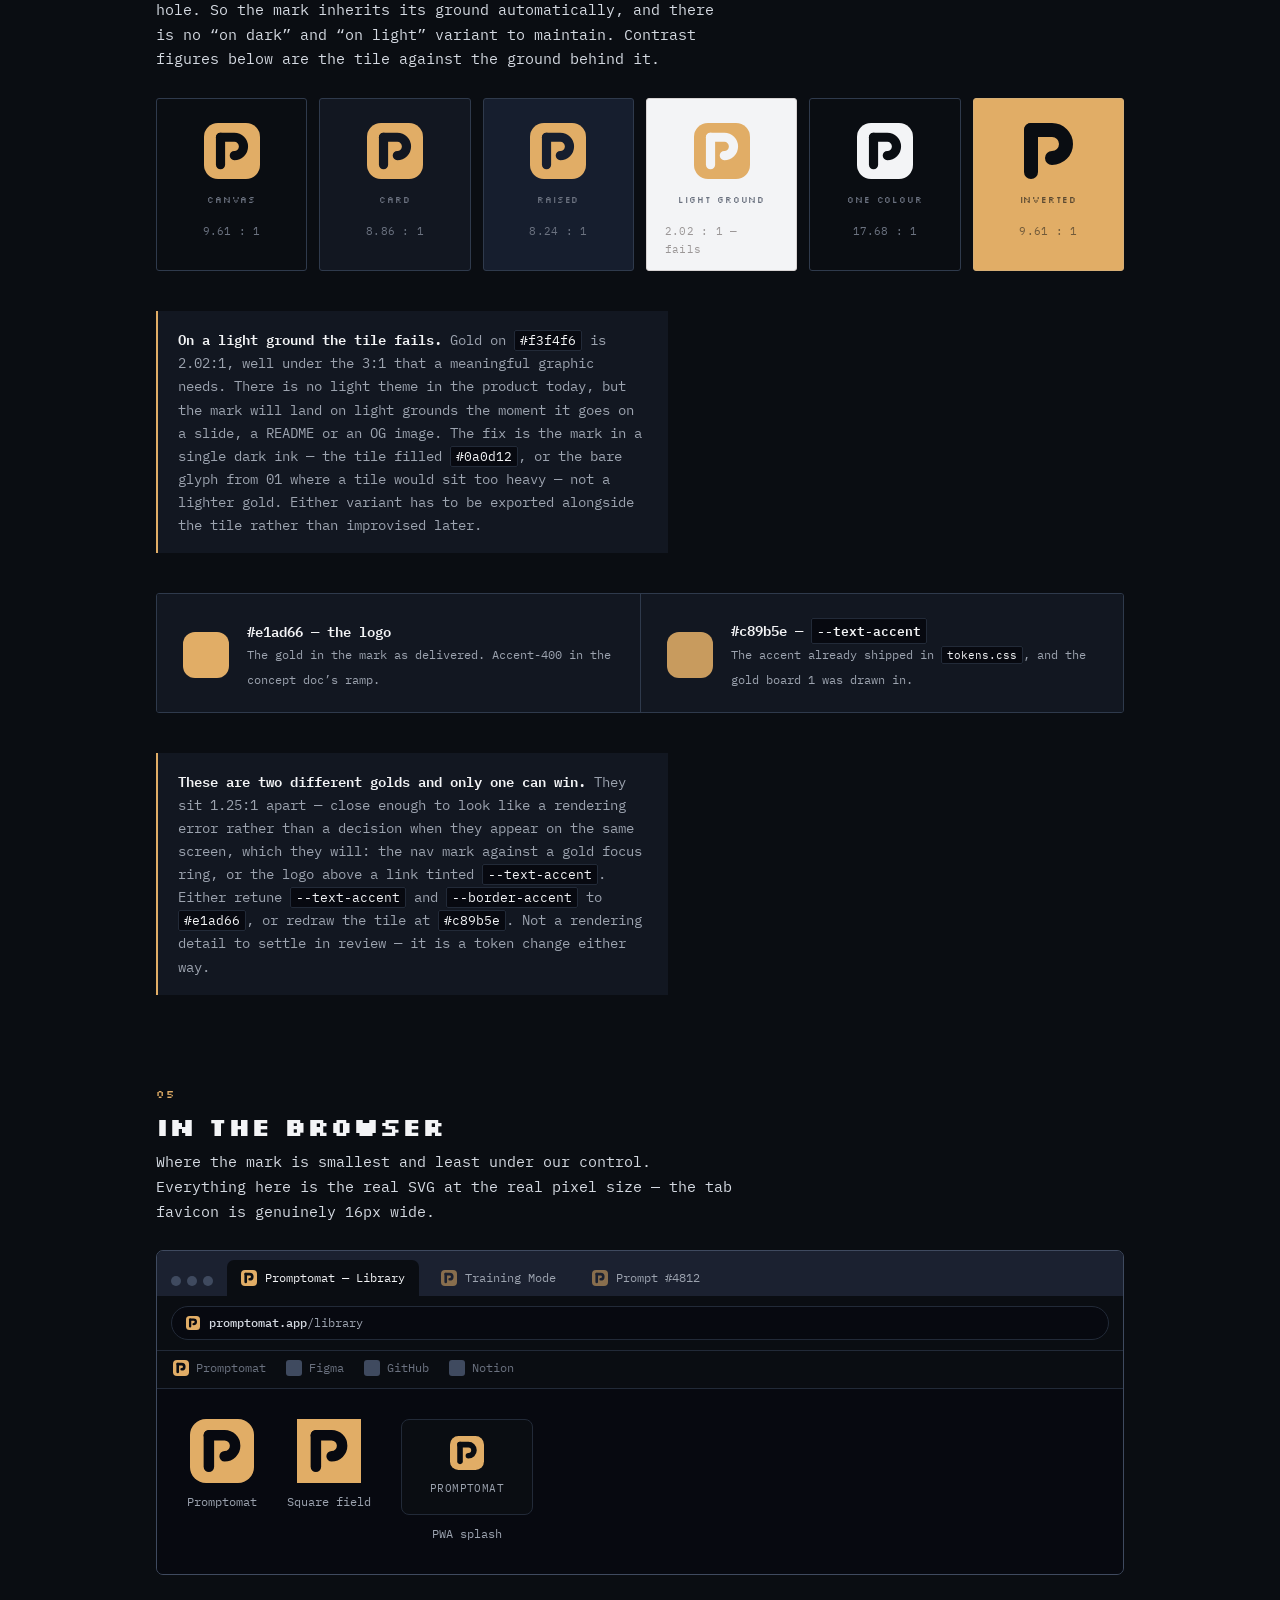
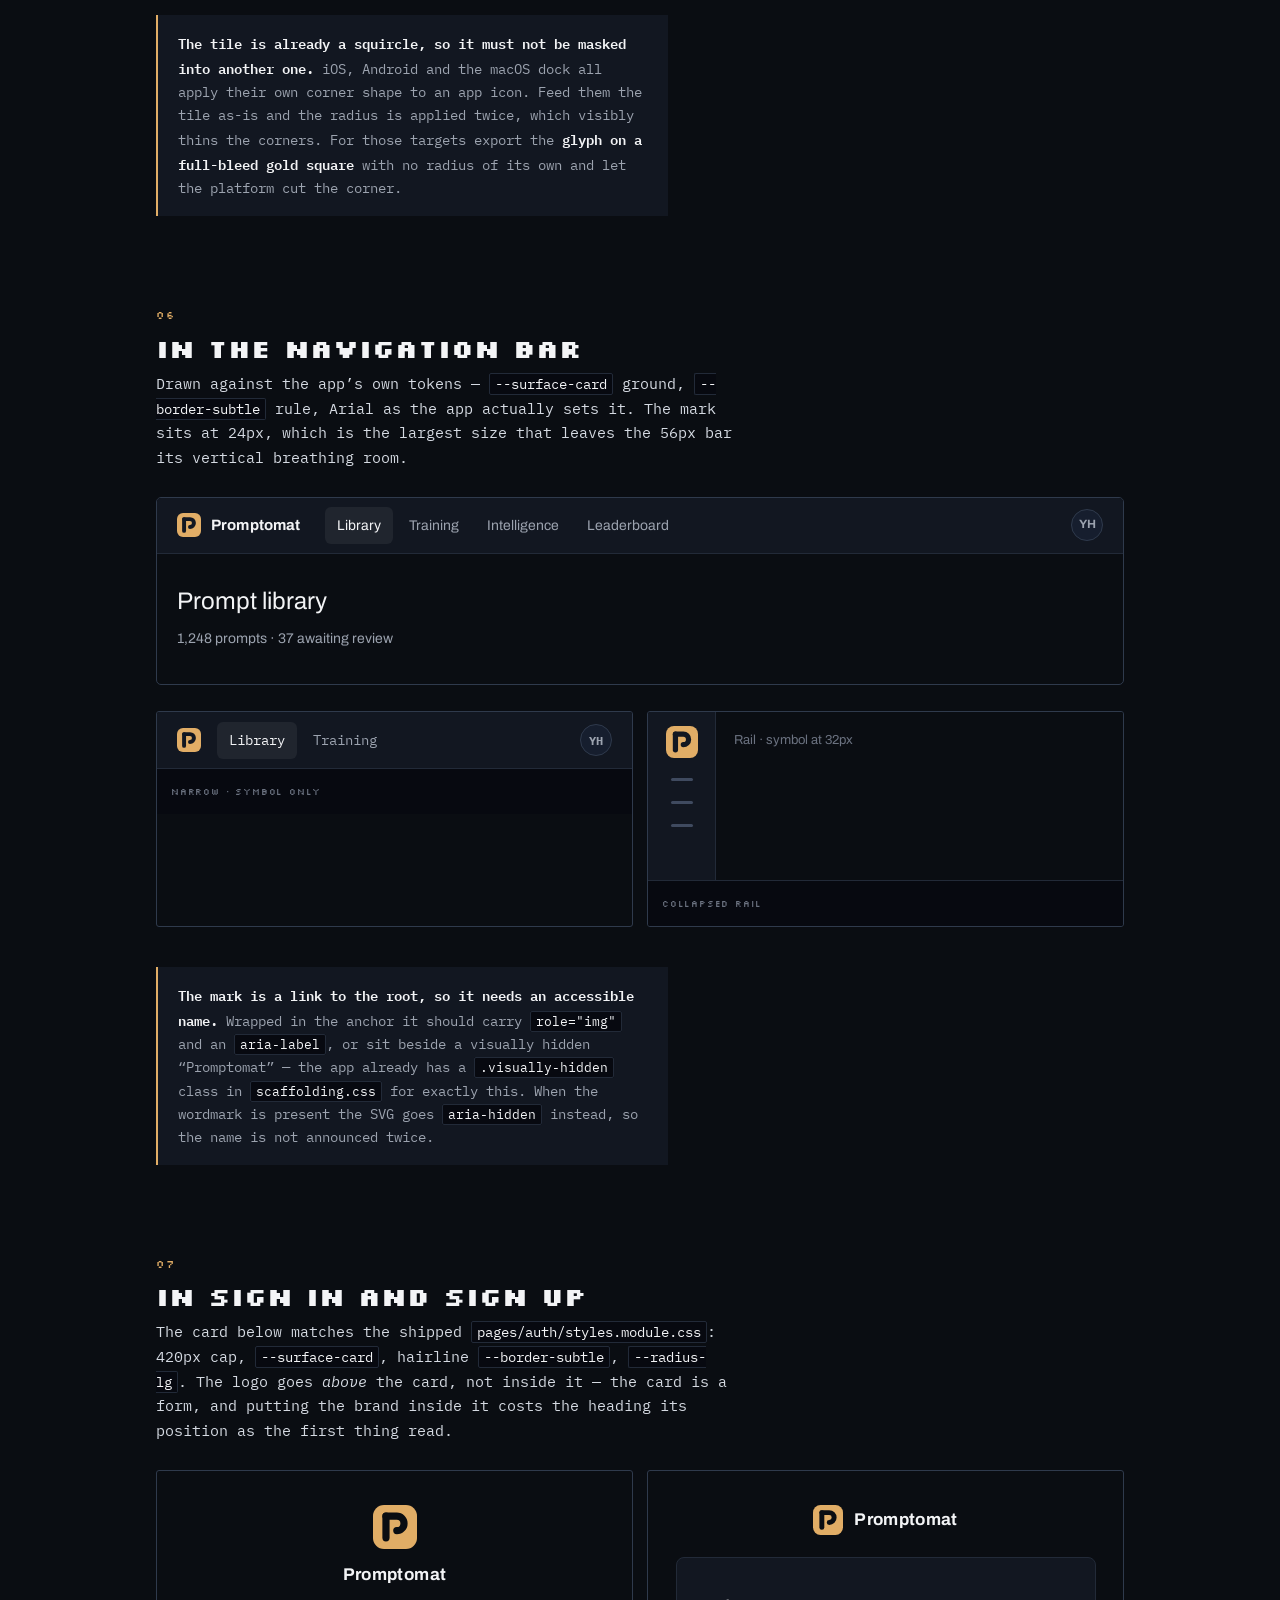
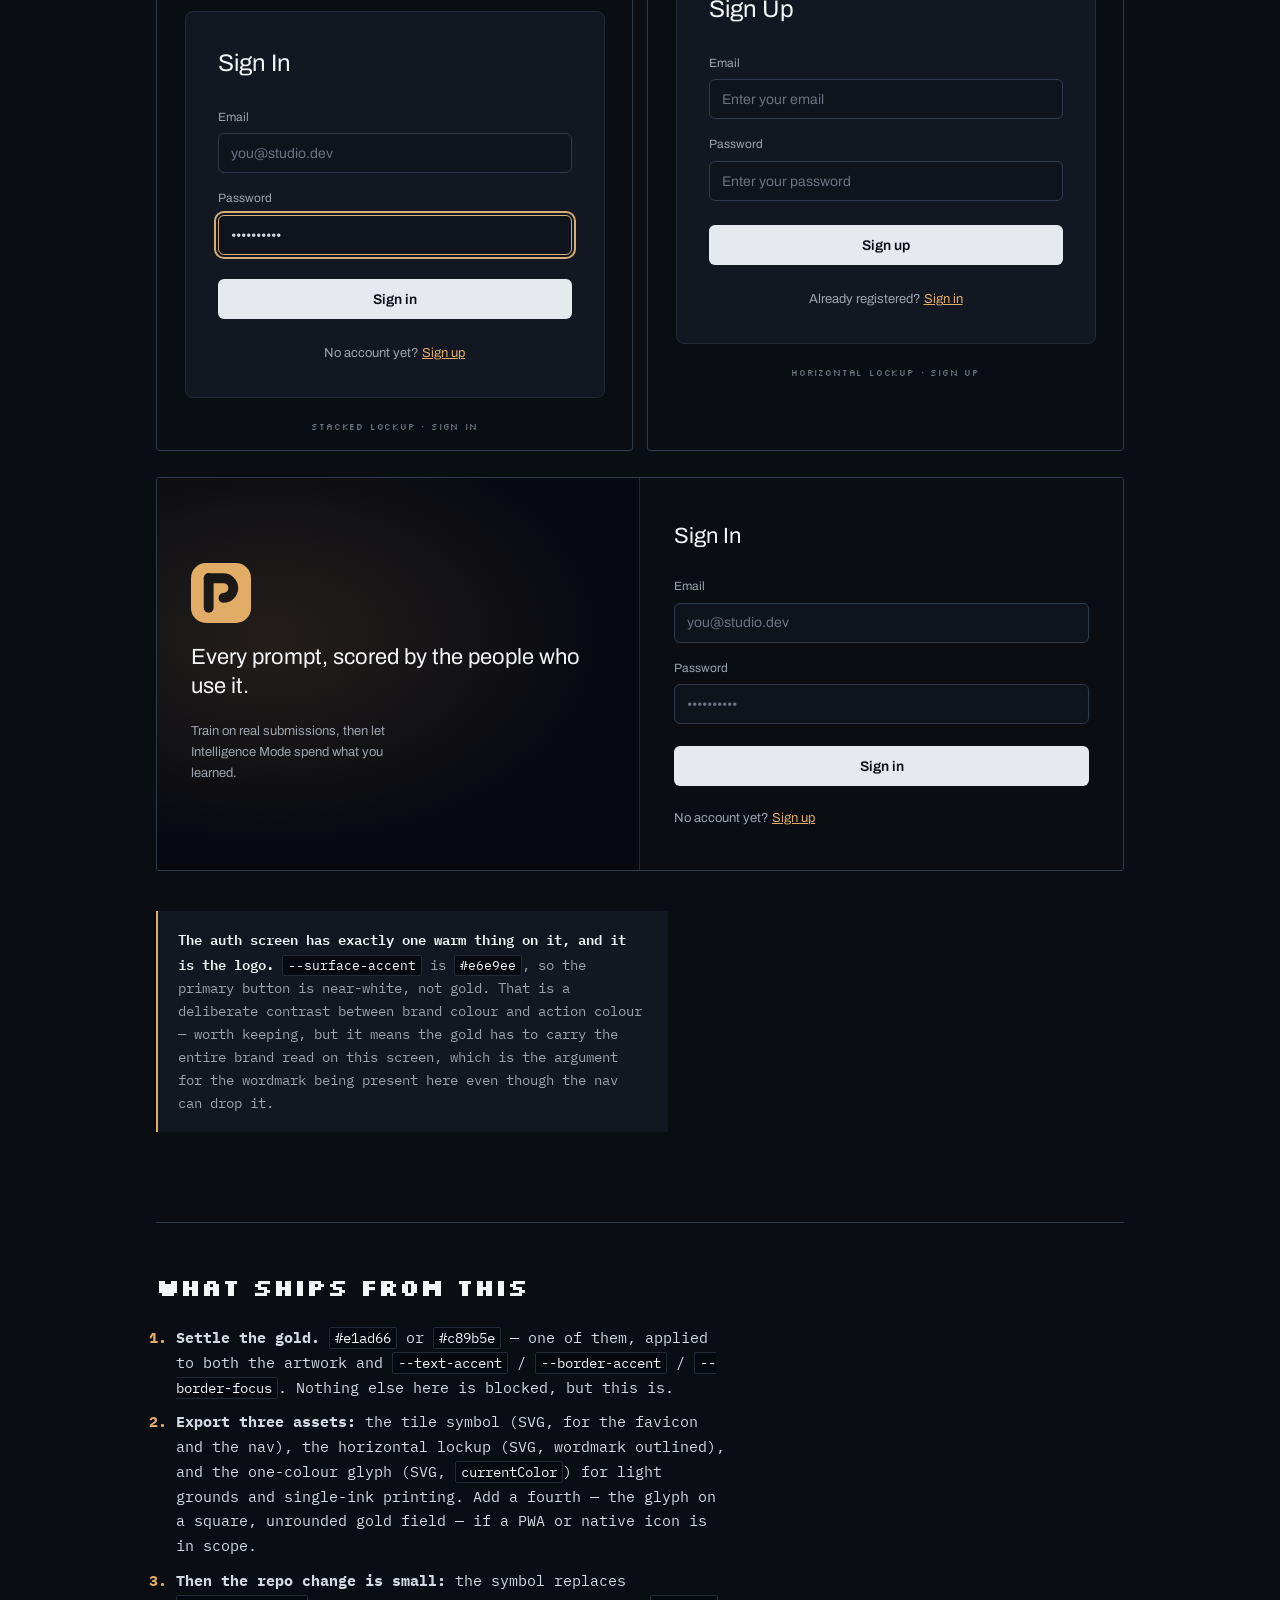
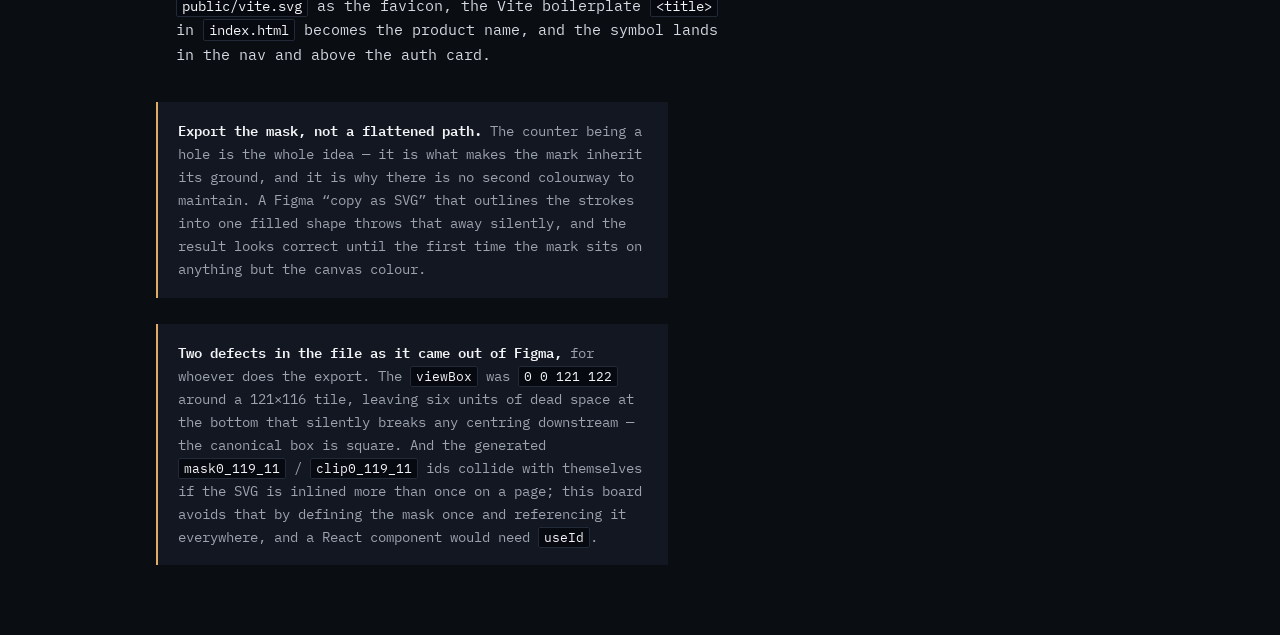
==== commit fe7a02a9: "Show real rasterisation at small sizes The 16px zoom panel displayed an SVG at 96px with image-rende" ====
--- a/index.html
+++ b/index.html
@@ -191,15 +191,22 @@
 				</div>
 			</div>
 
-			<div class="zoom-row">
-				<div class="zoom">
-					<svg class="mark z16" viewBox="0 0 120 120" aria-hidden="true"><rect width="120" height="120" rx="30" fill="var(--tile)" mask="url(#p-knockout)"></rect></svg>
-					<span class="label">16px, magnified 6&times;</span>
-				</div>
-				<div class="zoom" style="justify-content: center">
-					<p style="margin: 0; max-width: 44ch; font-size: 13.5px; color: var(--ink-muted)">At a 16px render the counter is about <b style="color: var(--ink-strong)">2.6px</b> across and the stem-to-bowl gap about 2.6px. Both survive on a 2&times; display and both close up on a 1&times; one. <b style="color: var(--ink-strong)">Ship the favicon as SVG</b> &mdash; browsers rasterise it at 32px for the tab and 48px for bookmarks, which clears the floor. Do not generate a 16&times;16 ICO from this file without redrawing the counter.</p>
-				</div>
-			</div>
+			<div class="raster-row">
+				<figure class="raster">
+					<canvas class="raster-canvas" data-size="16" width="144" height="144" role="img" aria-label="The mark rasterised at 16 pixels, then magnified nine times"></canvas>
+					<figcaption><b>16px</b> source, shown 9&times;<span class="raster-ratio">smear <span data-ratio>&mdash;</span></span></figcaption>
+				</figure>
+				<figure class="raster">
+					<canvas class="raster-canvas" data-size="24" width="144" height="144" role="img" aria-label="The mark rasterised at 24 pixels, then magnified six times"></canvas>
+					<figcaption><b>24px</b> source, shown 6&times;<span class="raster-ratio">smear <span data-ratio>&mdash;</span></span></figcaption>
+				</figure>
+				<figure class="raster">
+					<canvas class="raster-canvas" data-size="32" width="144" height="144" role="img" aria-label="The mark rasterised at 32 pixels, then magnified four and a half times"></canvas>
+					<figcaption><b>32px</b> source, shown 4.5&times;<span class="raster-ratio">smear <span data-ratio>&mdash;</span></span></figcaption>
+				</figure>
+			</div>
+
+			<p class="raster-note">Three boxes the same size, three source resolutions &mdash; this is what the browser actually has to work with. Each is the real mark rendered into a bitmap of that many pixels, then blown up; it is not the vector redrawn larger. <b>Smear</b> is the count of half-covered pixels against the count of cleanly cut ones, measured live on this page. At 16 it sits around <b>1.0</b>: as much of the letter is mush as is a clean edge. By 32 it has fallen to well under half that, and the P is crisp. Exact values vary a little with the browser&rsquo;s antialiasing, which is why they are measured here rather than quoted.</p>
 		</div>
 	</section>
 
@@ -486,3 +493,54 @@
 
 </body>
 </html>
+
+<script>
+	(() => {
+		const MARK = `<svg xmlns="http://www.w3.org/2000/svg" viewBox="0 0 120 120" width="120" height="120">
+	<mask id="m" maskUnits="userSpaceOnUse" x="0" y="0" width="120" height="120">
+		<rect width="120" height="120" fill="#fff"/>
+		<g transform="translate(10.8,10.8) scale(0.82) translate(6,0)" fill="none" stroke="#000" stroke-width="24" stroke-linecap="round" stroke-linejoin="round">
+			<path d="M24 24 V96"/>
+			<path d="M24 24 H60 A24 24 0 0 1 60 72"/>
+		</g>
+	</mask>
+	<rect width="120" height="120" rx="30" fill="#e1ad66" mask="url(#m)"/>
+</svg>`;
+
+		const HOLE = 40;
+		const SOLID = 215;
+
+		const render = (image) => {
+			for (const canvas of document.querySelectorAll(".raster-canvas")) {
+				const size = Number(canvas.dataset.size);
+
+				const source = document.createElement("canvas");
+				source.width = source.height = size;
+				const sourceContext = source.getContext("2d", { willReadFrequently: true });
+				sourceContext.drawImage(image, 0, 0, size, size);
+
+				const { data } = sourceContext.getImageData(0, 0, size, size);
+				let hole = 0;
+				let partial = 0;
+				for (let index = 3; index < data.length; index += 4) {
+					const alpha = data[index];
+					if (alpha < HOLE) hole += 1;
+					else if (alpha <= SOLID) partial += 1;
+				}
+
+				const context = canvas.getContext("2d");
+				context.imageSmoothingEnabled = false;
+				context.clearRect(0, 0, canvas.width, canvas.height);
+				context.drawImage(source, 0, 0, canvas.width, canvas.height);
+
+				const readout = canvas.closest(".raster").querySelector("[data-ratio]");
+				if (readout) readout.textContent = hole ? (partial / hole).toFixed(2) : "n/a";
+			}
+		};
+
+		const image = new Image();
+		image.addEventListener("load", () => render(image));
+		image.src = "data:image/svg+xml;charset=utf-8," + encodeURIComponent(MARK);
+	})();
+</script>
+
--- a/css/main.css
+++ b/css/main.css
@@ -324,27 +324,62 @@
 
 	.size-cell.marginal .label { color: var(--fg-warning, #fbbf24); }
 
-	.zoom-row {
+	.raster-row {
 		display: flex;
 		flex-wrap: wrap;
 		gap: 14px;
-		padding: 0 30px 30px;
-	}
-
-	.zoom {
+		padding: 0 30px 8px;
+	}
+
+	.raster {
+		margin: 0;
 		border: 1px solid var(--rule-subtle);
 		border-radius: 3px;
 		background: var(--inset);
-		padding: 16px 18px 10px;
-		display: flex;
-		flex-direction: column;
-		align-items: center;
-		gap: 10px;
-	}
-
-	.zoom .mark { image-rendering: pixelated; }
-
-	.z16 { width: 96px; }
+		padding: 16px 18px 12px;
+		display: flex;
+		flex-direction: column;
+		align-items: center;
+		gap: 12px;
+	}
+
+	.raster-canvas {
+		display: block;
+		width: 144px;
+		height: 144px;
+		image-rendering: pixelated;
+	}
+
+	.raster figcaption {
+		display: flex;
+		flex-direction: column;
+		align-items: center;
+		gap: 4px;
+		font-size: 11.5px;
+		letter-spacing: 0.03em;
+		color: var(--ink-faint);
+	}
+
+	.raster figcaption b { color: var(--ink-body); font-weight: 600; }
+
+	.raster-ratio {
+		font-variant-numeric: tabular-nums;
+		color: var(--ink-faint);
+	}
+
+	.raster-ratio [data-ratio] { color: var(--brand-gold); font-weight: 600; }
+
+	.raster-note {
+		margin: 0;
+		padding: 0 30px 30px;
+		max-width: 76ch;
+		font-size: 13.5px;
+		line-height: 1.6;
+		color: var(--ink-muted);
+	}
+
+	.raster-note b { color: var(--ink-strong); font-weight: 600; }
+
 
 	/* ────────────────────────── 04 colour ─────────────────────────── */
 
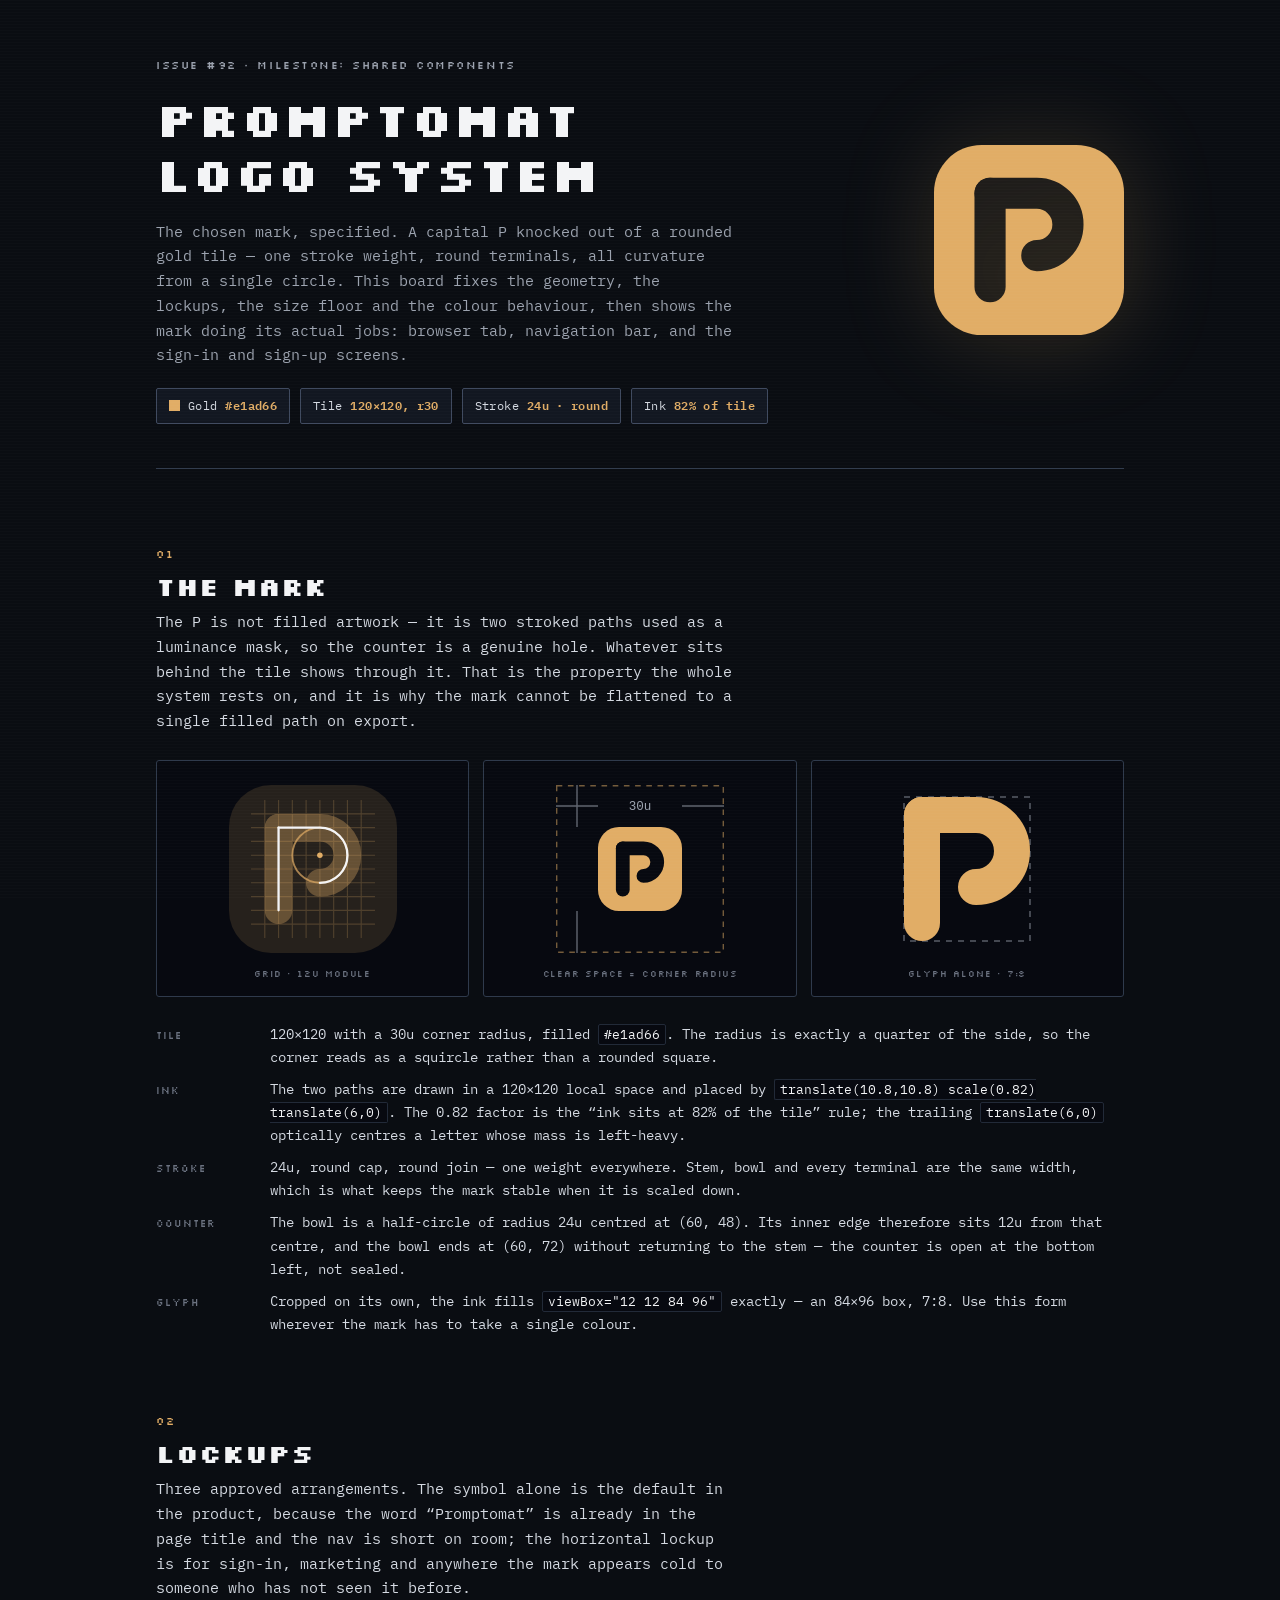
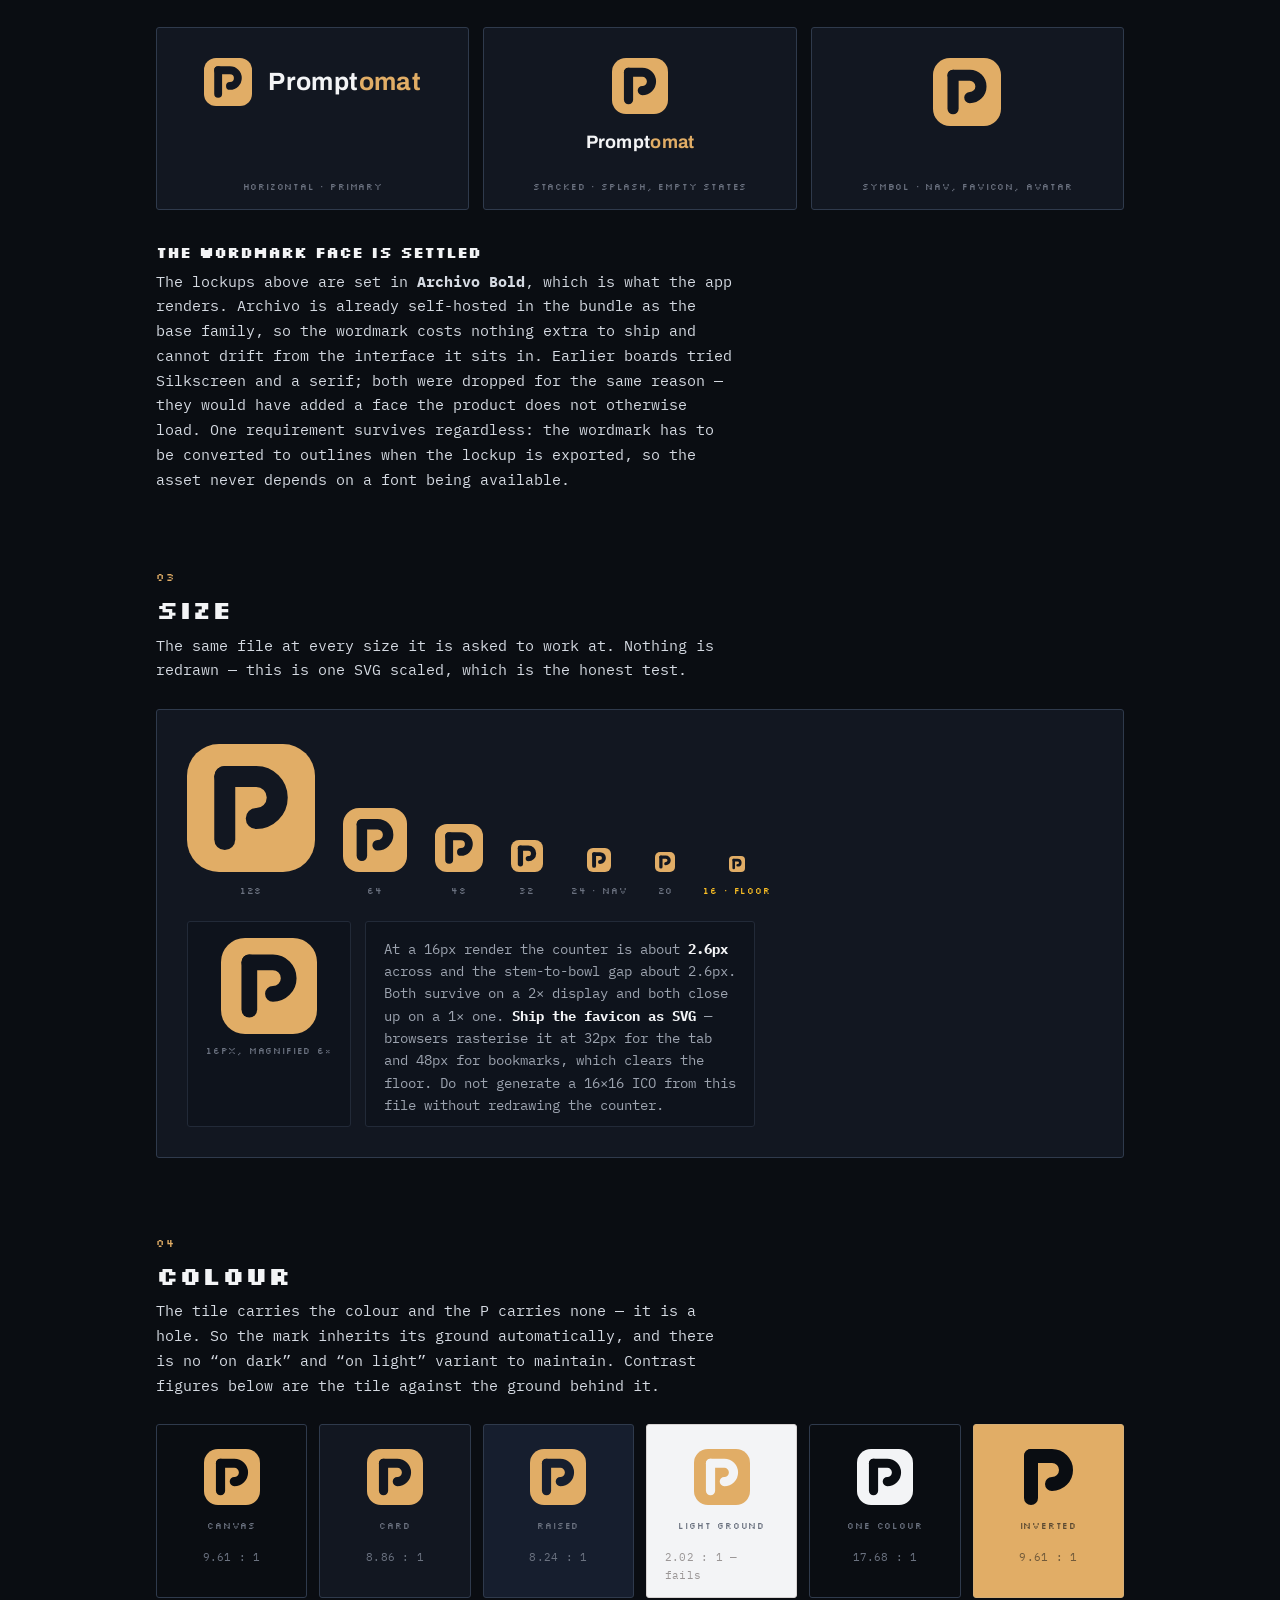
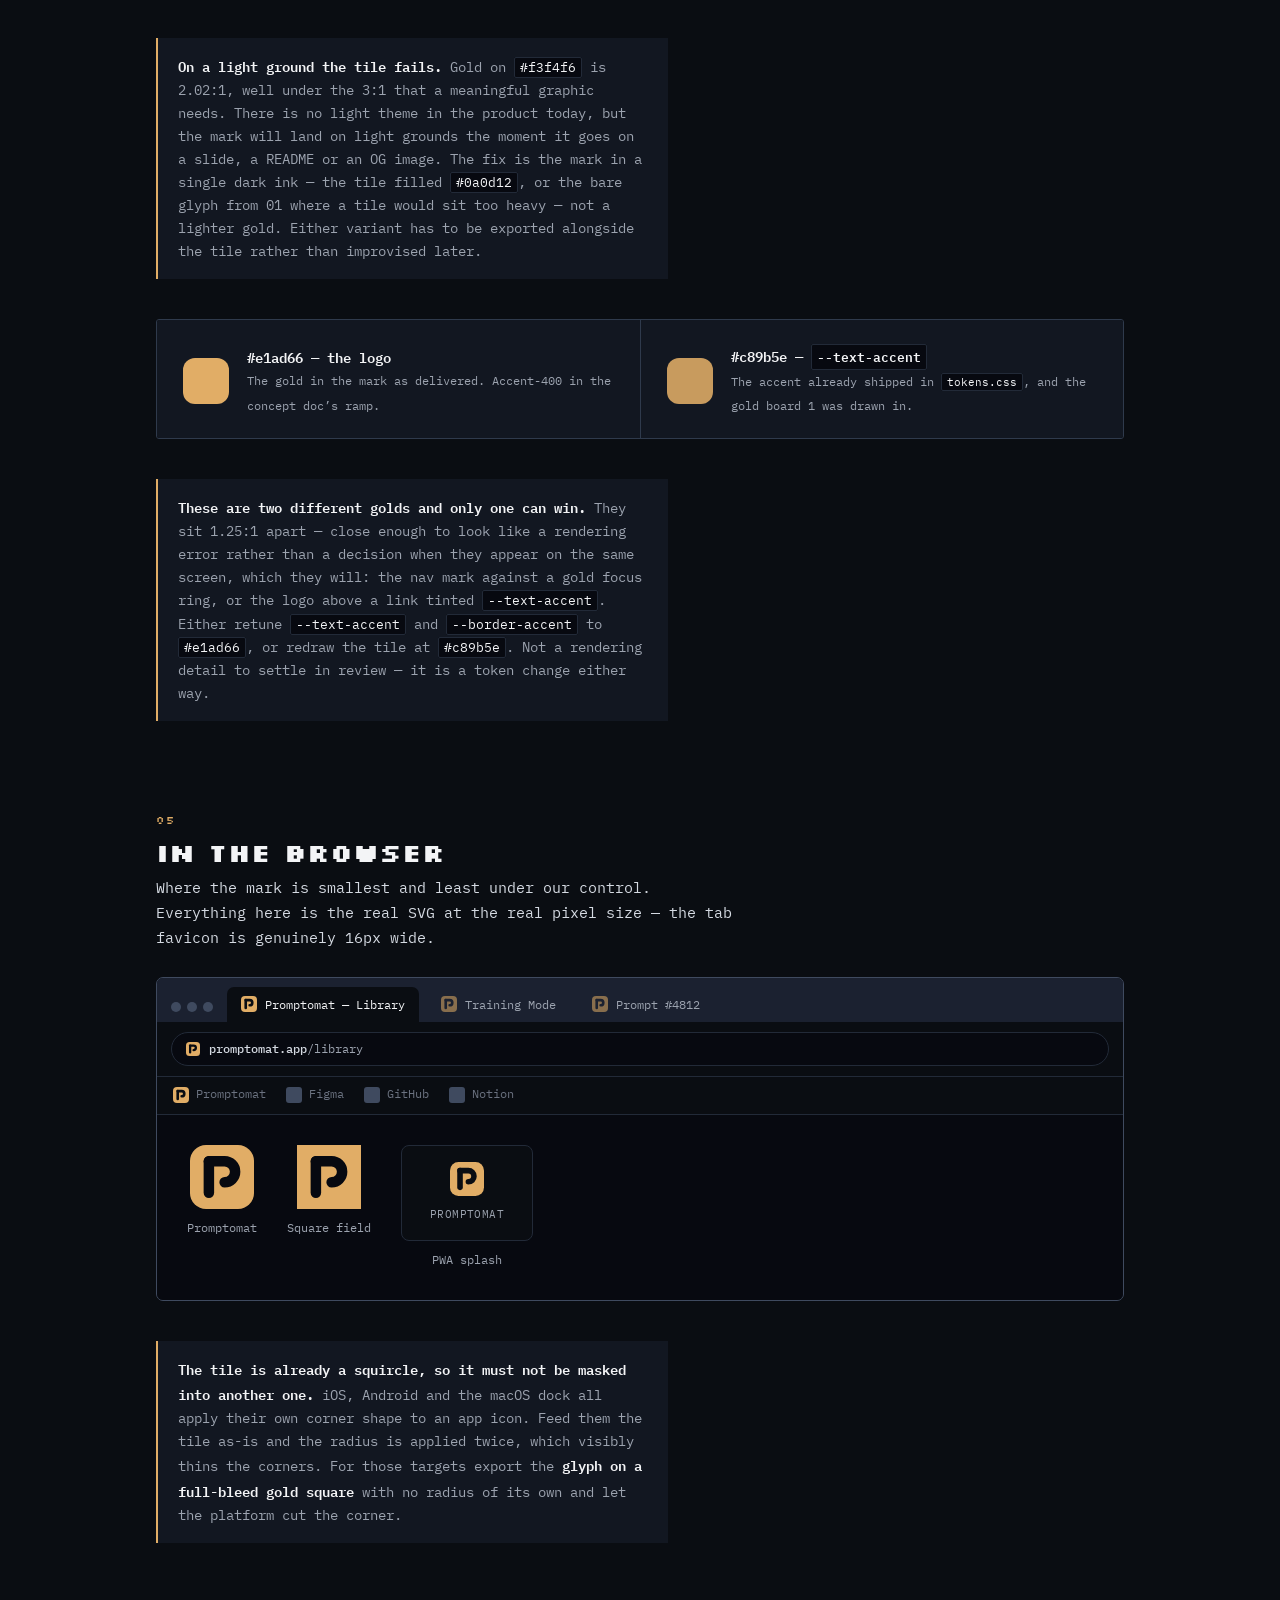
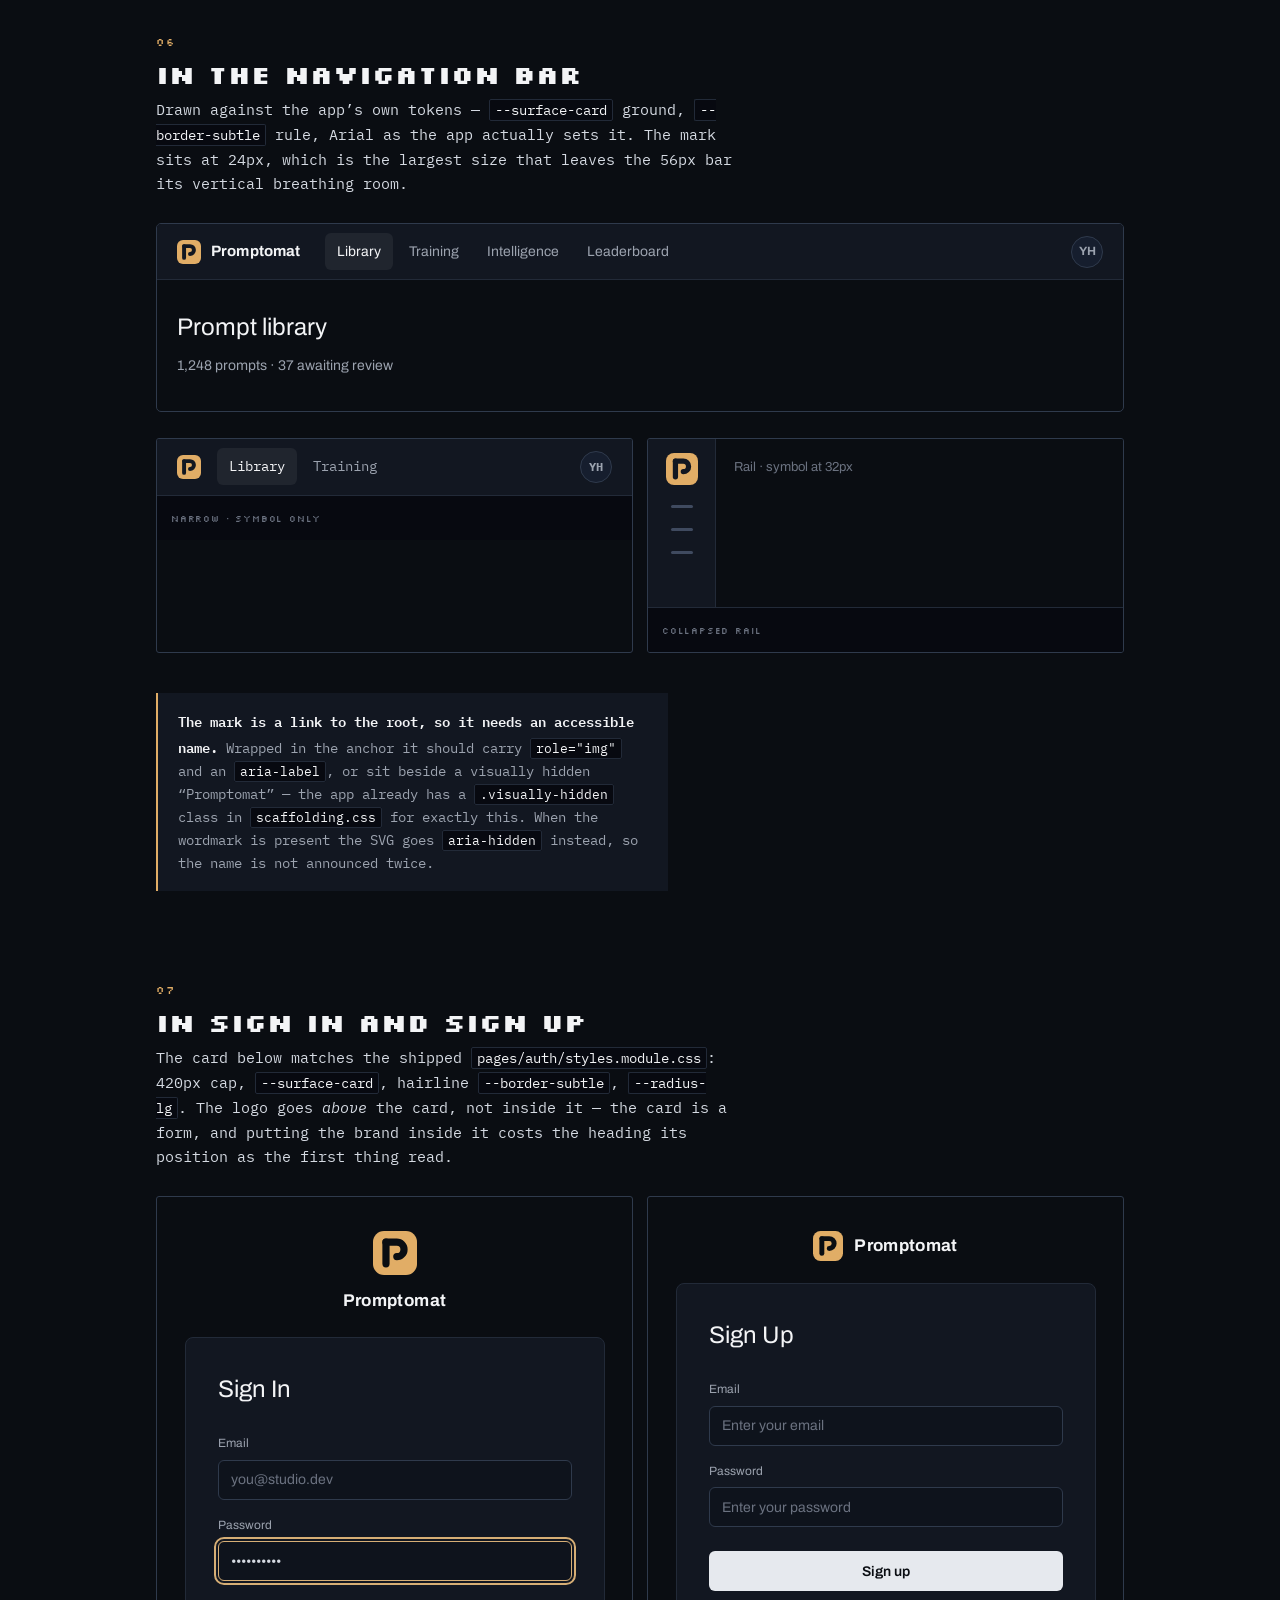
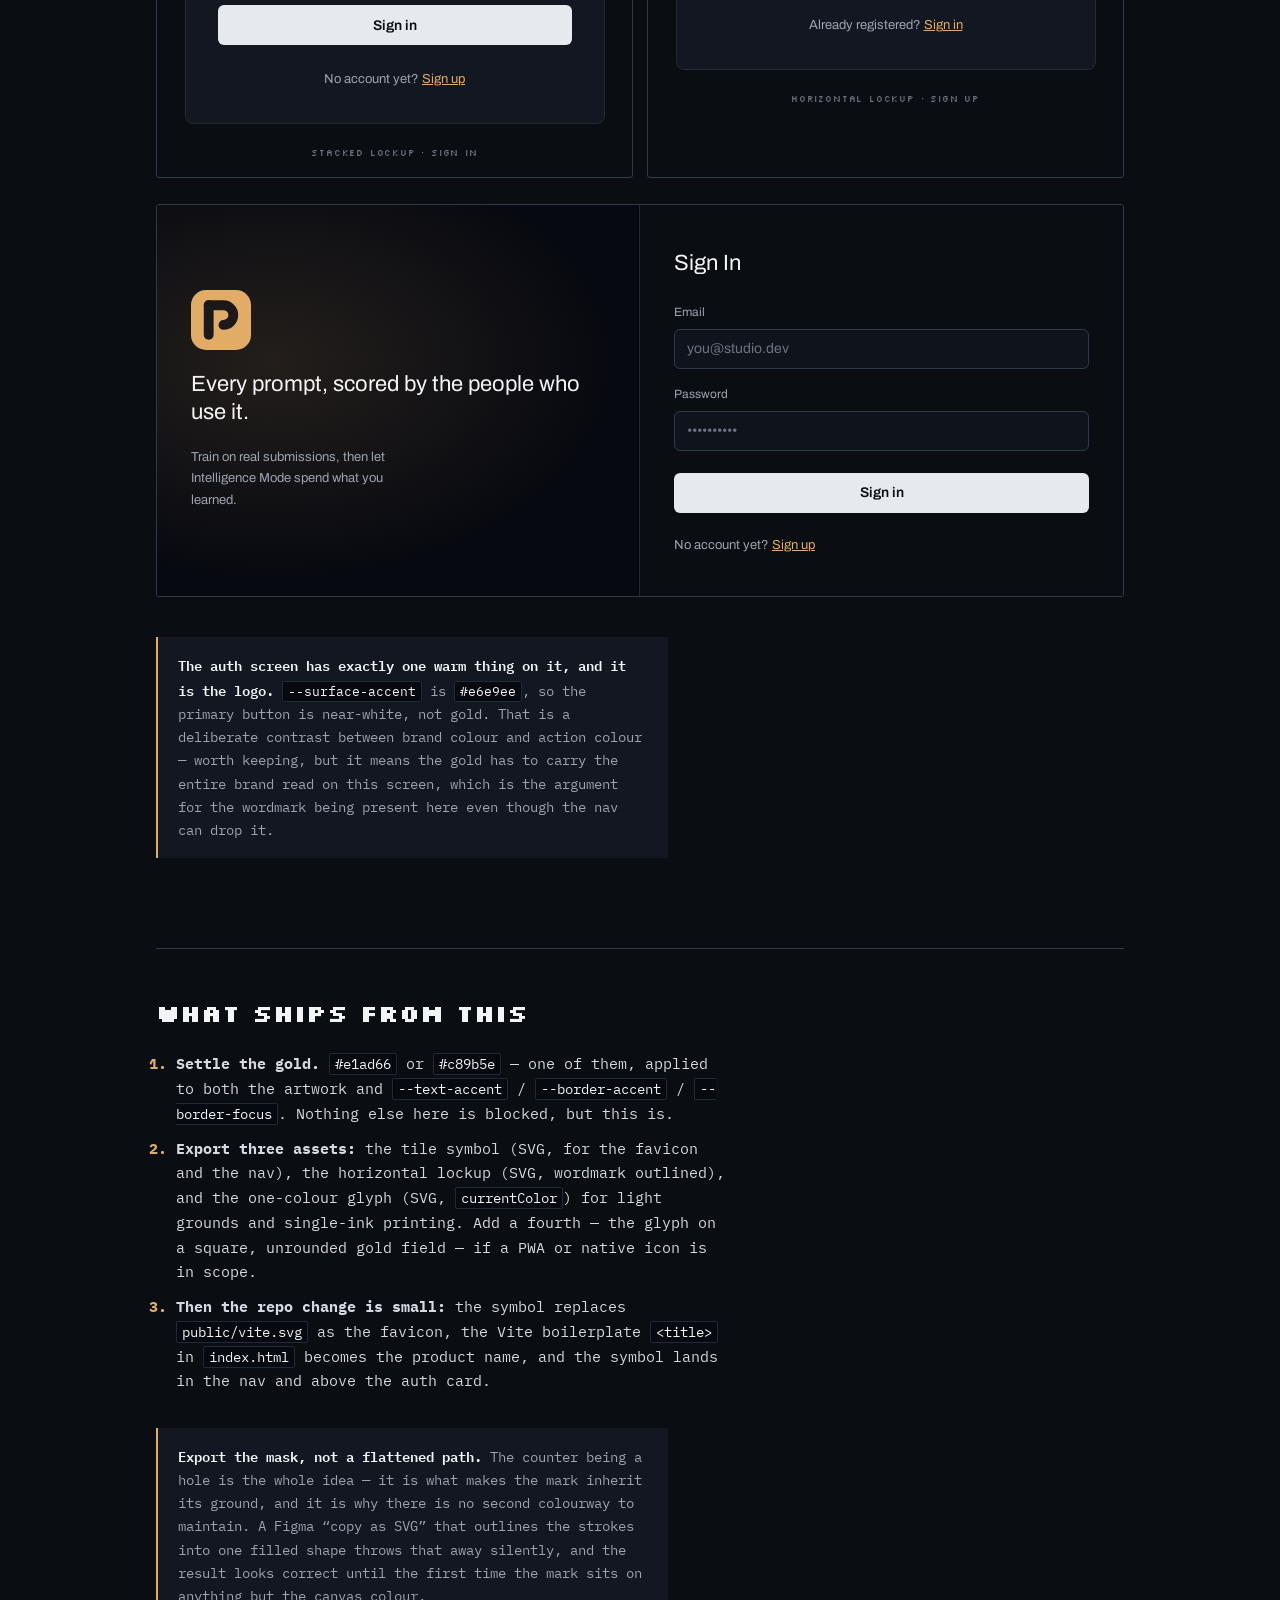
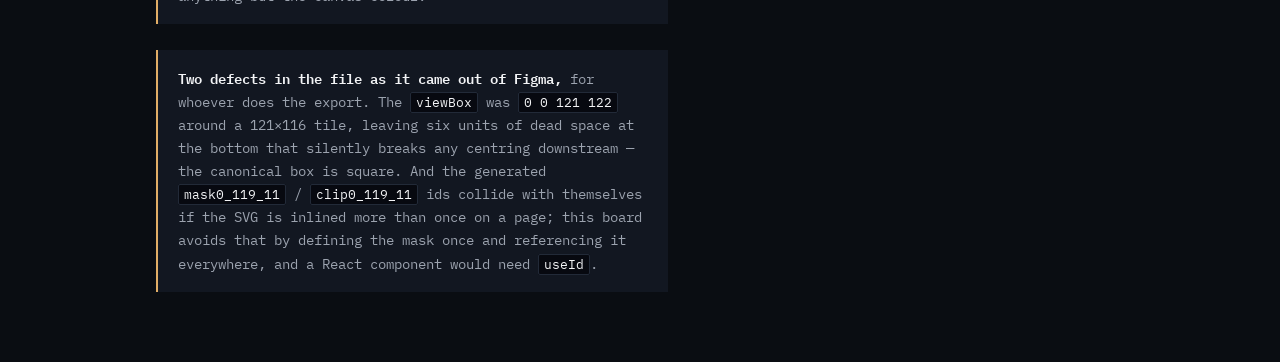
==== commit 6969a6d2: "Revert "Show real rasterisation at small sizes" This reverts commit fe7a02a9168ee919cfddd5487bcf9b25" ====
--- a/index.html
+++ b/index.html
@@ -191,22 +191,15 @@
 				</div>
 			</div>
 
-			<div class="raster-row">
-				<figure class="raster">
-					<canvas class="raster-canvas" data-size="16" width="144" height="144" role="img" aria-label="The mark rasterised at 16 pixels, then magnified nine times"></canvas>
-					<figcaption><b>16px</b> source, shown 9&times;<span class="raster-ratio">smear <span data-ratio>&mdash;</span></span></figcaption>
-				</figure>
-				<figure class="raster">
-					<canvas class="raster-canvas" data-size="24" width="144" height="144" role="img" aria-label="The mark rasterised at 24 pixels, then magnified six times"></canvas>
-					<figcaption><b>24px</b> source, shown 6&times;<span class="raster-ratio">smear <span data-ratio>&mdash;</span></span></figcaption>
-				</figure>
-				<figure class="raster">
-					<canvas class="raster-canvas" data-size="32" width="144" height="144" role="img" aria-label="The mark rasterised at 32 pixels, then magnified four and a half times"></canvas>
-					<figcaption><b>32px</b> source, shown 4.5&times;<span class="raster-ratio">smear <span data-ratio>&mdash;</span></span></figcaption>
-				</figure>
-			</div>
-
-			<p class="raster-note">Three boxes the same size, three source resolutions &mdash; this is what the browser actually has to work with. Each is the real mark rendered into a bitmap of that many pixels, then blown up; it is not the vector redrawn larger. <b>Smear</b> is the count of half-covered pixels against the count of cleanly cut ones, measured live on this page. At 16 it sits around <b>1.0</b>: as much of the letter is mush as is a clean edge. By 32 it has fallen to well under half that, and the P is crisp. Exact values vary a little with the browser&rsquo;s antialiasing, which is why they are measured here rather than quoted.</p>
+			<div class="zoom-row">
+				<div class="zoom">
+					<svg class="mark z16" viewBox="0 0 120 120" aria-hidden="true"><rect width="120" height="120" rx="30" fill="var(--tile)" mask="url(#p-knockout)"></rect></svg>
+					<span class="label">16px, magnified 6&times;</span>
+				</div>
+				<div class="zoom" style="justify-content: center">
+					<p style="margin: 0; max-width: 44ch; font-size: 13.5px; color: var(--ink-muted)">At a 16px render the counter is about <b style="color: var(--ink-strong)">2.6px</b> across and the stem-to-bowl gap about 2.6px. Both survive on a 2&times; display and both close up on a 1&times; one. <b style="color: var(--ink-strong)">Ship the favicon as SVG</b> &mdash; browsers rasterise it at 32px for the tab and 48px for bookmarks, which clears the floor. Do not generate a 16&times;16 ICO from this file without redrawing the counter.</p>
+				</div>
+			</div>
 		</div>
 	</section>
 
@@ -493,54 +486,3 @@
 
 </body>
 </html>
-
-<script>
-	(() => {
-		const MARK = `<svg xmlns="http://www.w3.org/2000/svg" viewBox="0 0 120 120" width="120" height="120">
-	<mask id="m" maskUnits="userSpaceOnUse" x="0" y="0" width="120" height="120">
-		<rect width="120" height="120" fill="#fff"/>
-		<g transform="translate(10.8,10.8) scale(0.82) translate(6,0)" fill="none" stroke="#000" stroke-width="24" stroke-linecap="round" stroke-linejoin="round">
-			<path d="M24 24 V96"/>
-			<path d="M24 24 H60 A24 24 0 0 1 60 72"/>
-		</g>
-	</mask>
-	<rect width="120" height="120" rx="30" fill="#e1ad66" mask="url(#m)"/>
-</svg>`;
-
-		const HOLE = 40;
-		const SOLID = 215;
-
-		const render = (image) => {
-			for (const canvas of document.querySelectorAll(".raster-canvas")) {
-				const size = Number(canvas.dataset.size);
-
-				const source = document.createElement("canvas");
-				source.width = source.height = size;
-				const sourceContext = source.getContext("2d", { willReadFrequently: true });
-				sourceContext.drawImage(image, 0, 0, size, size);
-
-				const { data } = sourceContext.getImageData(0, 0, size, size);
-				let hole = 0;
-				let partial = 0;
-				for (let index = 3; index < data.length; index += 4) {
-					const alpha = data[index];
-					if (alpha < HOLE) hole += 1;
-					else if (alpha <= SOLID) partial += 1;
-				}
-
-				const context = canvas.getContext("2d");
-				context.imageSmoothingEnabled = false;
-				context.clearRect(0, 0, canvas.width, canvas.height);
-				context.drawImage(source, 0, 0, canvas.width, canvas.height);
-
-				const readout = canvas.closest(".raster").querySelector("[data-ratio]");
-				if (readout) readout.textContent = hole ? (partial / hole).toFixed(2) : "n/a";
-			}
-		};
-
-		const image = new Image();
-		image.addEventListener("load", () => render(image));
-		image.src = "data:image/svg+xml;charset=utf-8," + encodeURIComponent(MARK);
-	})();
-</script>
-
--- a/css/main.css
+++ b/css/main.css
@@ -324,62 +324,27 @@
 
 	.size-cell.marginal .label { color: var(--fg-warning, #fbbf24); }
 
-	.raster-row {
+	.zoom-row {
 		display: flex;
 		flex-wrap: wrap;
 		gap: 14px;
-		padding: 0 30px 8px;
-	}
-
-	.raster {
-		margin: 0;
+		padding: 0 30px 30px;
+	}
+
+	.zoom {
 		border: 1px solid var(--rule-subtle);
 		border-radius: 3px;
 		background: var(--inset);
-		padding: 16px 18px 12px;
-		display: flex;
-		flex-direction: column;
-		align-items: center;
-		gap: 12px;
-	}
-
-	.raster-canvas {
-		display: block;
-		width: 144px;
-		height: 144px;
-		image-rendering: pixelated;
-	}
-
-	.raster figcaption {
-		display: flex;
-		flex-direction: column;
-		align-items: center;
-		gap: 4px;
-		font-size: 11.5px;
-		letter-spacing: 0.03em;
-		color: var(--ink-faint);
-	}
-
-	.raster figcaption b { color: var(--ink-body); font-weight: 600; }
-
-	.raster-ratio {
-		font-variant-numeric: tabular-nums;
-		color: var(--ink-faint);
-	}
-
-	.raster-ratio [data-ratio] { color: var(--brand-gold); font-weight: 600; }
-
-	.raster-note {
-		margin: 0;
-		padding: 0 30px 30px;
-		max-width: 76ch;
-		font-size: 13.5px;
-		line-height: 1.6;
-		color: var(--ink-muted);
-	}
-
-	.raster-note b { color: var(--ink-strong); font-weight: 600; }
-
+		padding: 16px 18px 10px;
+		display: flex;
+		flex-direction: column;
+		align-items: center;
+		gap: 10px;
+	}
+
+	.zoom .mark { image-rendering: pixelated; }
+
+	.z16 { width: 96px; }
 
 	/* ────────────────────────── 04 colour ─────────────────────────── */
 
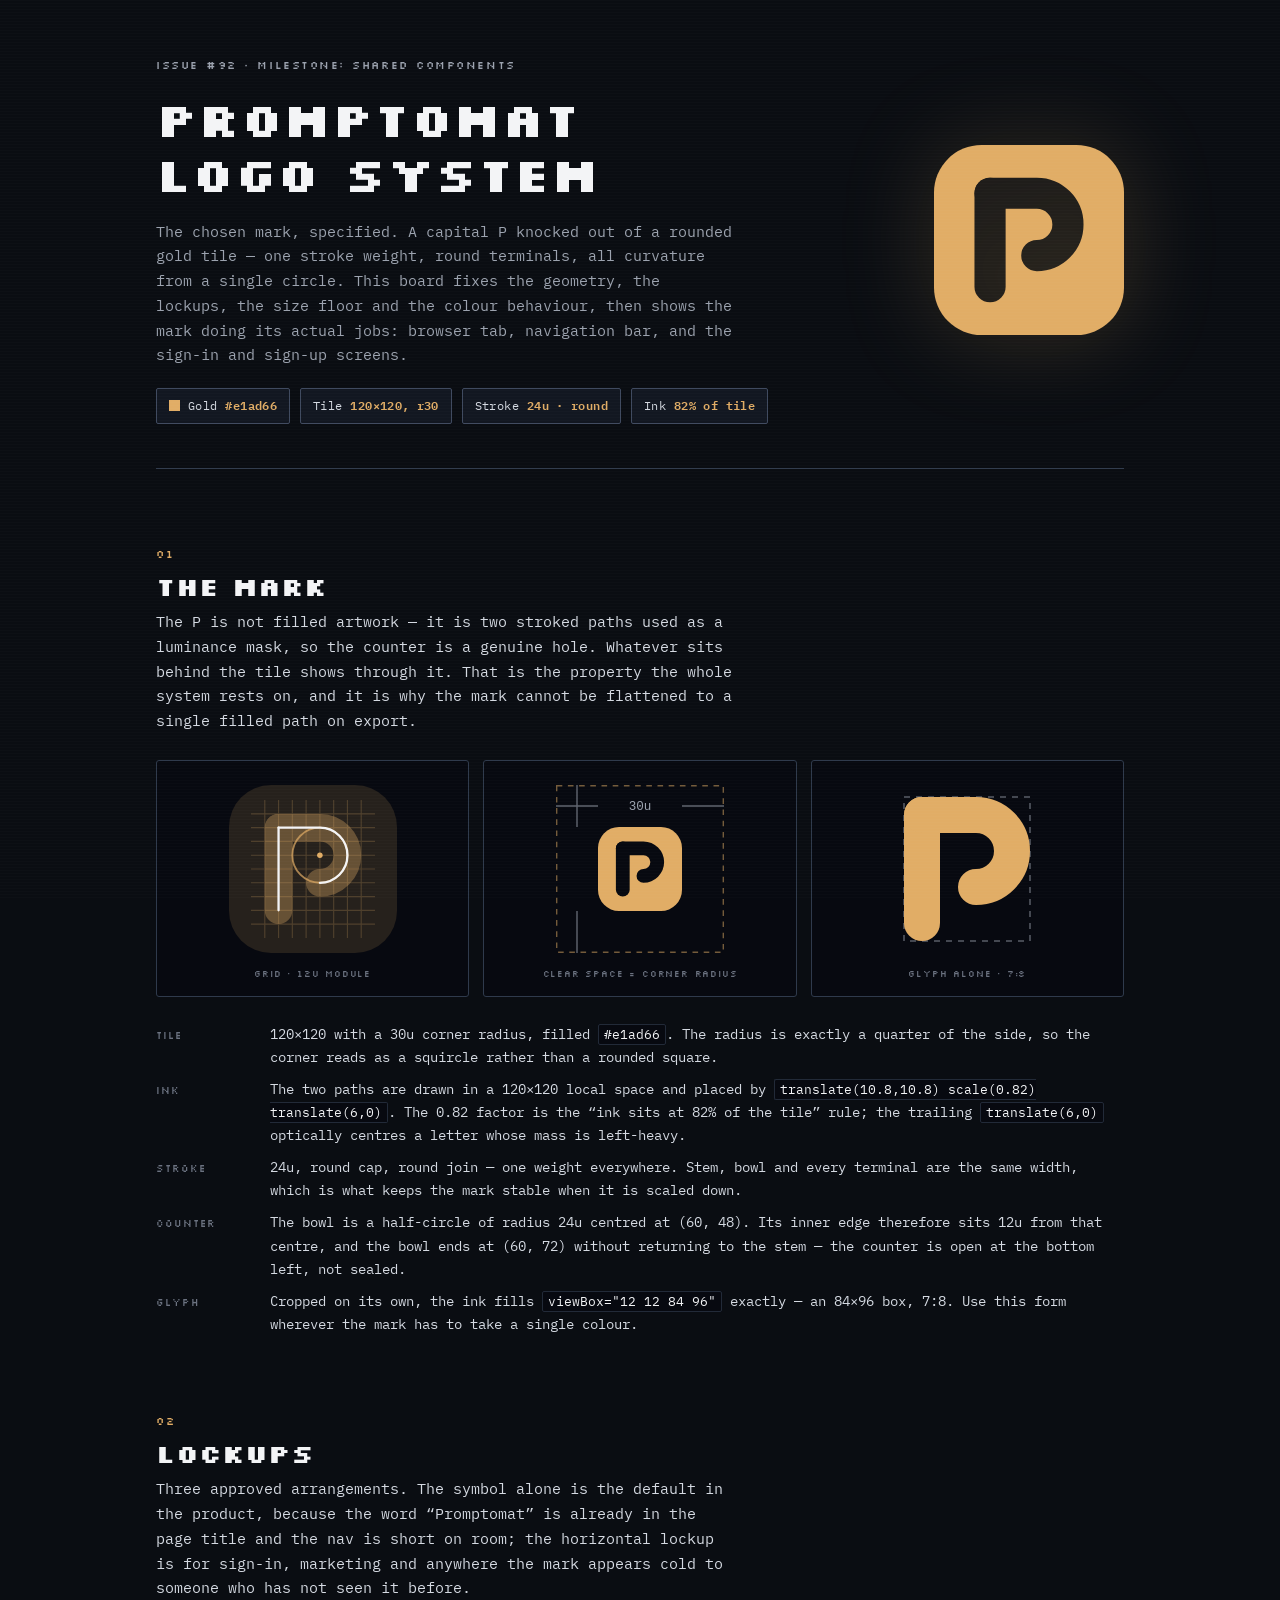
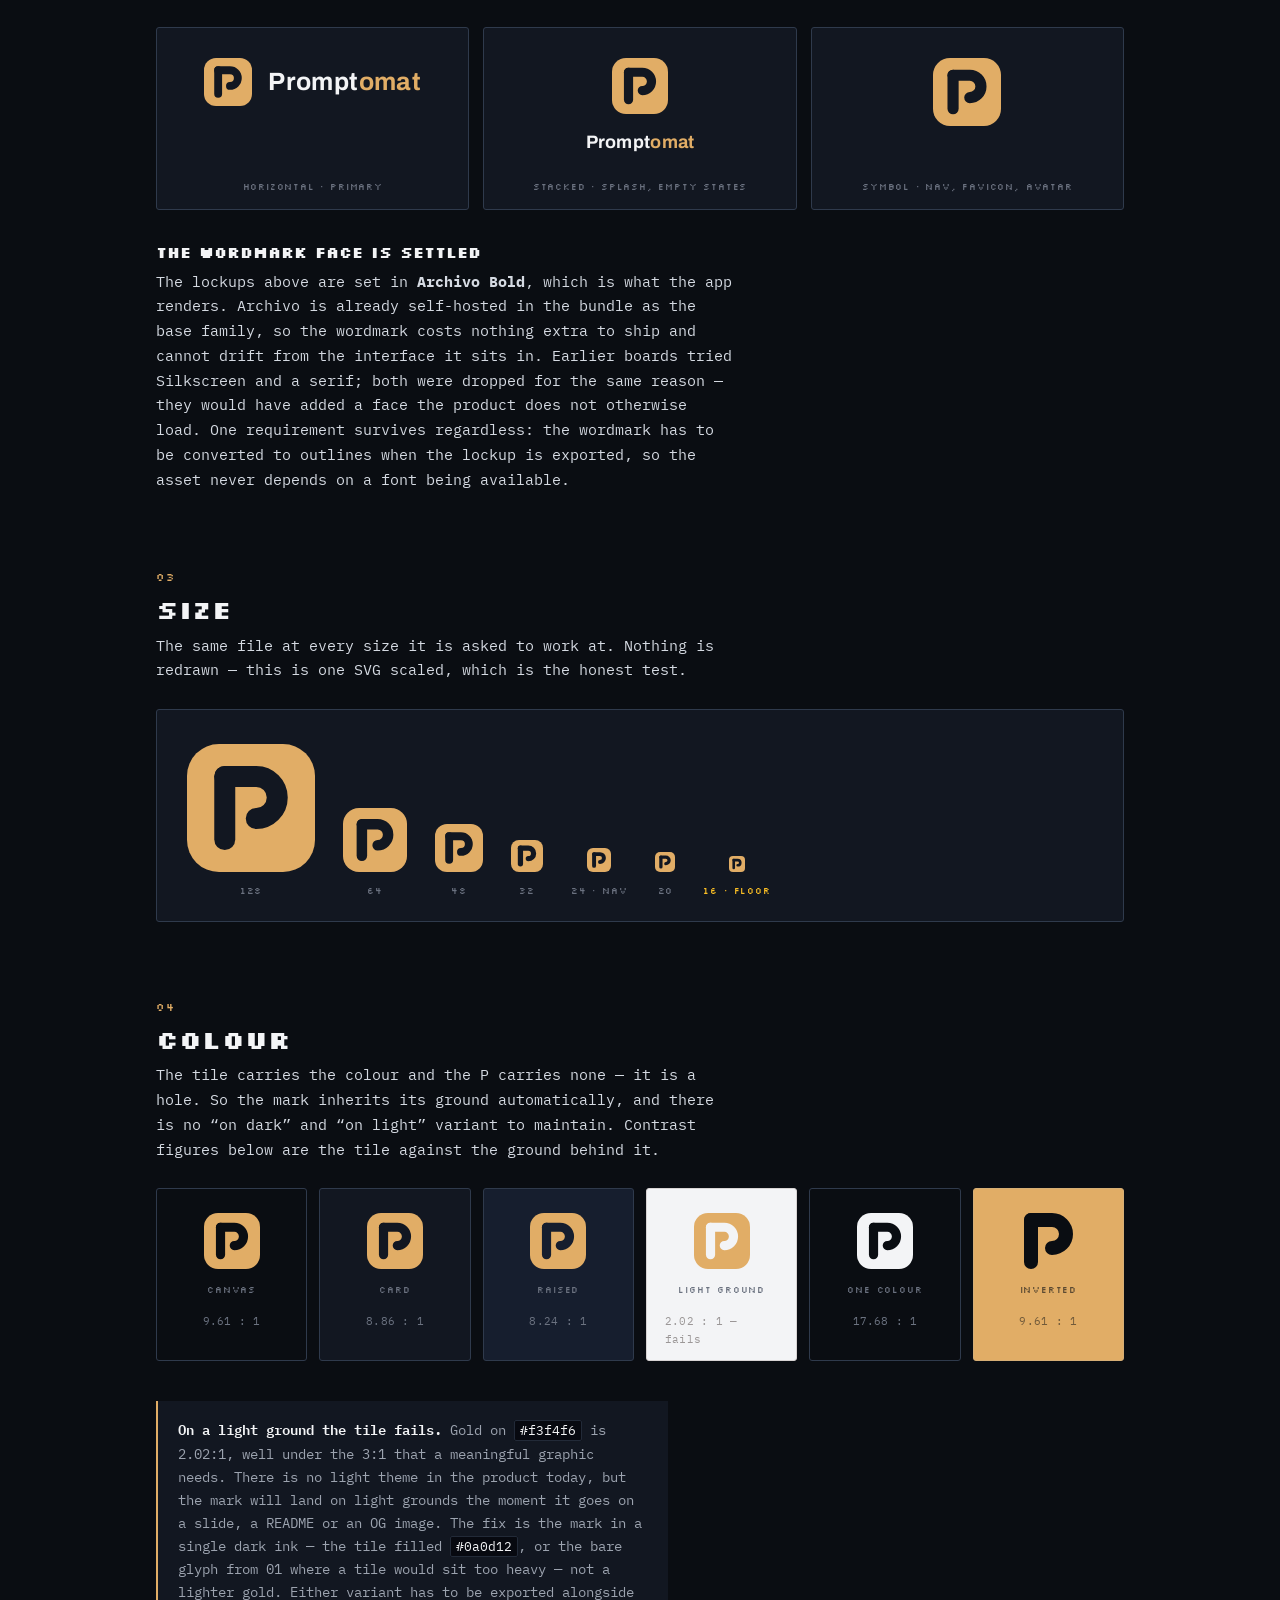
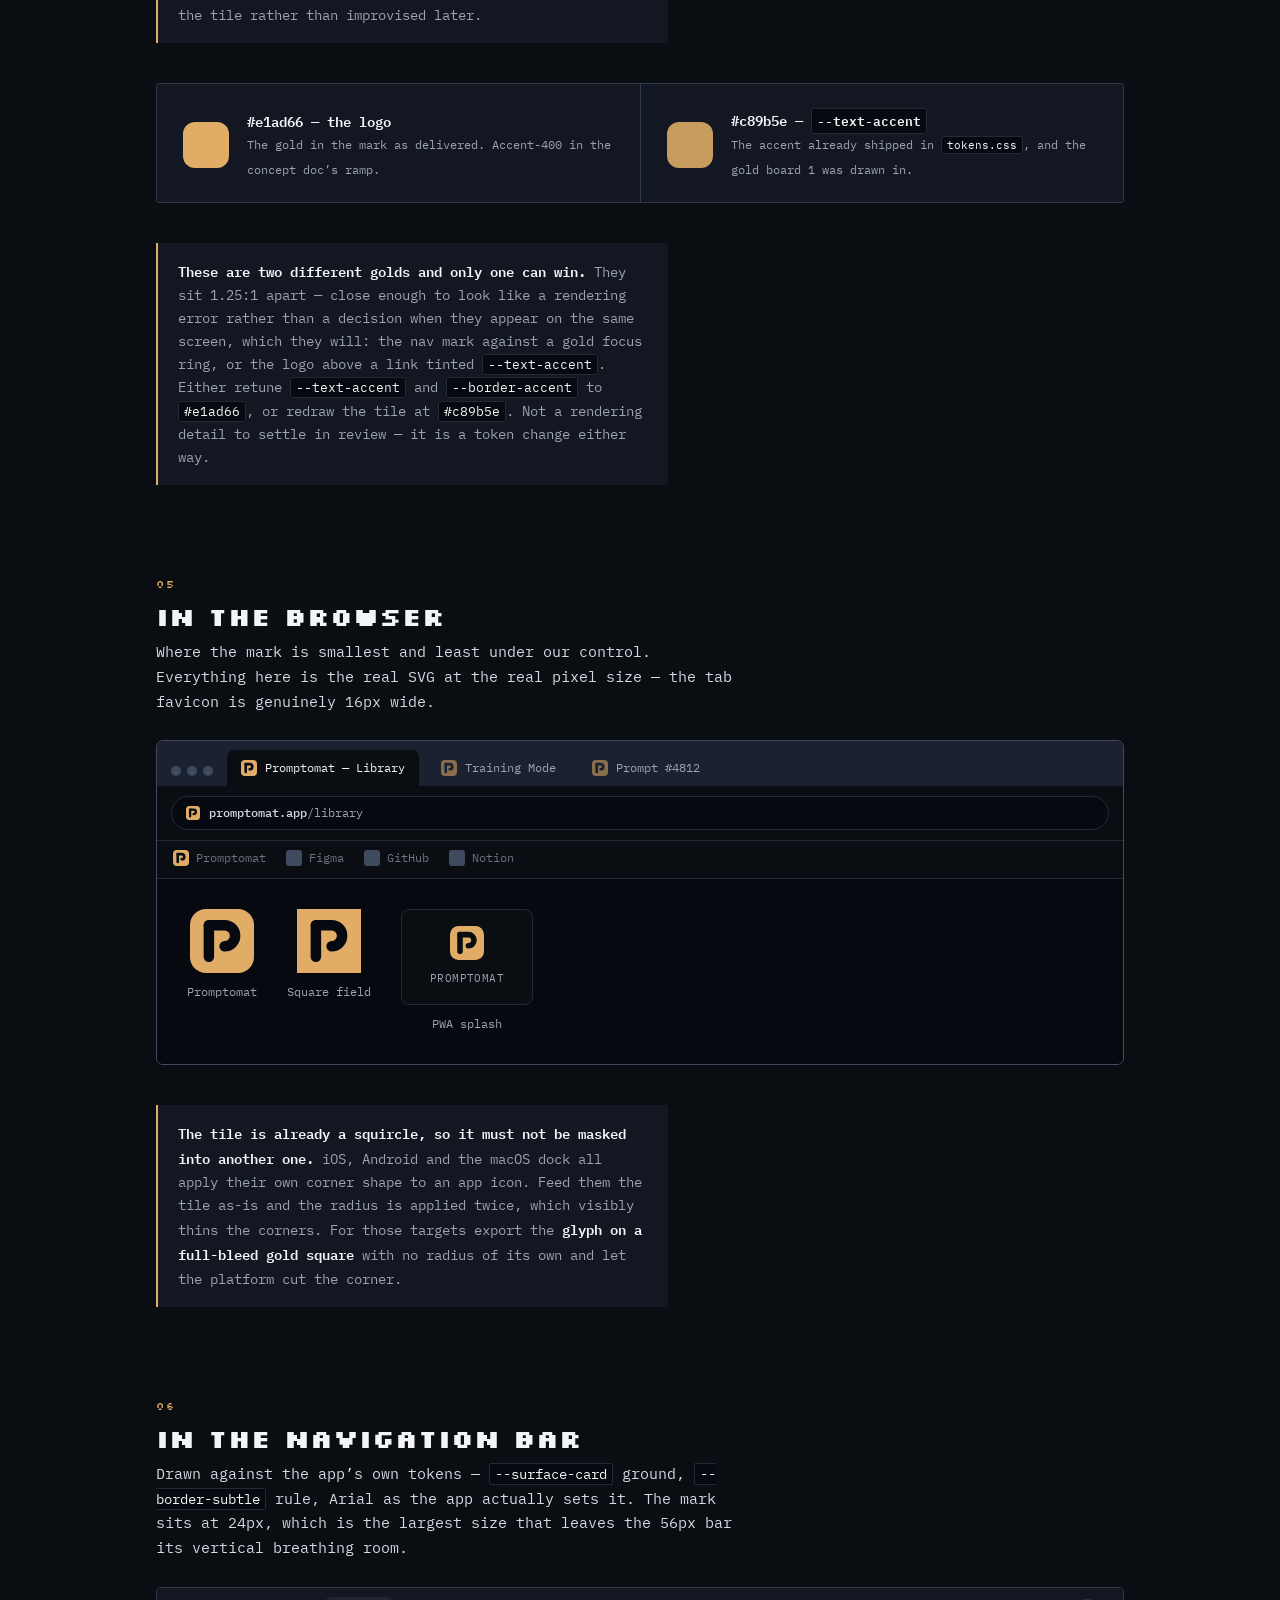
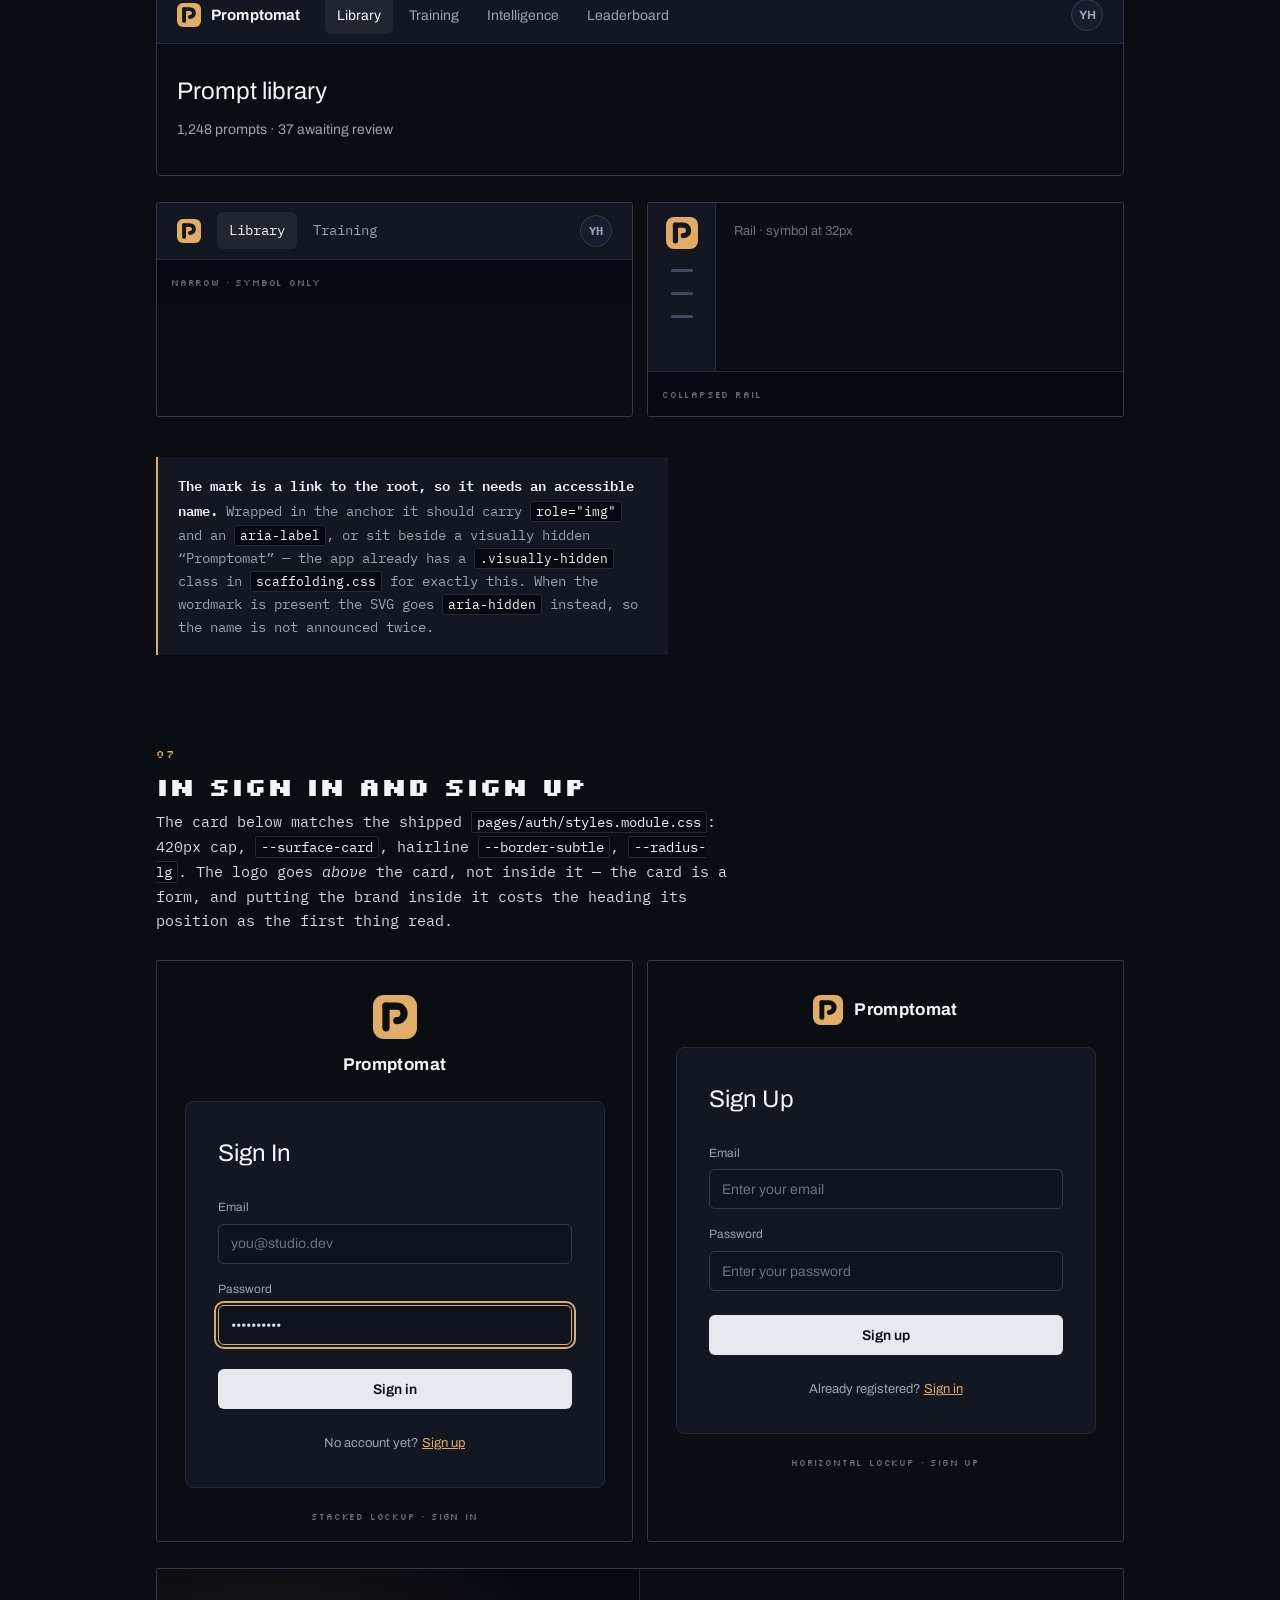
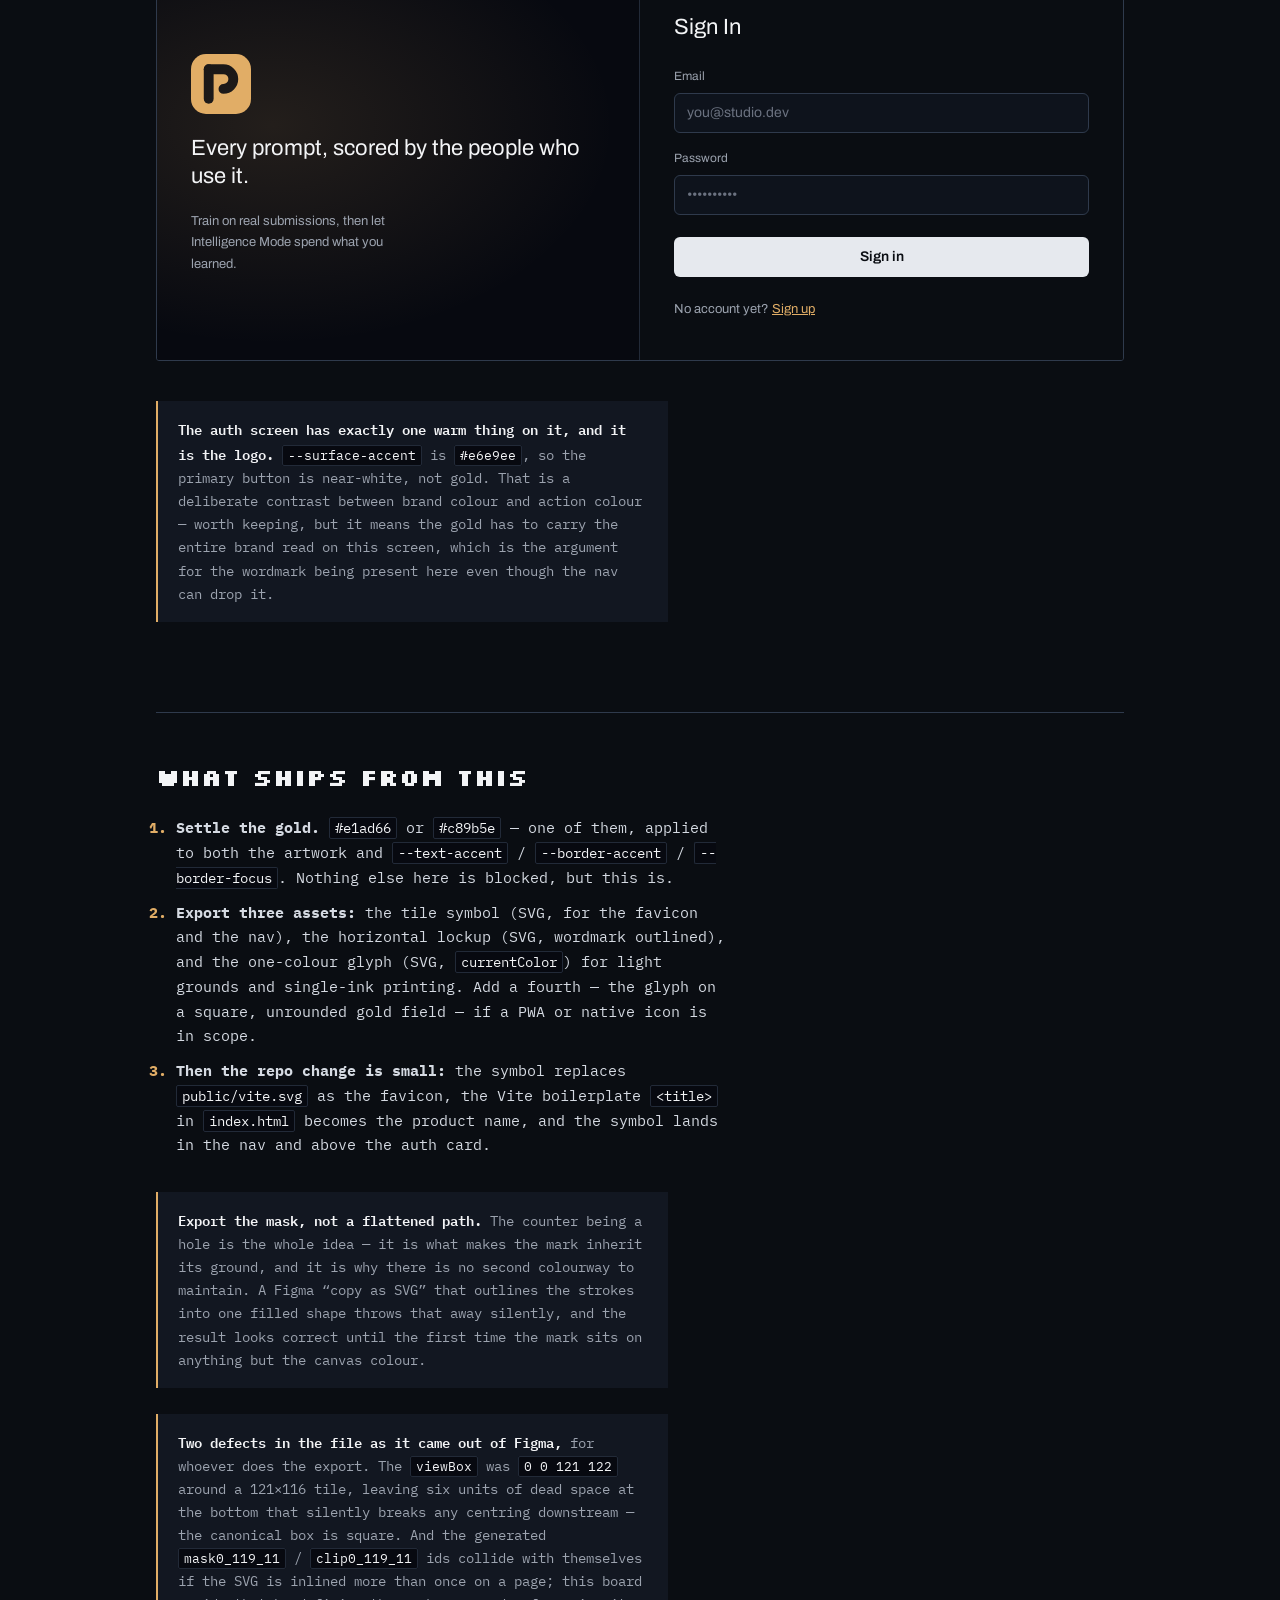
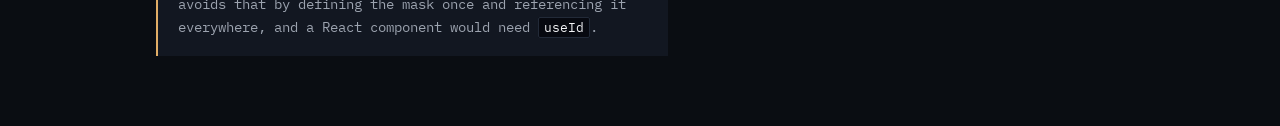
==== commit 8b8f66d0: "Remove the misleading 16px zoom panel The panel displayed an SVG at 96px with image-rendering set to" ====
--- a/index.html
+++ b/index.html
@@ -190,16 +190,6 @@
 					<span class="label">16 &middot; floor</span>
 				</div>
 			</div>
-
-			<div class="zoom-row">
-				<div class="zoom">
-					<svg class="mark z16" viewBox="0 0 120 120" aria-hidden="true"><rect width="120" height="120" rx="30" fill="var(--tile)" mask="url(#p-knockout)"></rect></svg>
-					<span class="label">16px, magnified 6&times;</span>
-				</div>
-				<div class="zoom" style="justify-content: center">
-					<p style="margin: 0; max-width: 44ch; font-size: 13.5px; color: var(--ink-muted)">At a 16px render the counter is about <b style="color: var(--ink-strong)">2.6px</b> across and the stem-to-bowl gap about 2.6px. Both survive on a 2&times; display and both close up on a 1&times; one. <b style="color: var(--ink-strong)">Ship the favicon as SVG</b> &mdash; browsers rasterise it at 32px for the tab and 48px for bookmarks, which clears the floor. Do not generate a 16&times;16 ICO from this file without redrawing the counter.</p>
-				</div>
-			</div>
 		</div>
 	</section>
 
--- a/css/main.css
+++ b/css/main.css
@@ -324,27 +324,6 @@
 
 	.size-cell.marginal .label { color: var(--fg-warning, #fbbf24); }
 
-	.zoom-row {
-		display: flex;
-		flex-wrap: wrap;
-		gap: 14px;
-		padding: 0 30px 30px;
-	}
-
-	.zoom {
-		border: 1px solid var(--rule-subtle);
-		border-radius: 3px;
-		background: var(--inset);
-		padding: 16px 18px 10px;
-		display: flex;
-		flex-direction: column;
-		align-items: center;
-		gap: 10px;
-	}
-
-	.zoom .mark { image-rendering: pixelated; }
-
-	.z16 { width: 96px; }
 
 	/* ────────────────────────── 04 colour ─────────────────────────── */
 
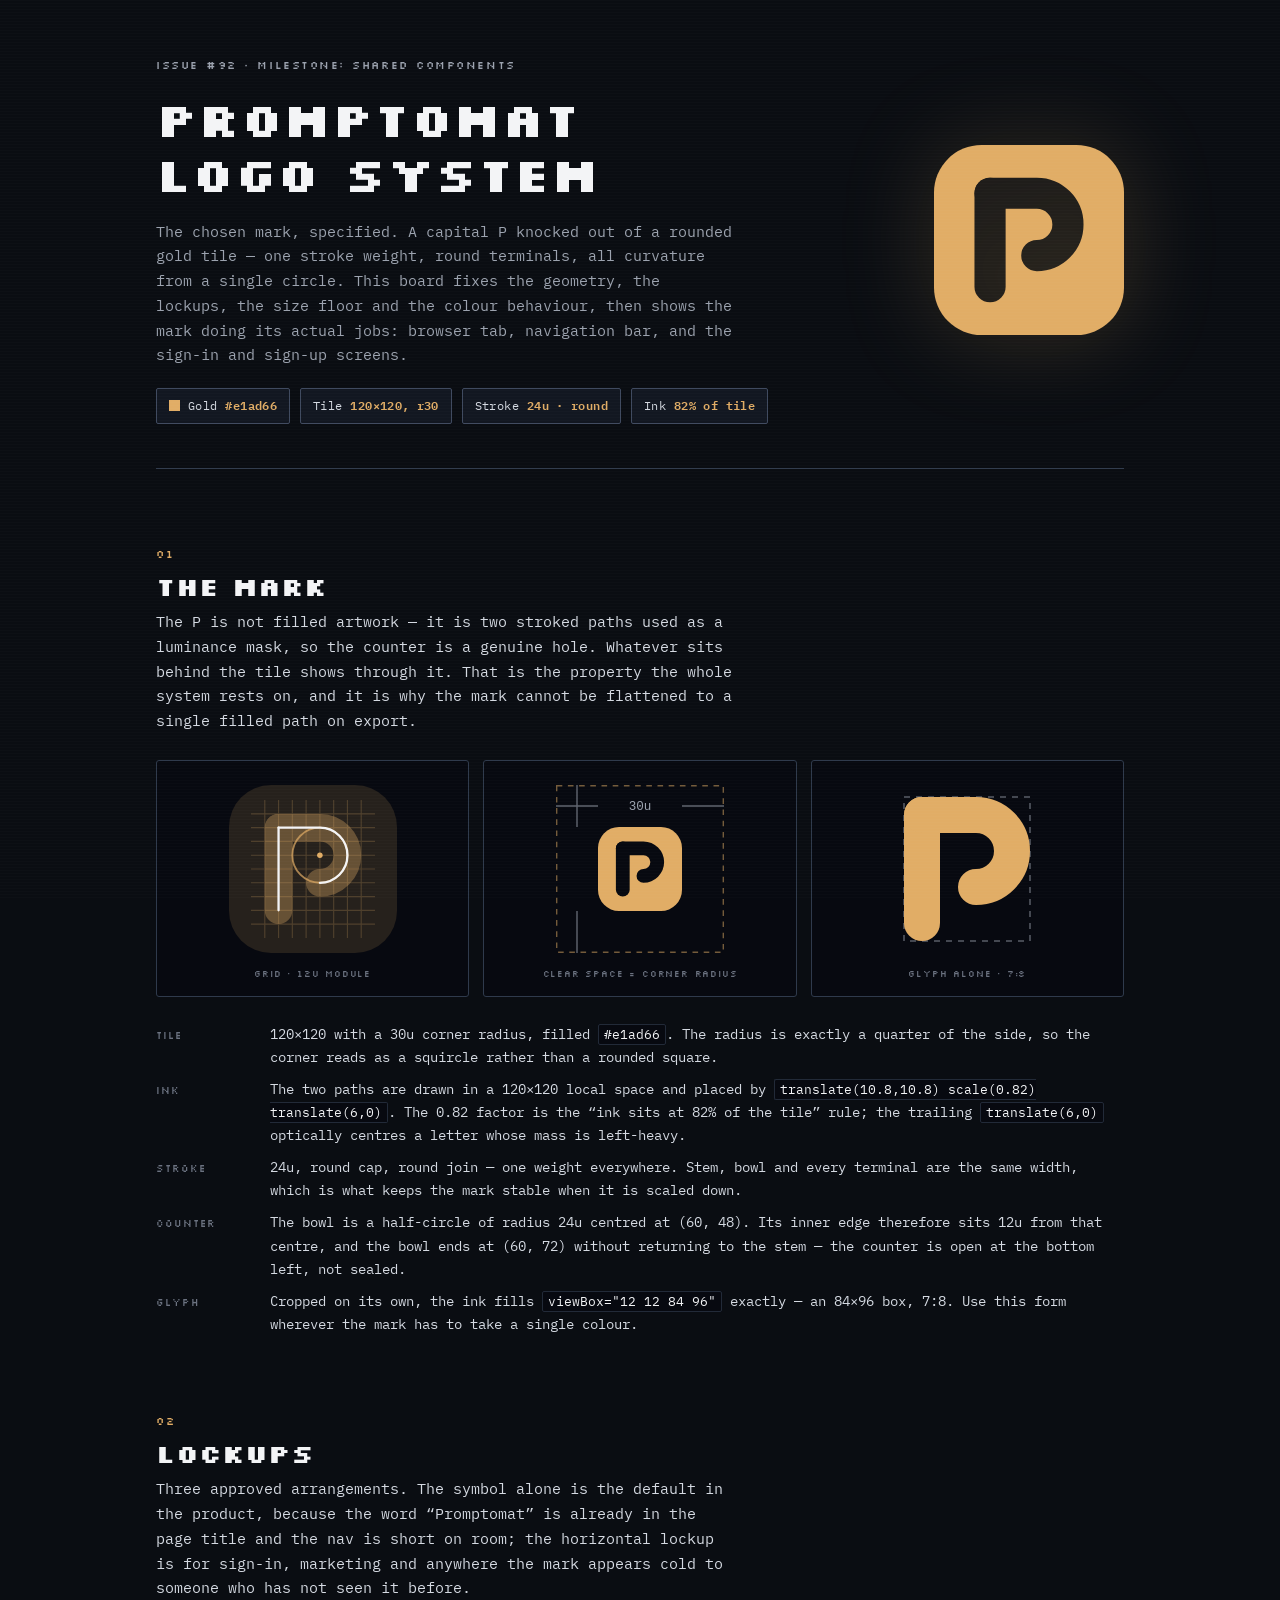
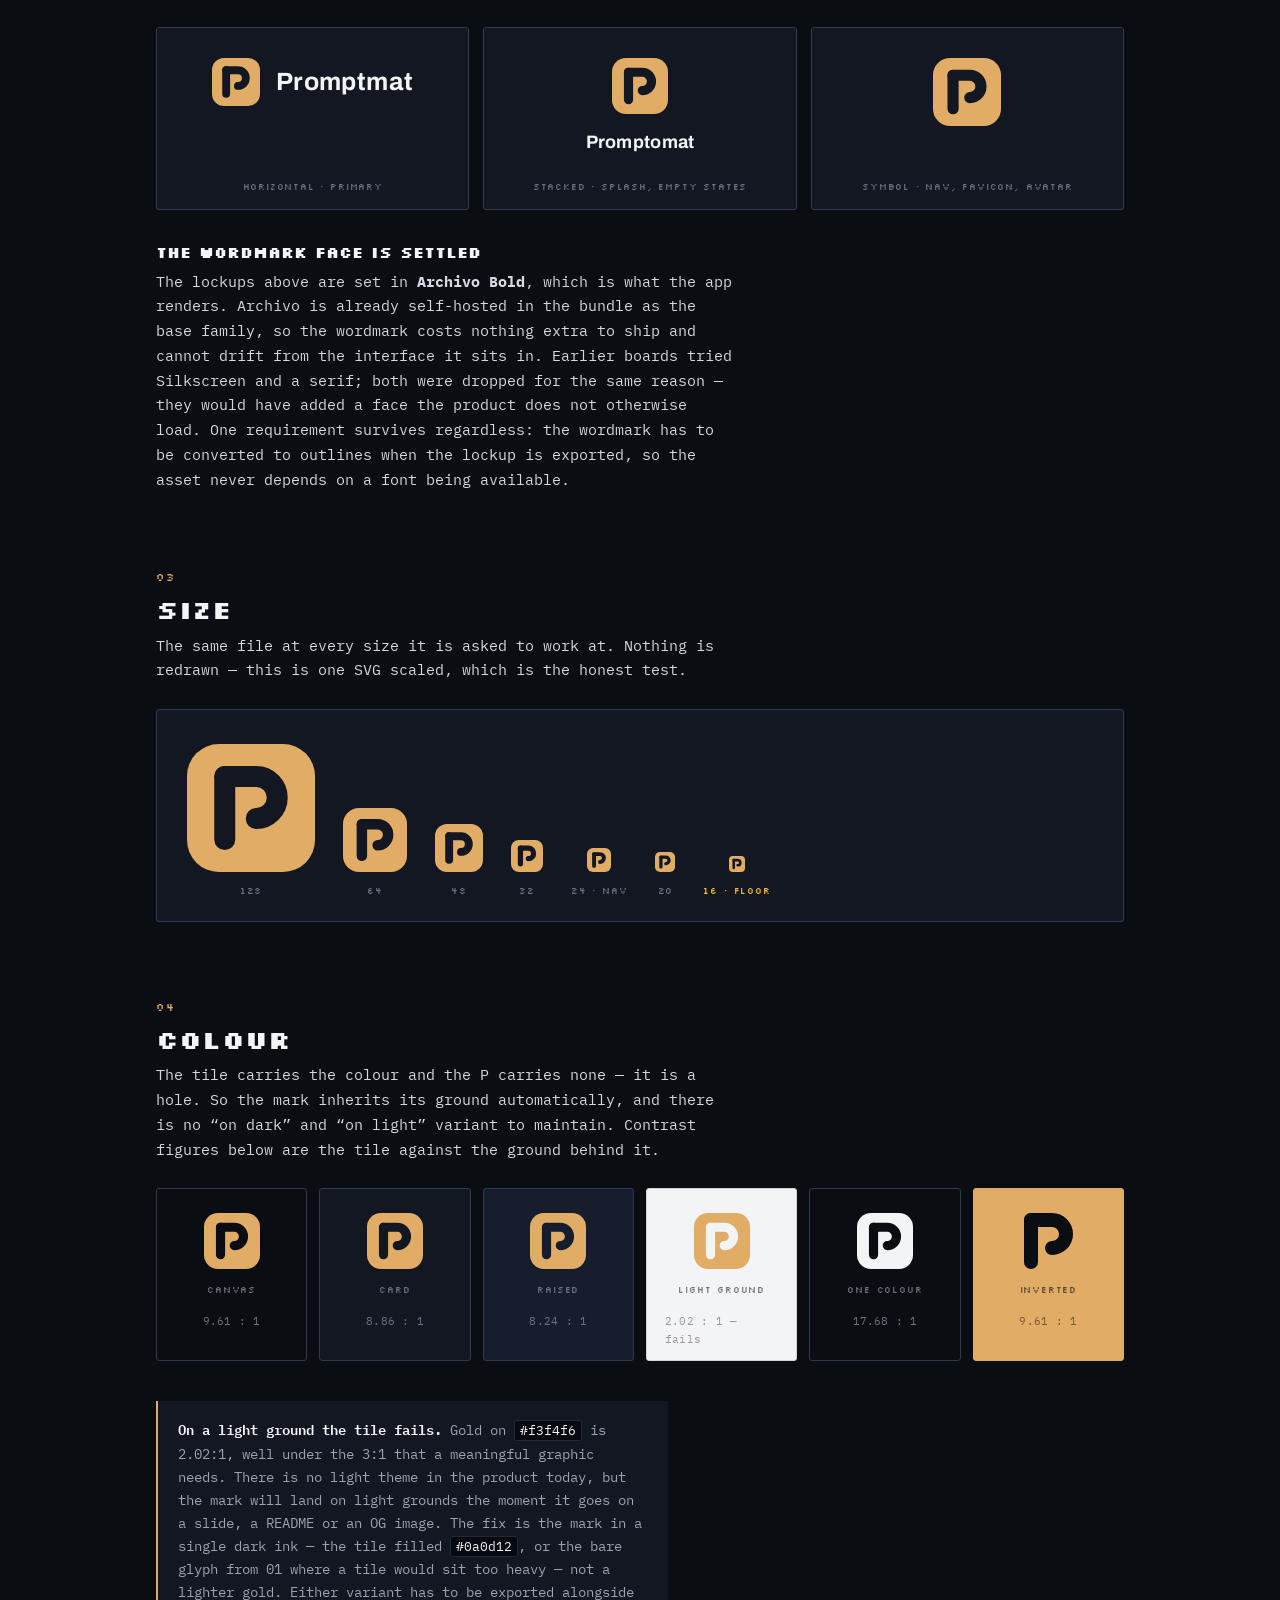
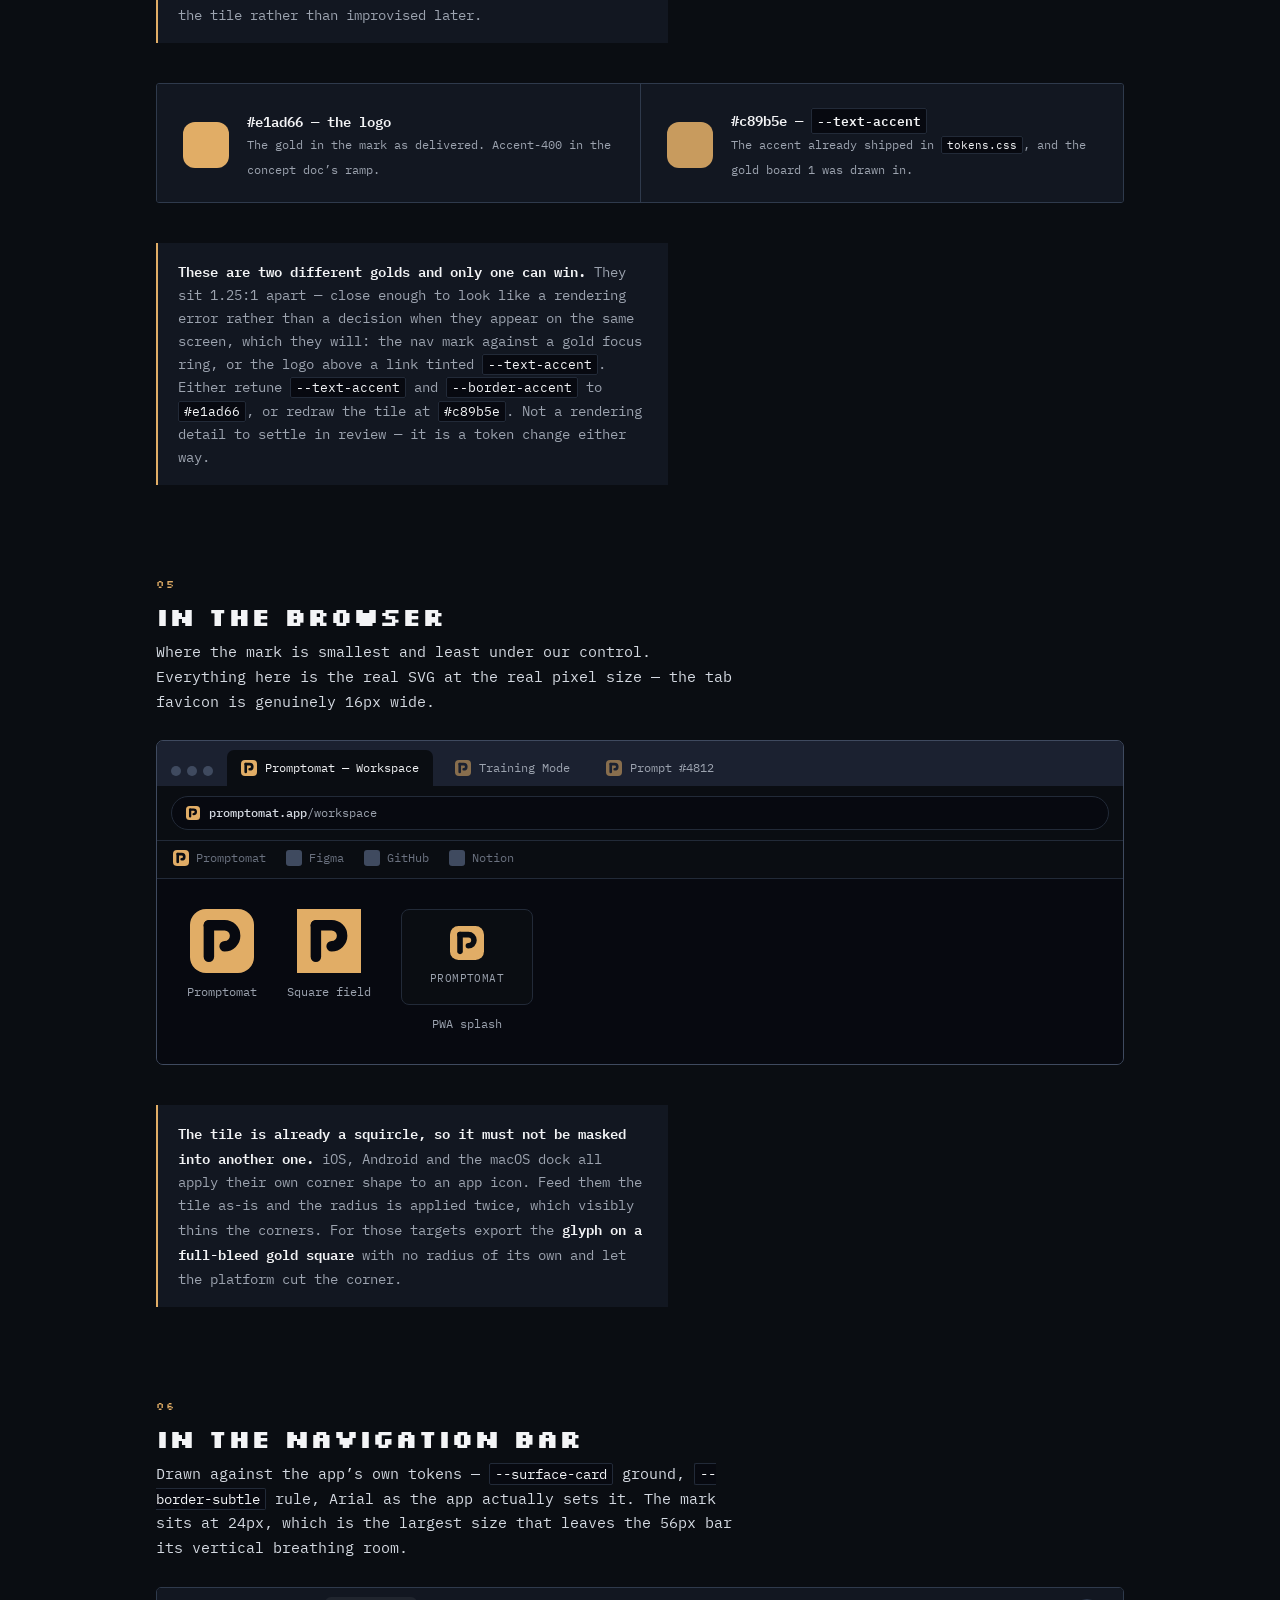
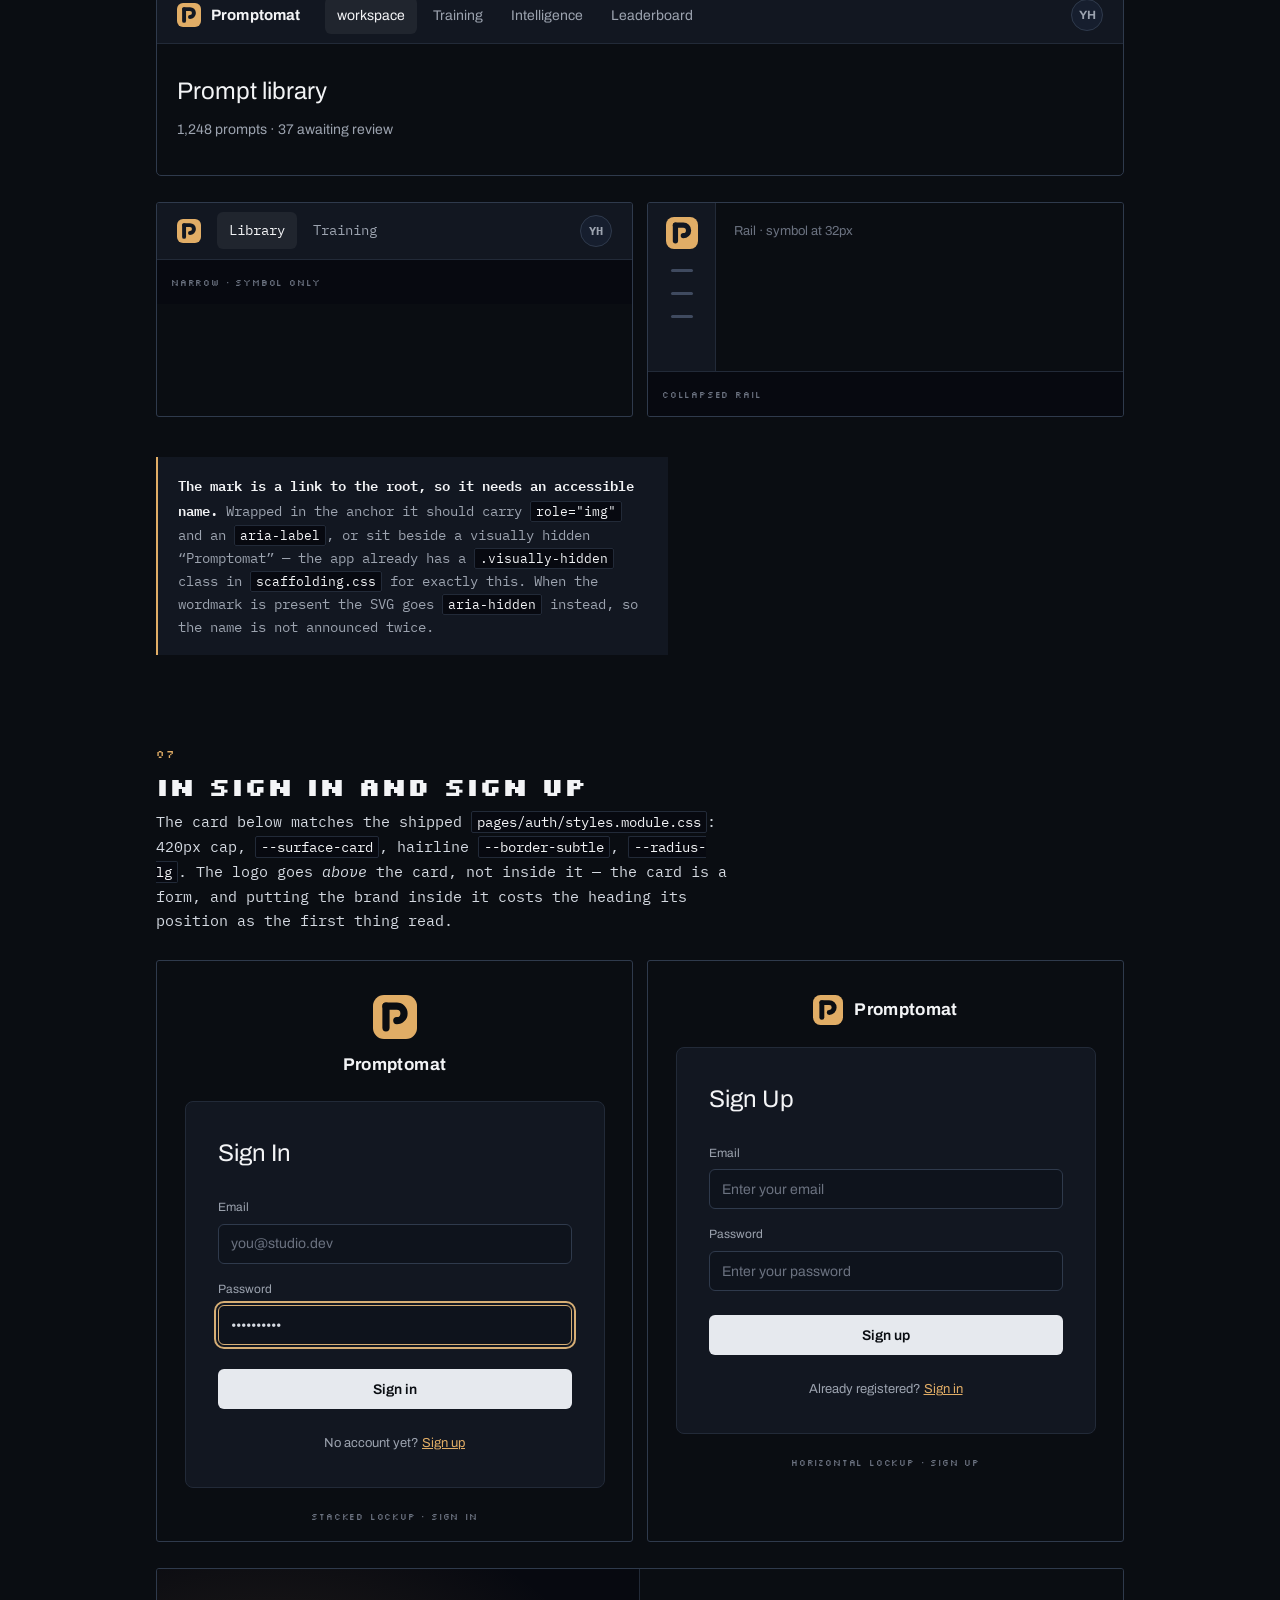
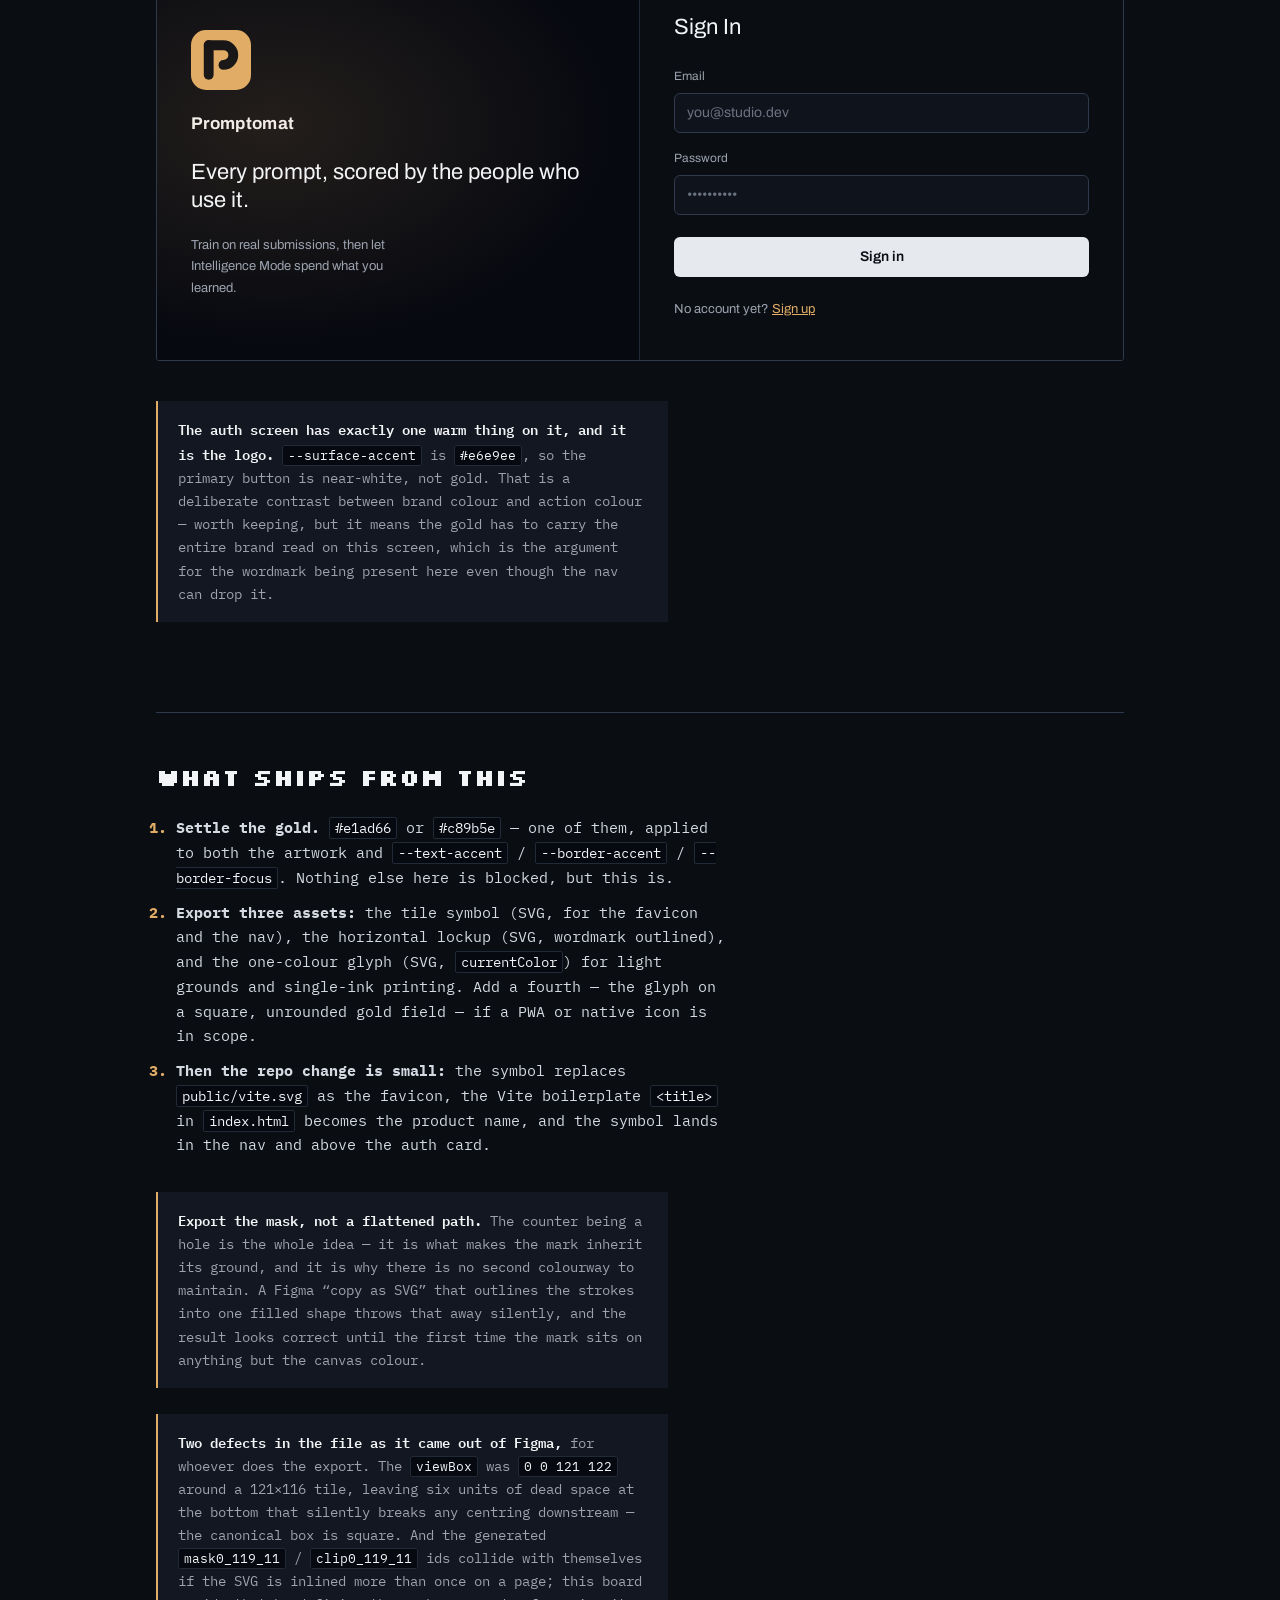
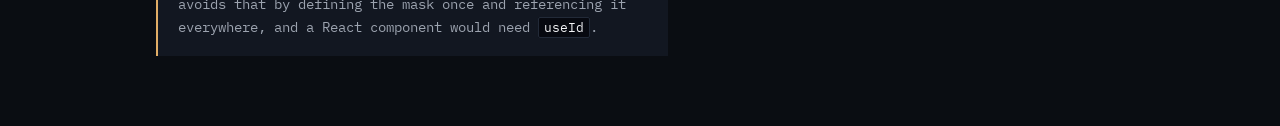
==== commit 6971e752: "feat: updating document" ====
--- a/index.html
+++ b/index.html
@@ -125,7 +125,7 @@
 			<div class="lockup-cell">
 				<div class="lockup-h">
 					<svg class="mark" viewBox="0 0 120 120" aria-hidden="true"><rect width="120" height="120" rx="30" fill="var(--tile)" mask="url(#p-knockout)"></rect></svg>
-					<span class="wordmark">Prompt<span>omat</span></span>
+					<span class="wordmark">Promptmat</span>
 				</div>
 				<span class="label">Horizontal &middot; primary</span>
 			</div>
@@ -133,7 +133,7 @@
 			<div class="lockup-cell">
 				<div class="lockup-v">
 					<svg class="mark" viewBox="0 0 120 120" aria-hidden="true"><rect width="120" height="120" rx="30" fill="var(--tile)" mask="url(#p-knockout)"></rect></svg>
-					<span class="wordmark wordmark-sm">Prompt<span>omat</span></span>
+					<span class="wordmark wordmark-sm">Promptomat</span>
 				</div>
 				<span class="label">Stacked &middot; splash, empty states</span>
 			</div>
@@ -271,7 +271,7 @@
 				<div class="traffic"><i></i><i></i><i></i></div>
 				<div class="tab tab-active">
 					<svg class="mark" viewBox="0 0 120 120" aria-hidden="true"><rect width="120" height="120" rx="30" fill="var(--tile)" mask="url(#p-knockout)"></rect></svg>
-					<span class="tab-title">Promptomat &mdash; Library</span>
+					<span class="tab-title">Promptomat &mdash; Workspace</span>
 				</div>
 				<div class="tab tab-dim">
 					<svg class="mark" viewBox="0 0 120 120" aria-hidden="true"><rect width="120" height="120" rx="30" fill="var(--tile)" mask="url(#p-knockout)"></rect></svg>
@@ -286,7 +286,7 @@
 			<div class="omnibox">
 				<div class="url">
 					<svg class="mark" viewBox="0 0 120 120" aria-hidden="true"><rect width="120" height="120" rx="30" fill="var(--tile)" mask="url(#p-knockout)"></rect></svg>
-					<span><b>promptomat.app</b>/library</span>
+					<span><b>promptomat.app</b>/workspace</span>
 				</div>
 			</div>
 
@@ -337,7 +337,7 @@
 					<span class="nav-name">Promptomat</span>
 				</div>
 				<div class="nav-links">
-					<span class="nav-link nav-link-active">Library</span>
+					<span class="nav-link nav-link-active">workspace</span>
 					<span class="nav-link">Training</span>
 					<span class="nav-link">Intelligence</span>
 					<span class="nav-link">Leaderboard</span>
@@ -441,6 +441,7 @@
 		<div class="split-stage">
 			<div class="split-brand">
 				<svg class="mark" viewBox="0 0 120 120" aria-hidden="true"><rect width="120" height="120" rx="30" fill="var(--tile)" mask="url(#p-knockout)"></rect></svg>
+				<span class="auth-brand-name">Promptomat</span>
 				<h5>Every prompt, scored by the people who use it.</h5>
 				<p>Train on real submissions, then let Intelligence Mode spend what you learned.</p>
 			</div>
